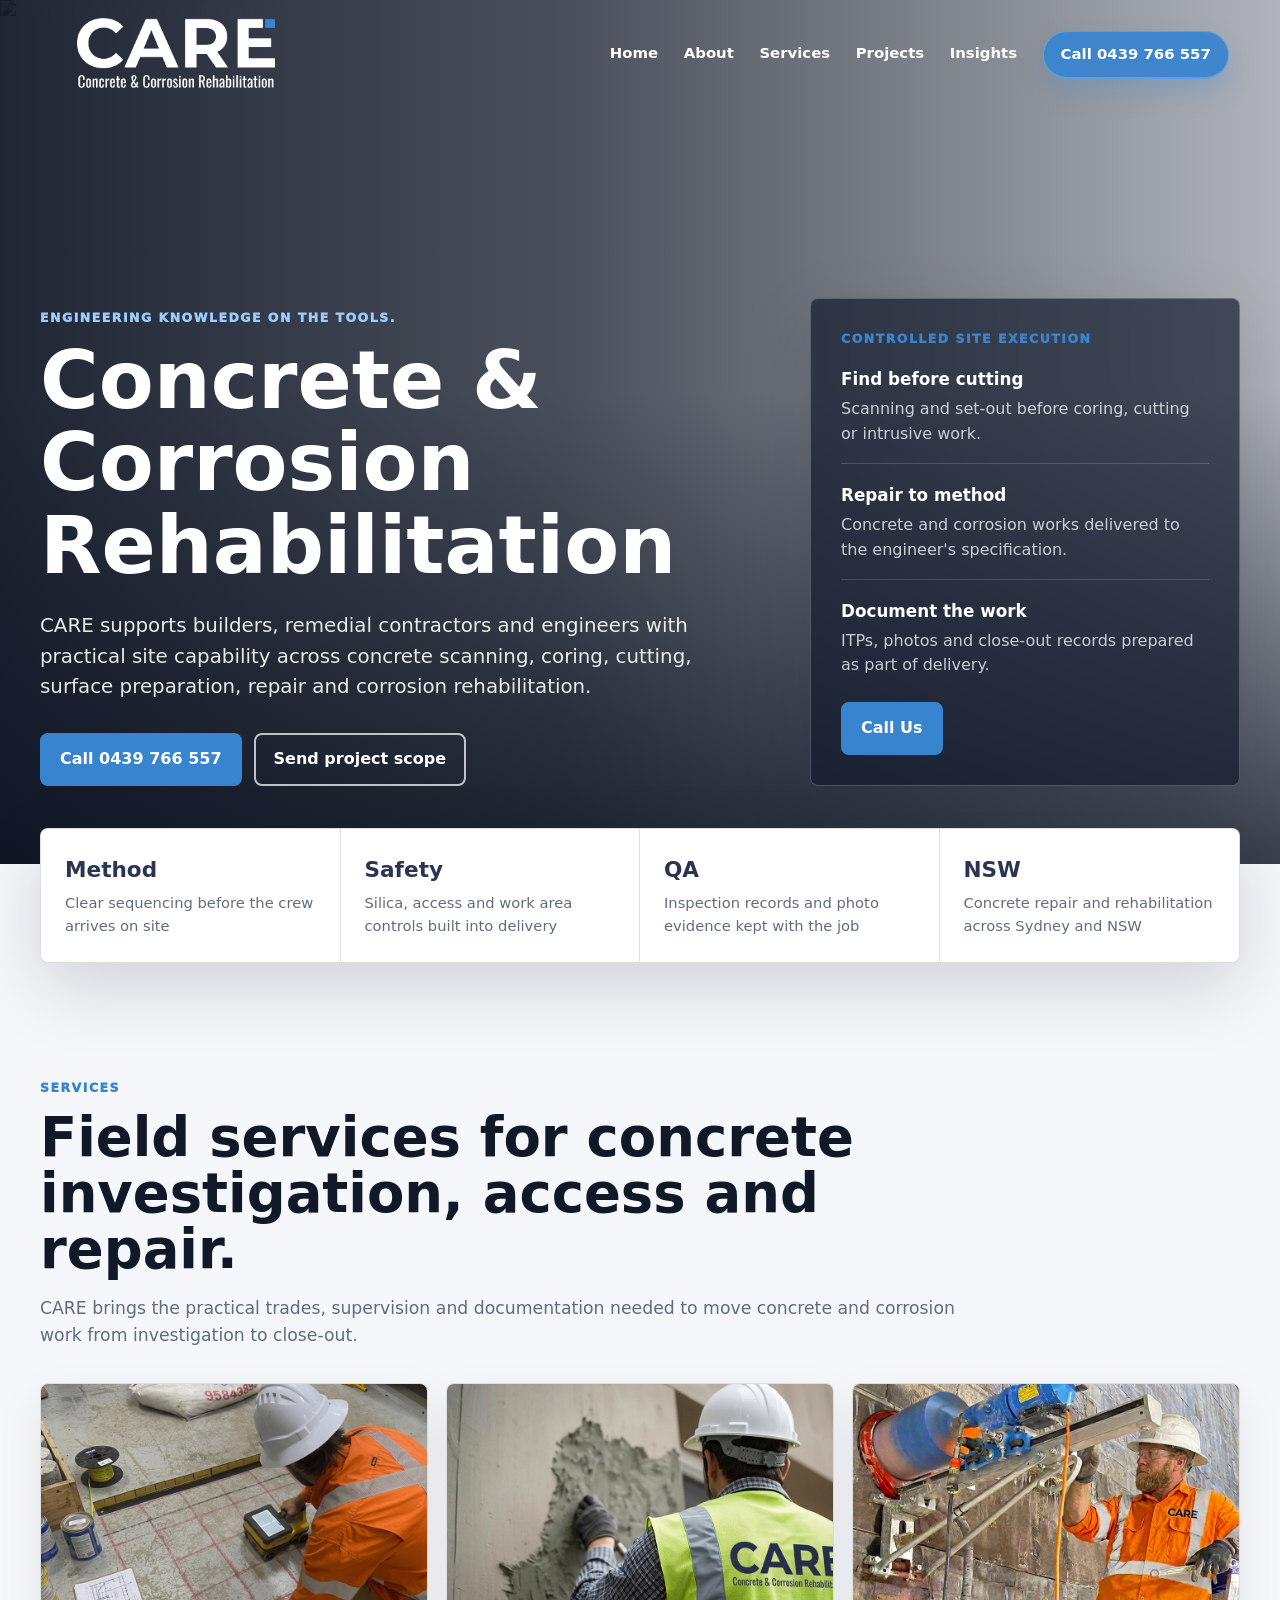
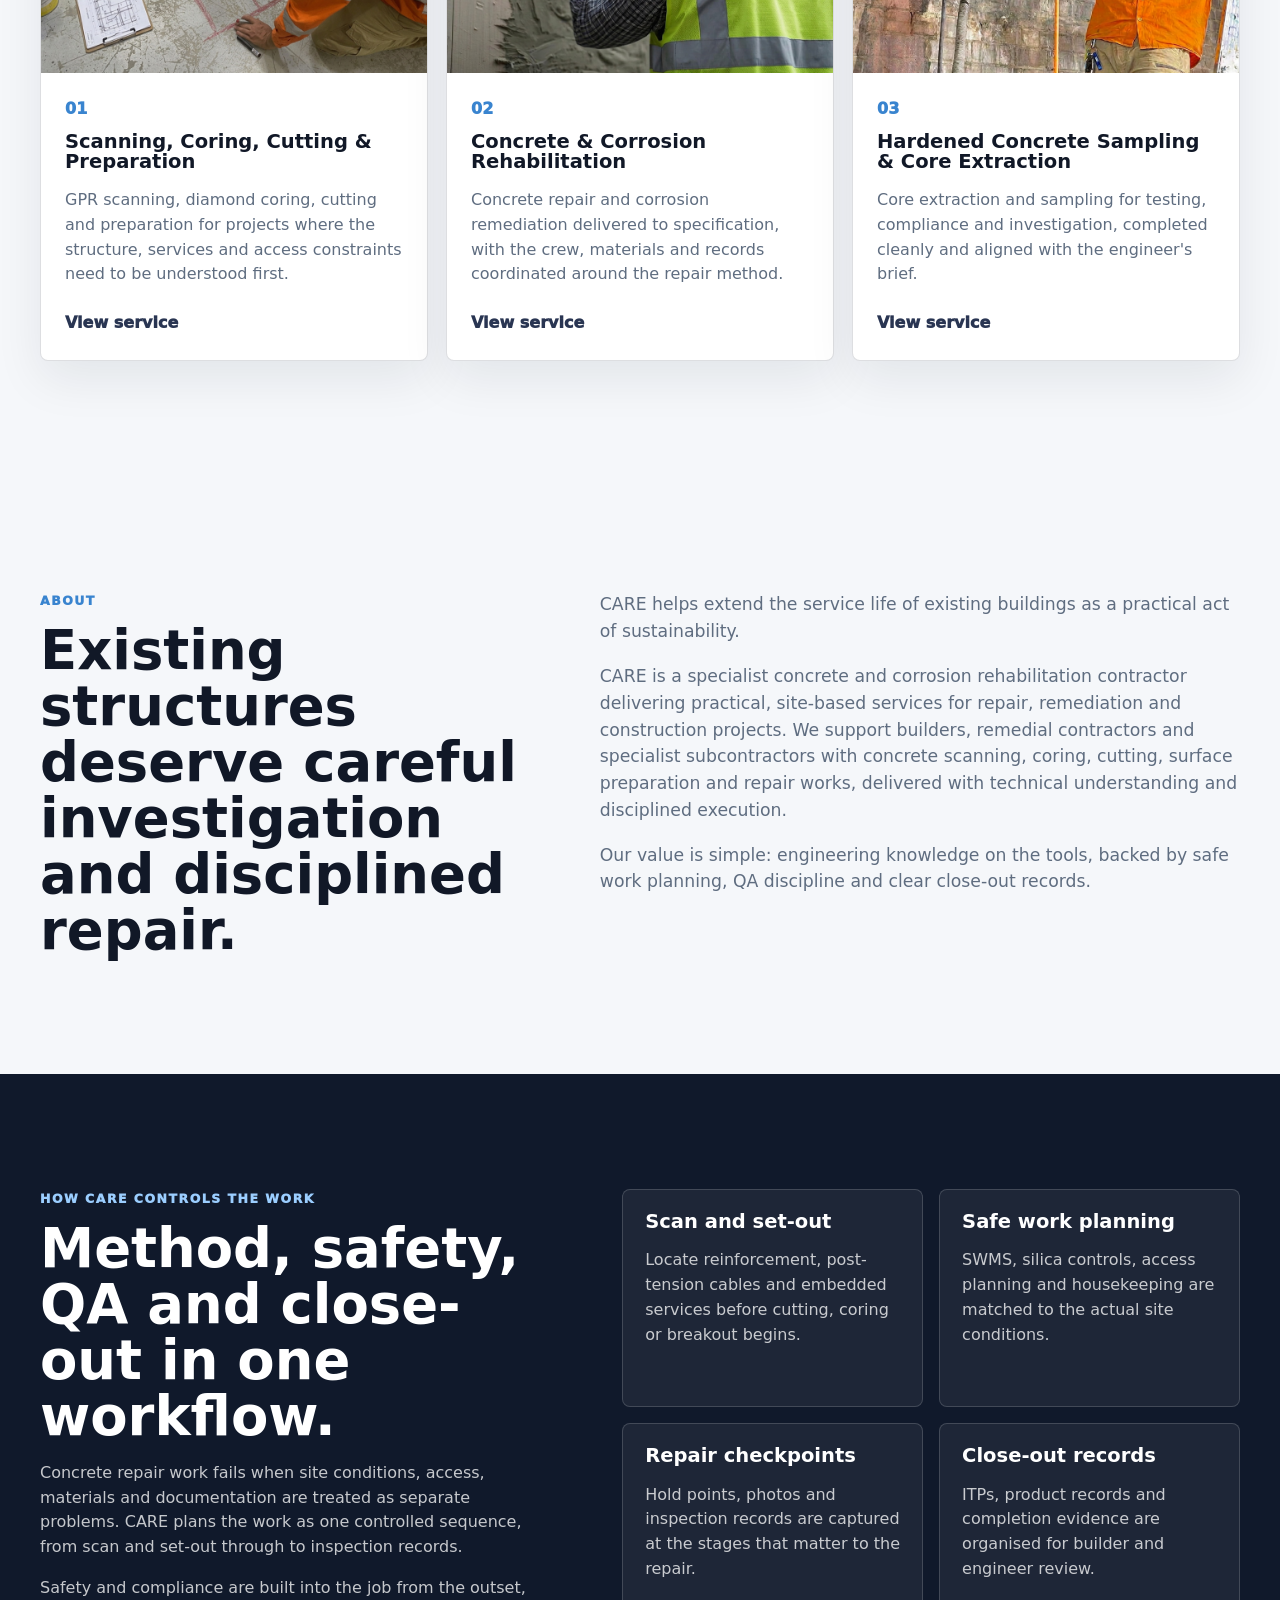
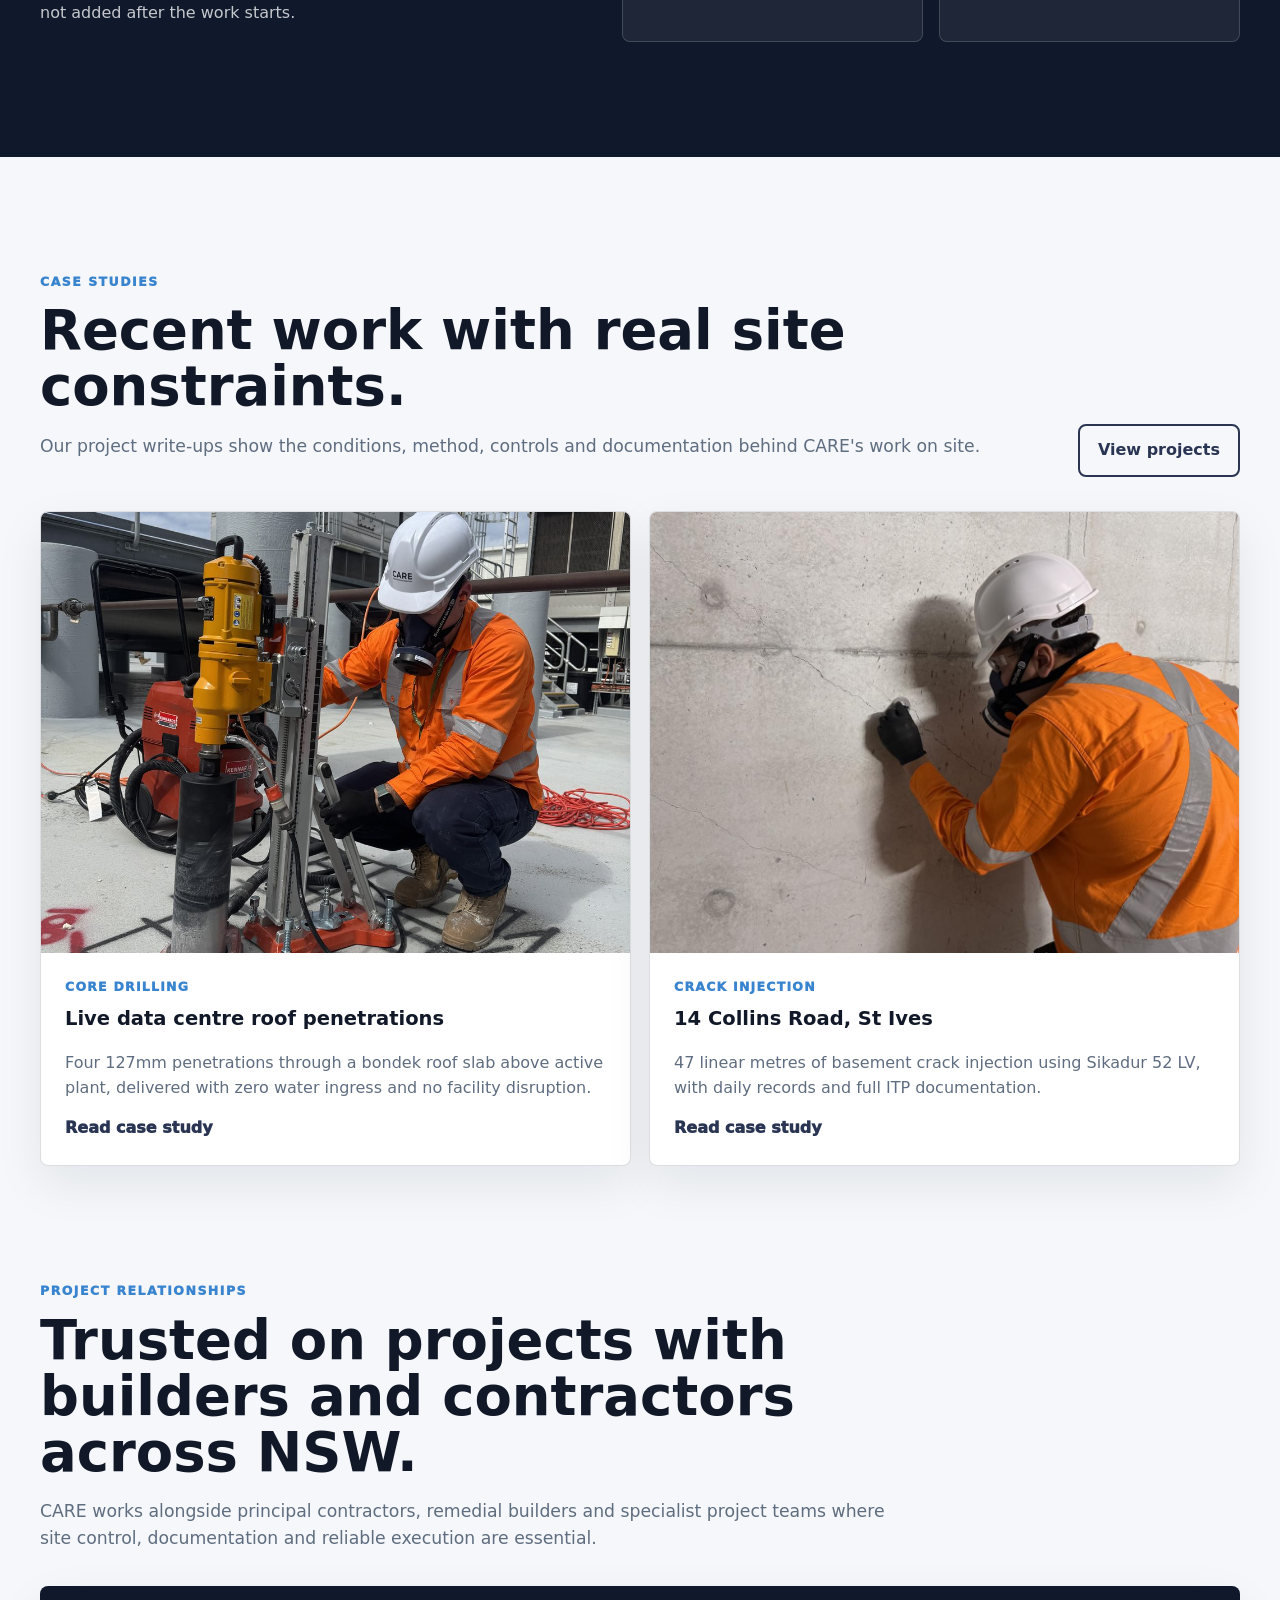
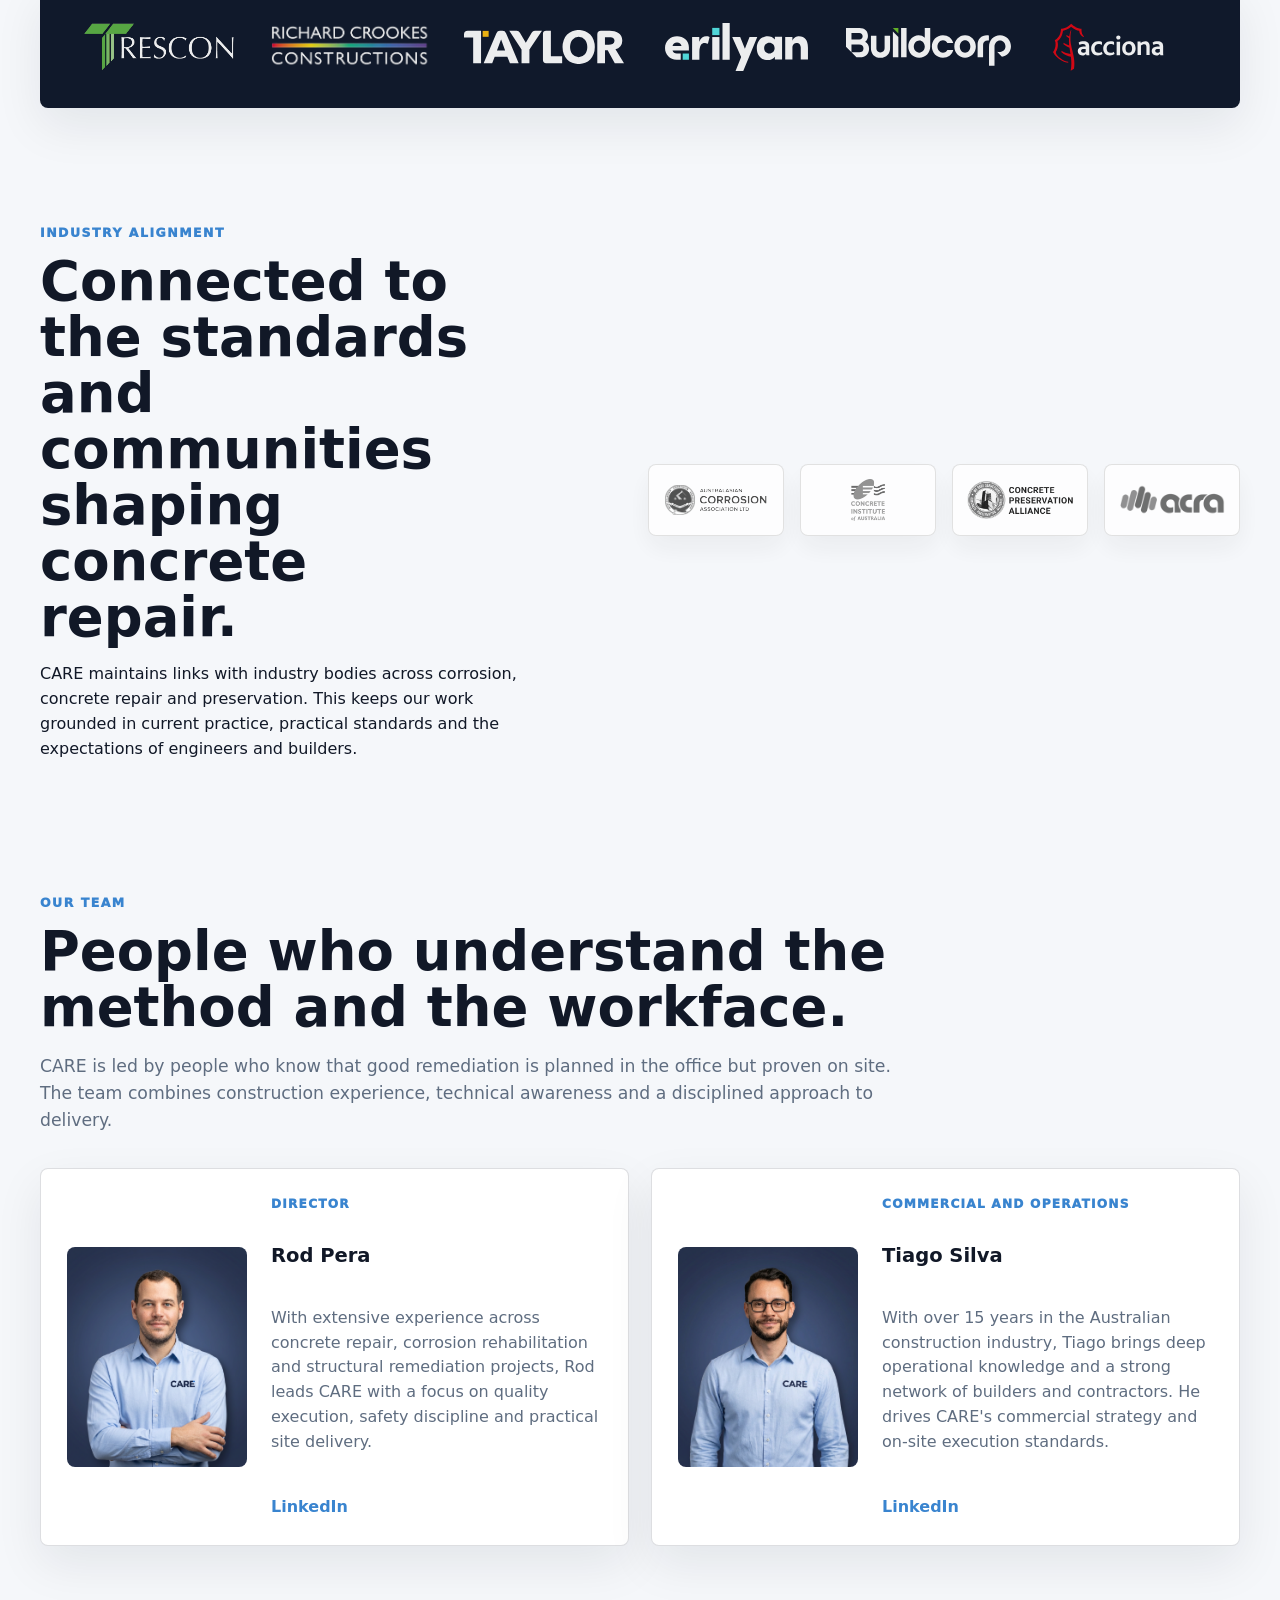
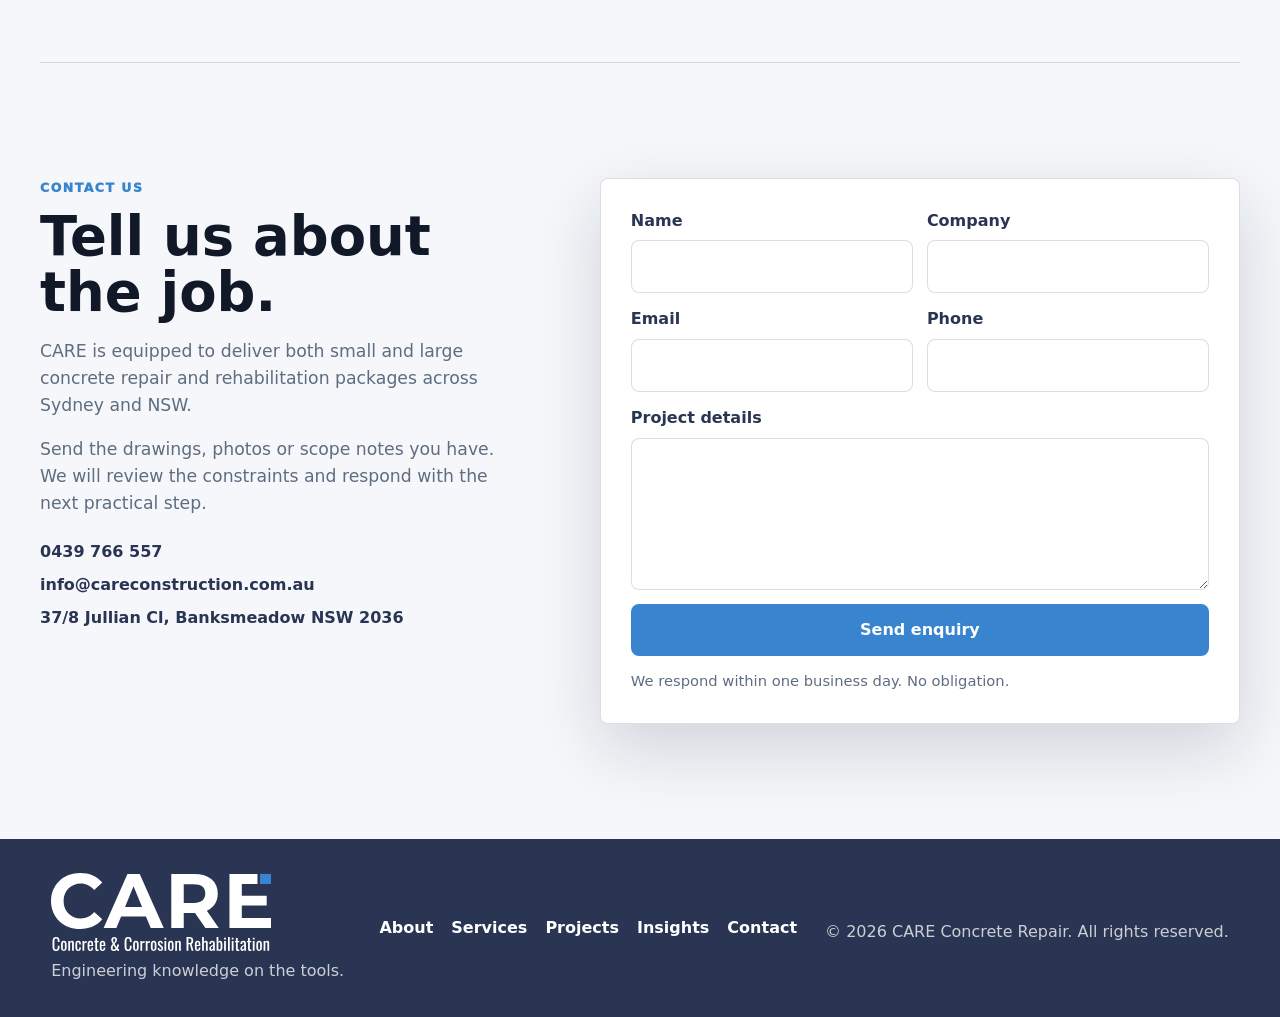
==== index.html @ ee8f623e "Build CARE static website" ====
<!doctype html>
<html lang="en-AU">
  <head>
    <meta charset="UTF-8" />
    <meta name="viewport" content="width=device-width, initial-scale=1.0" />
    <title>CARE Concrete &amp; Corrosion Rehabilitation | Sydney Concrete Repair</title>
    <meta
      name="description"
      content="Specialised concrete repair subcontractor in Sydney. Engineering knowledge on the tools for scanning, coring, cutting, repair, corrosion rehabilitation and ITP documentation."
    />
    <meta name="robots" content="index,follow,max-image-preview:large" />
    <link rel="canonical" href="https://careconstruction.com.au/index.html" />
    <meta property="og:title" content="CARE Concrete &amp; Corrosion Rehabilitation" />
    <meta property="og:description" content="Engineering knowledge on the tools for concrete scanning, coring, cutting, repair, corrosion rehabilitation and ITP documentation." />
    <meta property="og:type" content="website" />
    <meta property="og:url" content="https://careconstruction.com.au/index.html" />
    <meta property="og:image" content="https://careconstruction.com.au/assets/care-photos/core-drilling.png" />
    <meta name="twitter:card" content="summary_large_image" />
    <link rel="icon" href="assets/original-site/favicon.svg" type="image/svg+xml" />
    <link rel="preload" as="image" href="assets/logos/logo-hero.svg" />
    <link rel="preload" as="image" href="assets/care-photos/core-drilling.png" />
    <link rel="stylesheet" href="styles.css" />
    <script type="application/ld+json">
      {
        "@context": "https://schema.org",
        "@type": "LocalBusiness",
        "name": "CARE Concrete & Corrosion Rehabilitation",
        "url": "https://careconstruction.com.au/index.html",
        "image": "https://careconstruction.com.au/assets/logos/logo-full-blue.png",
        "telephone": "+61439766557",
        "email": "info@careconstruction.com.au",
        "address": {
          "@type": "PostalAddress",
          "streetAddress": "37/8 Jullian Cl",
          "addressLocality": "Banksmeadow",
          "addressRegion": "NSW",
          "postalCode": "2036",
          "addressCountry": "AU"
        },
        "areaServed": ["Sydney", "New South Wales"],
        "description": "Specialist concrete and corrosion rehabilitation contractor delivering practical site-based services for repair, remediation and construction projects."
      }
    </script>
  </head>
  <body>
    <header class="site-header" data-header>
      <a class="brand" href="index.html" aria-label="CARE home">
        <img class="logo-light" src="assets/logos/logo-wordmark-white.png" alt="CARE Concrete &amp; Corrosion Rehabilitation" />
        <img class="logo-dark" src="assets/logos/logo-full-blue.png" alt="CARE Concrete &amp; Corrosion Rehabilitation" />
      </a>
      <button class="nav-toggle" type="button" aria-label="Open menu" aria-expanded="false" data-nav-toggle>
        <span></span><span></span><span></span>
      </button>
      <nav class="site-nav" aria-label="Primary navigation" data-nav>
        <a href="index.html">Home</a>
        <a href="about.html">About</a>
        <div class="nav-item has-dropdown" data-dropdown>
          <a href="services.html" data-dropdown-link>Services</a>
          <div class="dropdown-menu" data-dropdown-menu>
            <a href="services.html">All Services</a>
            <a href="service-scanning-coring-cutting.html">Scanning, Coring, Cutting &amp; Preparation</a>
            <a href="service-concrete-corrosion-rehabilitation.html">Concrete &amp; Corrosion Rehabilitation</a>
            <a href="service-hardened-concrete-sampling.html">Hardened Concrete Sampling</a>
          </div>
        </div>
        <a href="projects.html">Projects</a>
        <a href="blog.html">Insights</a>
        <a class="nav-cta" href="tel:+61439766557">Call 0439 766 557</a>
      </nav>
    </header>

    <main>
      <section class="hero hero--corporate" id="home">
        <img class="hero-media" src="assets/care-photos/core-drilling.png" alt="CARE concrete core drilling on site" />
        <div class="hero-shade"></div>
        <div class="container hero-layout">
          <div class="hero-copy">
            <p class="eyebrow">Engineering knowledge on the tools.</p>
            <h1>Concrete &amp; Corrosion Rehabilitation</h1>
            <p>
              CARE supports builders, remedial contractors and engineers with practical site capability across concrete
              scanning, coring, cutting, surface preparation, repair and corrosion rehabilitation.
            </p>
            <div class="hero-actions">
              <a class="button primary" href="tel:+61439766557">Call 0439 766 557</a>
              <a class="button secondary" href="#contact">Send project scope</a>
            </div>
          </div>
          <aside class="capability-panel" aria-label="CARE capability snapshot">
            <p class="panel-label">Controlled site execution</p>
            <ul>
              <li><strong>Find before cutting</strong><span>Scanning and set-out before coring, cutting or intrusive work.</span></li>
              <li><strong>Repair to method</strong><span>Concrete and corrosion works delivered to the engineer's specification.</span></li>
              <li><strong>Document the work</strong><span>ITPs, photos and close-out records prepared as part of delivery.</span></li>
            </ul>
            <a class="button primary" href="tel:+61439766557">Call Us</a>
          </aside>
        </div>
      </section>

      <section class="stats-strip" aria-label="CARE delivery priorities">
        <div><strong>Method</strong><span>Clear sequencing before the crew arrives on site</span></div>
        <div><strong>Safety</strong><span>Silica, access and work area controls built into delivery</span></div>
        <div><strong>QA</strong><span>Inspection records and photo evidence kept with the job</span></div>
        <div><strong>NSW</strong><span>Concrete repair and rehabilitation across Sydney and NSW</span></div>
      </section>

      <section class="section service-preview">
        <div class="section-heading wide">
          <p class="eyebrow">Services</p>
          <h2>Field services for concrete investigation, access and repair.</h2>
          <p>
            CARE brings the practical trades, supervision and documentation needed to move concrete and corrosion work
            from investigation to close-out.
          </p>
        </div>
        <div class="service-matrix">
          <article>
            <img src="assets/original-site/services/scanning-coring-cutting-preparation.jpg" alt="Scanning, coring, cutting and preparation works" />
            <span>01</span>
            <h3>Scanning, Coring, Cutting &amp; Preparation</h3>
            <p>GPR scanning, diamond coring, cutting and preparation for projects where the structure, services and access constraints need to be understood first.</p>
            <a class="card-link" href="service-scanning-coring-cutting.html">View service</a>
          </article>
          <article>
            <img src="assets/original-site/services/concrete-corrosion-rehabilitation.jpg" alt="Concrete and corrosion rehabilitation" />
            <span>02</span>
            <h3>Concrete &amp; Corrosion Rehabilitation</h3>
            <p>Concrete repair and corrosion remediation delivered to specification, with the crew, materials and records coordinated around the repair method.</p>
            <a class="card-link" href="service-concrete-corrosion-rehabilitation.html">View service</a>
          </article>
          <article>
            <img src="assets/original-site/services/hardened-concrete-sampling.jpg" alt="Hardened concrete sampling and core extraction" />
            <span>03</span>
            <h3>Hardened Concrete Sampling &amp; Core Extraction</h3>
            <p>Core extraction and sampling for testing, compliance and investigation, completed cleanly and aligned with the engineer's brief.</p>
            <a class="card-link" href="service-hardened-concrete-sampling.html">View service</a>
          </article>
        </div>
      </section>

      <section class="section split-section" id="about">
        <div>
          <p class="eyebrow">About</p>
          <h2>Existing structures deserve careful investigation and disciplined repair.</h2>
        </div>
        <div class="copy-stack">
          <p>CARE helps extend the service life of existing buildings as a practical act of sustainability.</p>
          <p>
            CARE is a specialist concrete and corrosion rehabilitation contractor delivering practical, site-based services
            for repair, remediation and construction projects. We support builders, remedial contractors and specialist
            subcontractors with concrete scanning, coring, cutting, surface preparation and repair works, delivered with
            technical understanding and disciplined execution.
          </p>
          <p>Our value is simple: engineering knowledge on the tools, backed by safe work planning, QA discipline and clear close-out records.</p>
        </div>
      </section>

      <section class="systems-section" id="safety">
        <div class="container systems-grid">
          <div>
            <p class="eyebrow">How CARE controls the work</p>
            <h2>Method, safety, QA and close-out in one workflow.</h2>
            <p>
              Concrete repair work fails when site conditions, access, materials and documentation are treated as separate
              problems. CARE plans the work as one controlled sequence, from scan and set-out through to inspection records.
            </p>
            <p>Safety and compliance are built into the job from the outset, not added after the work starts.</p>
          </div>
          <div class="system-cards">
            <article><h3>Scan and set-out</h3><p>Locate reinforcement, post-tension cables and embedded services before cutting, coring or breakout begins.</p></article>
            <article><h3>Safe work planning</h3><p>SWMS, silica controls, access planning and housekeeping are matched to the actual site conditions.</p></article>
            <article><h3>Repair checkpoints</h3><p>Hold points, photos and inspection records are captured at the stages that matter to the repair.</p></article>
            <article><h3>Close-out records</h3><p>ITPs, product records and completion evidence are organised for builder and engineer review.</p></article>
          </div>
        </div>
      </section>

      <section class="section compact-cases">
        <div class="section-heading inline">
          <div>
            <p class="eyebrow">Case studies</p>
            <h2>Recent work with real site constraints.</h2>
            <p>
              Our project write-ups show the conditions, method, controls and documentation behind CARE's work on site.
            </p>
          </div>
          <a class="text-link" href="projects.html">View projects</a>
        </div>
        <div class="case-grid project-case-grid">
          <article>
            <img src="assets/case-studies/equinix/08-care-operator-wet-core-drilling-through-bondek-slab-fr.jpg" alt="CARE core drilling through a bondek slab on a live data centre roof" />
            <div>
              <span>Core drilling</span>
              <h3>Live data centre roof penetrations</h3>
              <p>Four 127mm penetrations through a bondek roof slab above active plant, delivered with zero water ingress and no facility disruption.</p>
              <a class="card-link" href="case-study-equinix-core-drilling.html">Read case study</a>
            </div>
          </article>
          <article>
            <img src="assets/case-studies/14-collins-st-ives/05-care-technician-installing-low-pressure-injection-pack.jpg" alt="CARE technician installing crack injection packers at 14 Collins Road St Ives" />
            <div>
              <span>Crack injection</span>
              <h3>14 Collins Road, St Ives</h3>
              <p>47 linear metres of basement crack injection using Sikadur 52 LV, with daily records and full ITP documentation.</p>
              <a class="card-link" href="case-study-14-collins-st-ives-crack-injection.html">Read case study</a>
            </div>
          </article>
        </div>
      </section>

      <section class="section client-proof-section">
        <div class="section-heading">
          <p class="eyebrow">Project relationships</p>
          <h2>Trusted on projects with builders and contractors across NSW.</h2>
          <p>
            CARE works alongside principal contractors, remedial builders and specialist project teams where site control,
            documentation and reliable execution are essential.
          </p>
        </div>
        <div class="logo-band client-logo-grid" aria-label="Client and contractor logos">
          <img src="assets/clients/trescon.svg" alt="Trescon" />
          <img src="assets/clients/richard-crookes.png" alt="Richard Crookes Constructions" />
          <img src="assets/clients/taylor.svg" alt="Taylor" />
          <img src="assets/clients/erilyan.svg" alt="Erilyan" />
          <img src="assets/clients/buildcorp.svg" alt="Buildcorp" />
          <img src="assets/clients/acciona.svg" alt="Acciona" />
        </div>
      </section>

      <section class="section association-section">
        <div>
          <p class="eyebrow">Industry alignment</p>
          <h2>Connected to the standards and communities shaping concrete repair.</h2>
          <p>
            CARE maintains links with industry bodies across corrosion, concrete repair and preservation. This keeps our
            work grounded in current practice, practical standards and the expectations of engineers and builders.
          </p>
        </div>
        <div class="association-row" aria-label="Industry association logos">
          <img src="assets/clients/aca.svg" alt="The Australasian Corrosion Association" />
          <img src="assets/clients/cia.png" alt="Concrete Institute of Australia" />
          <img src="assets/clients/cpa.png" alt="Concrete Preservation Alliance" />
          <img src="assets/clients/acra.png" alt="ACRA" />
        </div>
      </section>

      <section class="section people-section">
        <div class="section-heading">
          <p class="eyebrow">Our Team</p>
          <h2>People who understand the method and the workface.</h2>
          <p>
            CARE is led by people who know that good remediation is planned in the office but proven on site. The team
            combines construction experience, technical awareness and a disciplined approach to delivery.
          </p>
        </div>
        <div class="people-grid">
          <article>
            <img src="assets/original-site/team/rod-pera.png" alt="Rod Pera from CARE" />
            <span>Director</span>
            <h3>Rod Pera</h3>
            <p>With extensive experience across concrete repair, corrosion rehabilitation and structural remediation projects, Rod leads CARE with a focus on quality execution, safety discipline and practical site delivery.</p>
            <a href="https://www.linkedin.com/in/rodrigoperacontar/" target="_blank" rel="noopener noreferrer">LinkedIn</a>
          </article>
          <article>
            <img src="assets/original-site/team/tiago-silva.png" alt="Tiago Silva from CARE" />
            <span>Commercial and operations</span>
            <h3>Tiago Silva</h3>
            <p>With over 15 years in the Australian construction industry, Tiago brings deep operational knowledge and a strong network of builders and contractors. He drives CARE's commercial strategy and on-site execution standards.</p>
            <a href="https://www.linkedin.com/in/tiagosilvasuperrender/" target="_blank" rel="noopener noreferrer">LinkedIn</a>
          </article>
        </div>
      </section>

      <section class="section contact-section" id="contact">
        <div class="contact-copy">
          <p class="eyebrow">Contact us</p>
          <h2>Tell us about the job.</h2>
          <p>CARE is equipped to deliver both small and large concrete repair and rehabilitation packages across Sydney and NSW.</p>
          <p>
            Send the drawings, photos or scope notes you have. We will review the constraints and respond with the next
            practical step.
          </p>
          <div class="contact-details">
            <a href="tel:+61439766557">0439 766 557</a>
            <a href="mailto:info@careconstruction.com.au">info@careconstruction.com.au</a>
            <span>37/8 Jullian Cl, Banksmeadow NSW 2036</span>
          </div>
        </div>
        <form class="contact-form" data-contact-form>
          <label>Name<input name="name" type="text" autocomplete="name" required /></label>
          <label>Company<input name="company" type="text" autocomplete="organization" /></label>
          <label>Email<input name="email" type="email" autocomplete="email" required /></label>
          <label>Phone<input name="phone" type="tel" autocomplete="tel" /></label>
          <label class="full">Project details<textarea name="message" rows="5"></textarea></label>
          <button type="submit">Send enquiry</button>
          <p class="form-note" data-form-status aria-live="polite">We respond within one business day. No obligation.</p>
        </form>
      </section>
    </main>

    <footer class="site-footer">
      <div>
        <img src="assets/logos/logo-hero.svg" alt="CARE" />
        <p>Engineering knowledge on the tools.</p>
      </div>
      <nav aria-label="Footer navigation">
        <a href="about.html">About</a>
        <a href="services.html">Services</a>
        <a href="projects.html">Projects</a>
        <a href="blog.html">Insights</a>
        <a href="index.html#contact">Contact</a>
      </nav>
      <p>© 2026 CARE Concrete Repair. All rights reserved.</p>
    </footer>
    <script src="script.js"></script>
  </body>
</html>
---- styles.css ----
:root {
  --navy: #293552;
  --navy-deep: #10192b;
  --navy-soft: #1b2740;
  --blue: #3984cf;
  --blue-soft: #dcecff;
  --steel: #64748b;
  --ink: #111827;
  --muted: #5f6d80;
  --paper: #f5f7fa;
  --white: #ffffff;
  --line: rgba(16, 25, 43, 0.14);
  --shadow: 0 24px 70px rgba(16, 25, 43, 0.16);
}

* { box-sizing: border-box; }
html { scroll-behavior: smooth; }
body {
  margin: 0;
  background: var(--paper);
  color: var(--ink);
  font-family: Inter, ui-sans-serif, system-ui, -apple-system, BlinkMacSystemFont, "Segoe UI", sans-serif;
  line-height: 1.55;
}
img { display: block; max-width: 100%; }
a { color: inherit; text-decoration: none; }
button, input, select, textarea { font: inherit; }

.container,
.section {
  width: min(1200px, calc(100% - 40px));
  margin-inline: auto;
}

.site-header {
  position: fixed;
  inset: 0 0 auto;
  z-index: 30;
  display: flex;
  align-items: center;
  justify-content: space-between;
  gap: 24px;
  padding: 18px clamp(20px, 4vw, 56px);
  color: var(--white);
  transition: background 180ms ease, box-shadow 180ms ease, color 180ms ease;
}
.site-header.is-scrolled,
.site-header.is-open {
  background: rgba(255, 255, 255, 0.96);
  color: var(--navy);
  box-shadow: 0 14px 34px rgba(16, 25, 43, 0.13);
  backdrop-filter: blur(16px);
}
.brand {
  display: flex;
  width: min(250px, 52vw);
  min-height: 74px;
  align-items: center;
}
.brand img {
  width: 100%;
  max-height: 74px;
  object-fit: contain;
}
.brand .logo-dark {
  display: none;
}
.site-header.is-scrolled .logo-light,
.site-header.is-open .logo-light { display: none; }
.site-header.is-scrolled .logo-dark,
.site-header.is-open .logo-dark { display: block; }
.site-nav {
  display: flex;
  align-items: center;
  gap: clamp(14px, 2vw, 28px);
  font-size: 0.93rem;
  font-weight: 850;
}
.site-nav a {
  padding-block: 8px;
  border-bottom: 2px solid transparent;
}
.site-nav a:hover { border-color: currentColor; }
.nav-item {
  position: relative;
  display: inline-flex;
  align-items: center;
  gap: 6px;
  min-height: 44px;
}
.dropdown-menu {
  position: absolute;
  top: calc(100% + 10px);
  left: 0;
  z-index: 40;
  display: grid;
  min-width: 310px;
  padding: 10px;
  border: 1px solid var(--line);
  border-radius: 8px;
  background: var(--white);
  color: var(--navy);
  box-shadow: var(--shadow);
  opacity: 0;
  pointer-events: none;
  transform: translateY(8px);
  transition: opacity 160ms ease, transform 160ms ease;
}
.dropdown-menu a {
  padding: 10px 12px;
  border-bottom: 0;
  border-radius: 6px;
}
.dropdown-menu a:hover,
.dropdown-menu a:focus {
  background: var(--blue-soft);
  color: var(--navy);
}
.has-dropdown:hover .dropdown-menu,
.has-dropdown:focus-within .dropdown-menu,
.has-dropdown.is-open .dropdown-menu {
  opacity: 1;
  pointer-events: auto;
  transform: translateY(0);
}
.nav-cta {
  min-height: 44px;
  border: 1px solid rgba(57, 132, 207, 0.2);
  border-radius: 999px;
  background: var(--blue);
  color: var(--white);
  padding: 11px 17px !important;
  box-shadow: 0 12px 26px rgba(57, 132, 207, 0.28);
}
.site-header:not(.is-scrolled):not(.is-open) .nav-cta {
  border-color: rgba(255, 255, 255, 0.2);
  background: rgba(57, 132, 207, 0.95);
  color: var(--white);
}
.nav-toggle {
  display: none;
  width: 44px;
  height: 44px;
  border: 1px solid currentColor;
  border-radius: 8px;
  background: transparent;
  color: inherit;
}
.nav-toggle span {
  display: block;
  width: 20px;
  height: 2px;
  margin: 4px auto;
  background: currentColor;
}

.hero {
  position: relative;
  min-height: 96vh;
  overflow: hidden;
  display: grid;
  align-items: end;
  padding: 132px 0 78px;
  color: var(--white);
}
.hero-media,
.hero-shade,
.page-hero > img,
.page-hero-shade {
  position: absolute;
  inset: 0;
  width: 100%;
  height: 100%;
}
.hero-media,
.page-hero > img { object-fit: cover; }
.hero-shade {
  background:
    linear-gradient(90deg, rgba(9, 16, 31, 0.9), rgba(9, 16, 31, 0.72) 44%, rgba(9, 16, 31, 0.28)),
    linear-gradient(0deg, rgba(9, 16, 31, 0.72), rgba(9, 16, 31, 0.02) 55%);
}
.hero-layout {
  position: relative;
  display: grid;
  grid-template-columns: minmax(0, 1fr) minmax(330px, 430px);
  gap: clamp(30px, 5vw, 82px);
  align-items: end;
}
.hero-copy { max-width: 790px; }
.eyebrow,
.panel-label,
.project-grid span,
.article-grid span,
.insight-grid span {
  margin: 0 0 12px;
  color: var(--blue);
  font-size: 0.78rem;
  font-weight: 950;
  letter-spacing: 0.12em;
  text-transform: uppercase;
}
.hero .eyebrow,
.systems-section .eyebrow,
.page-hero .eyebrow,
.cta-band .eyebrow { color: #9bceff; }
h1, h2, h3, p { overflow-wrap: anywhere; }
h1, h2, h3 { margin: 0; color: inherit; line-height: 1.03; letter-spacing: 0; }
h1 { max-width: 13.5ch; font-size: clamp(3.2rem, 6.25vw, 6.3rem); }
h2 { font-size: clamp(2rem, 4.25vw, 4.25rem); }
h3 { font-size: 1.22rem; }
.hero-copy p:not(.eyebrow),
.page-hero-content p {
  max-width: 690px;
  margin: 24px 0 0;
  color: rgba(255, 255, 255, 0.9);
  font-size: clamp(1.05rem, 1.55vw, 1.24rem);
}
.hero-actions {
  display: flex;
  flex-wrap: wrap;
  gap: 12px;
  margin-top: 30px;
}
.button,
.text-link,
.contact-form button,
.mini-form button {
  display: inline-flex;
  min-height: 48px;
  align-items: center;
  justify-content: center;
  border: 2px solid transparent;
  border-radius: 8px;
  padding: 12px 18px;
  font-weight: 900;
  cursor: pointer;
  transition: transform 160ms ease, background 160ms ease, border-color 160ms ease;
}
.button:hover,
.text-link:hover,
.contact-form button:hover,
.mini-form button:hover { transform: translateY(-2px); }
.primary,
.contact-form button,
.mini-form button {
  background: var(--blue);
  color: var(--white);
}
.secondary {
  border-color: rgba(255, 255, 255, 0.72);
  color: var(--white);
}
.quote-panel,
.capability-panel {
  border: 1px solid rgba(255, 255, 255, 0.22);
  border-radius: 8px;
  background: rgba(16, 25, 43, 0.68);
  padding: clamp(20px, 3vw, 30px);
  box-shadow: var(--shadow);
  backdrop-filter: blur(10px);
}
.quote-panel h2,
.capability-panel h2 { font-size: clamp(1.55rem, 2.7vw, 2.45rem); }
.capability-panel ul {
  display: grid;
  gap: 18px;
  padding: 0;
  margin: 18px 0 24px;
  list-style: none;
}
.capability-panel li {
  display: grid;
  gap: 5px;
  border-bottom: 1px solid rgba(255, 255, 255, 0.16);
  padding-bottom: 16px;
}
.capability-panel li:last-child { border-bottom: 0; padding-bottom: 0; }
.capability-panel strong { font-size: 1.05rem; }
.capability-panel span { color: rgba(255, 255, 255, 0.76); }
.mini-form {
  display: grid;
  gap: 12px;
  margin-top: 22px;
}
input, select, textarea {
  width: 100%;
  border: 1px solid var(--line);
  border-radius: 8px;
  background: var(--white);
  padding: 13px 14px;
  color: var(--ink);
}
textarea { resize: vertical; }

.stats-strip {
  position: relative;
  z-index: 2;
  display: grid;
  grid-template-columns: repeat(4, 1fr);
  width: min(1200px, calc(100% - 40px));
  margin: -36px auto 0;
  overflow: hidden;
  border: 1px solid var(--line);
  border-radius: 8px;
  background: var(--white);
  box-shadow: var(--shadow);
}
.stats-strip div {
  padding: 24px;
  border-right: 1px solid var(--line);
}
.stats-strip div:last-child { border-right: 0; }
.stats-strip strong {
  display: block;
  color: var(--navy);
  font-size: 1.35rem;
}
.stats-strip span {
  display: block;
  margin-top: 6px;
  color: var(--muted);
  font-size: 0.92rem;
}

.logo-band {
  display: grid;
  grid-template-columns: repeat(6, 1fr);
  gap: 28px;
  align-items: center;
  width: min(1120px, calc(100% - 40px));
  margin: 0 auto;
  opacity: 0.75;
}
.logo-band img {
  max-height: 48px;
  margin: auto;
  filter: grayscale(1);
}

.section { padding: clamp(72px, 9vw, 124px) 0; }
.split-section,
.contact-section,
.association-section {
  display: grid;
  grid-template-columns: 0.86fr 1.14fr;
  gap: clamp(30px, 6vw, 84px);
}
.copy-stack p,
.section-heading p:not(.eyebrow),
.contact-copy p:not(.eyebrow) {
  color: var(--muted);
  font-size: 1.08rem;
}
.copy-stack p { margin: 0 0 18px; }
.section-heading {
  max-width: 860px;
  margin-bottom: 34px;
}
.section-heading.wide { max-width: 960px; }
.section-heading.inline {
  max-width: none;
  display: flex;
  align-items: end;
  justify-content: space-between;
  gap: 28px;
}
.text-link {
  border-color: var(--navy);
  color: var(--navy);
  white-space: nowrap;
}

.service-matrix,
.proof-grid,
.proof-notes,
.case-grid,
.insight-grid,
.project-grid,
.article-grid {
  display: grid;
  grid-template-columns: repeat(3, 1fr);
  gap: 18px;
}
.service-matrix article,
.proof-grid article,
.proof-notes article,
.case-grid article,
.insight-grid article,
.people-grid article,
.project-grid article,
.article-grid article {
  overflow: hidden;
  border: 1px solid var(--line);
  border-radius: 8px;
  background: var(--white);
  box-shadow: 0 18px 48px rgba(16, 25, 43, 0.08);
}
.service-matrix img,
.proof-grid img,
.case-grid img,
.project-grid img {
  width: 100%;
  aspect-ratio: 4 / 3;
  object-fit: cover;
}
.project-grid article > div,
.case-grid article > div,
.insight-grid article,
.article-grid article,
.proof-notes article {
  padding: 24px;
}
.service-matrix article > :not(img),
.proof-grid article > :not(img) {
  margin-left: 24px;
  margin-right: 24px;
}
.service-matrix article > span { margin-top: 24px; }
.service-matrix article > p,
.proof-grid article > p { margin-bottom: 24px; }
.card-link {
  display: inline-flex;
  width: fit-content;
  margin-bottom: 24px;
  color: var(--navy);
  font-weight: 950;
  text-decoration: none;
}
.card-link:hover { color: var(--blue); }
.service-matrix span {
  display: block;
  color: var(--blue);
  font-weight: 950;
  margin-bottom: 10px;
}
.service-matrix p,
.proof-grid p,
.proof-notes p,
.case-grid p,
.insight-grid p,
.people-grid p,
.project-grid p,
.article-grid p {
  color: var(--muted);
}
.proof-notes span,
.case-grid span {
  display: block;
  color: var(--blue);
  font-size: 0.78rem;
  font-weight: 950;
  letter-spacing: 0.1em;
  text-transform: uppercase;
}
.proof-notes strong {
  color: var(--navy);
}
.case-grid article {
  display: grid;
  grid-template-rows: auto 1fr;
}
.case-grid p {
  margin: 10px 0 0;
}
.client-proof-section {
  padding-top: clamp(44px, 7vw, 88px);
}
.client-logo-grid {
  width: 100%;
  border: 1px solid var(--line);
  border-radius: 8px;
  background: var(--navy-deep);
  padding: clamp(22px, 4vw, 36px);
  box-shadow: 0 18px 48px rgba(16, 25, 43, 0.08);
  opacity: 1;
}
.client-logo-grid img {
  opacity: 0.92;
  filter: none;
  transition: opacity 160ms ease, filter 160ms ease;
}
.client-logo-grid img:hover {
  opacity: 1;
}
.project-case-grid {
  grid-template-columns: repeat(2, 1fr);
}
.project-case-grid article > div {
  display: grid;
  gap: 12px;
}
.project-case-grid .card-link {
  margin: 4px 0 0;
}
.case-study-hero {
  position: relative;
  min-height: 76vh;
  overflow: hidden;
  display: grid;
  align-items: end;
  padding: 150px 0 84px;
  color: var(--white);
}
.case-study-hero > img {
  position: absolute;
  inset: 0;
  width: 100%;
  height: 100%;
  object-fit: cover;
}
.case-study-hero h1 {
  max-width: 15ch;
}
.case-stats {
  position: relative;
  z-index: 2;
}
.case-content {
  max-width: 980px;
  padding-top: clamp(38px, 5vw, 72px);
  padding-bottom: clamp(38px, 5vw, 72px);
}
.case-content > p {
  color: var(--muted);
  font-size: 1.04rem;
}
.case-content blockquote {
  margin: 34px 0;
  border-left: 4px solid var(--blue);
  border-radius: 0 8px 8px 0;
  background: var(--white);
  padding: 28px 32px;
  color: var(--navy);
  font-size: clamp(1.3rem, 2vw, 1.7rem);
  font-weight: 850;
  box-shadow: 0 18px 48px rgba(16, 25, 43, 0.08);
}
.case-content blockquote span {
  display: block;
  margin-top: 12px;
  color: var(--muted);
  font-size: 0.82rem;
  font-weight: 900;
  letter-spacing: 0.08em;
  text-transform: uppercase;
}
.case-meta-grid,
.outcome-grid {
  display: grid;
  grid-template-columns: repeat(3, 1fr);
  gap: 14px;
  margin: 28px 0;
}
.case-meta-grid article,
.outcome-grid article {
  border: 1px solid var(--line);
  border-radius: 8px;
  background: var(--white);
  padding: 22px;
  box-shadow: 0 18px 48px rgba(16, 25, 43, 0.08);
}
.case-meta-grid span {
  display: block;
  margin-bottom: 8px;
  color: var(--blue);
  font-size: 0.74rem;
  font-weight: 950;
  letter-spacing: 0.1em;
  text-transform: uppercase;
}
.case-meta-grid strong {
  color: var(--navy);
  font-size: 1.04rem;
}
.case-steps {
  display: grid;
  gap: 16px;
  margin-top: 28px;
}
.case-steps article {
  display: grid;
  grid-template-columns: 54px 1fr;
  gap: 18px;
  align-items: start;
  border: 1px solid var(--line);
  border-radius: 8px;
  background: var(--white);
  padding: 22px;
  box-shadow: 0 18px 48px rgba(16, 25, 43, 0.08);
}
.case-steps article > span {
  display: grid;
  width: 44px;
  height: 44px;
  place-items: center;
  border-radius: 999px;
  background: var(--blue-soft);
  color: var(--navy);
  font-weight: 950;
}
.case-steps h3 {
  margin-bottom: 8px;
  color: var(--navy);
}
.case-steps p,
.outcome-grid p {
  margin: 0;
  color: var(--muted);
}
.case-gallery-section {
  width: min(1320px, calc(100% - 40px));
  padding-top: clamp(38px, 5vw, 72px);
  padding-bottom: clamp(38px, 5vw, 72px);
}
.case-gallery {
  display: grid;
  grid-template-columns: repeat(3, 1fr);
  gap: 16px;
}
.case-gallery figure {
  overflow: hidden;
  margin: 0;
  border: 1px solid var(--line);
  border-radius: 8px;
  background: var(--white);
  box-shadow: 0 18px 48px rgba(16, 25, 43, 0.08);
}
.case-gallery img {
  width: 100%;
  aspect-ratio: 4 / 3;
  object-fit: cover;
}
.case-gallery figcaption {
  padding: 14px 16px 16px;
  color: var(--muted);
  font-size: 0.86rem;
}
.case-scope-list {
  display: grid;
  grid-template-columns: repeat(2, 1fr);
  gap: 12px;
  margin: 22px 0 0;
  padding: 0;
  list-style: none;
}
.case-scope-list li {
  border: 1px solid var(--line);
  border-radius: 8px;
  background: var(--white);
  padding: 16px 18px;
  color: var(--muted);
  box-shadow: 0 12px 28px rgba(16, 25, 43, 0.06);
}

.systems-section,
.cta-band {
  background: var(--navy-deep);
  color: var(--white);
  padding: clamp(72px, 9vw, 124px) 0;
}
.compact-cases + .client-proof-section,
.client-proof-section + .association-section,
.association-section + .people-section {
  padding-top: 0;
}
.systems-grid {
  display: grid;
  grid-template-columns: 0.9fr 1.1fr;
  gap: clamp(30px, 6vw, 84px);
}
.systems-grid p,
.systems-section .section-heading p:not(.eyebrow) { color: rgba(255, 255, 255, 0.76); }
.system-cards {
  display: grid;
  grid-template-columns: repeat(2, 1fr);
  gap: 16px;
}
.system-cards article {
  border: 1px solid rgba(255, 255, 255, 0.16);
  border-radius: 8px;
  padding: 22px;
  background: rgba(255, 255, 255, 0.06);
}
.process-list {
  display: grid;
  grid-template-columns: repeat(6, 1fr);
  gap: 14px;
  padding: 0;
  margin: 34px 0 0;
  list-style: none;
}
.process-list li {
  border: 1px solid rgba(255, 255, 255, 0.16);
  border-radius: 8px;
  background: rgba(255, 255, 255, 0.06);
  padding: 18px;
}
.process-list span {
  display: block;
  color: #9bceff;
  font-weight: 950;
  margin-bottom: 12px;
}
.process-list strong {
  display: block;
  font-size: 1.08rem;
}
.process-list p {
  color: rgba(255, 255, 255, 0.74);
  margin-bottom: 0;
}

.association-row {
  display: flex;
  flex-wrap: wrap;
  gap: 16px;
  justify-content: flex-end;
  align-items: center;
  align-content: center;
}
.association-row img {
  width: 136px;
  height: 72px;
  object-fit: contain;
  border: 1px solid var(--line);
  border-radius: 8px;
  background: var(--white);
  padding: 14px;
  filter: grayscale(1);
  opacity: 0.86;
  box-shadow: 0 12px 28px rgba(16, 25, 43, 0.06);
}
.people-grid {
  display: grid;
  grid-template-columns: repeat(2, 1fr);
  gap: 22px;
}
.people-grid article {
  position: relative;
  display: grid;
  grid-template-columns: 180px 1fr;
  gap: 24px;
  align-items: center;
  padding: 26px;
}
.people-grid img {
  grid-row: 1 / 5;
  width: 180px;
  height: 220px;
  border-radius: 8px;
  object-fit: cover;
  margin: 0;
}
.people-grid span {
  grid-column: 2;
  display: block;
  color: var(--blue);
  font-size: 0.76rem;
  font-weight: 950;
  letter-spacing: 0.1em;
  text-transform: uppercase;
  margin-bottom: 8px;
}
.people-grid h3,
.people-grid p,
.people-grid a {
  grid-column: 2;
}
.people-grid a,
.article-grid a {
  color: var(--blue);
  font-weight: 900;
}

.contact-section {
  align-items: start;
  border-top: 1px solid var(--line);
}
.contact-details {
  display: grid;
  gap: 8px;
  margin-top: 24px;
  color: var(--navy);
  font-weight: 900;
}
.contact-form {
  display: grid;
  grid-template-columns: repeat(2, 1fr);
  gap: 14px;
  border: 1px solid var(--line);
  border-radius: 8px;
  background: var(--white);
  padding: clamp(20px, 3vw, 30px);
  box-shadow: var(--shadow);
}
.contact-form label {
  display: grid;
  gap: 7px;
  color: var(--navy);
  font-weight: 900;
}
.contact-form .full,
.contact-form button,
.form-note { grid-column: 1 / -1; }
.form-note {
  margin: 0;
  color: var(--muted);
  font-size: 0.92rem;
}

.page-hero {
  position: relative;
  min-height: 68vh;
  display: grid;
  align-items: end;
  overflow: hidden;
  padding: 150px 0 78px;
  color: var(--white);
}
.page-hero-shade {
  background:
    linear-gradient(90deg, rgba(9, 16, 31, 0.88), rgba(9, 16, 31, 0.62) 48%, rgba(9, 16, 31, 0.18)),
    linear-gradient(0deg, rgba(9, 16, 31, 0.68), rgba(9, 16, 31, 0.08) 52%);
}
.page-hero-content {
  position: relative;
  max-width: 980px;
}
.project-grid { grid-template-columns: repeat(4, 1fr); }
.project-grid h3 { font-size: 1.12rem; }
.project-grid span,
.article-grid span,
.insight-grid span {
  display: block;
}
.filters {
  display: flex;
  flex-wrap: wrap;
  gap: 10px;
  justify-content: flex-end;
}
.filters button {
  border: 1px solid var(--line);
  border-radius: 8px;
  background: var(--white);
  padding: 10px 14px;
  color: var(--navy);
  font-weight: 900;
  cursor: pointer;
}
.filters button.is-active {
  background: var(--blue);
  border-color: var(--blue);
  color: var(--white);
}
.is-hidden { display: none !important; }
.cta-band .container {
  display: flex;
  align-items: center;
  justify-content: space-between;
  gap: 28px;
}
.cta-band h2 { max-width: 800px; }

.article-grid { grid-template-columns: repeat(2, 1fr); }
.article-grid article { min-height: 310px; }
.article-grid h2 { font-size: clamp(1.55rem, 2.4vw, 2.35rem); }
.compact-contact { padding-top: 0; }
.service-detail-grid {
  display: grid;
  gap: 22px;
}
.service-detail-grid article {
  display: grid;
  grid-template-columns: minmax(280px, 0.8fr) minmax(0, 1.2fr);
  gap: clamp(22px, 4vw, 52px);
  align-items: center;
  border: 1px solid var(--line);
  border-radius: 8px;
  background: var(--white);
  overflow: hidden;
  box-shadow: 0 18px 48px rgba(16, 25, 43, 0.08);
}
.service-detail-grid img {
  width: 100%;
  height: 100%;
  min-height: 360px;
  object-fit: cover;
}
.service-detail-grid div {
  padding: clamp(24px, 4vw, 44px);
}
.service-detail-grid span {
  display: block;
  color: var(--blue);
  font-size: 0.78rem;
  font-weight: 950;
  letter-spacing: 0.1em;
  text-transform: uppercase;
  margin-bottom: 12px;
}
.service-detail-grid ul {
  padding-left: 20px;
  color: var(--muted);
}
.table-wrap {
  max-width: 100%;
  overflow-x: auto;
  margin: 20px 0;
  border: 1px solid var(--line);
  border-radius: 8px;
}
table {
  width: 100%;
  border-collapse: collapse;
  min-width: 760px;
  background: var(--white);
}
th,
td {
  border-bottom: 1px solid var(--line);
  padding: 13px 14px;
  text-align: left;
  vertical-align: top;
}
th {
  background: var(--navy);
  color: var(--white);
  font-size: 0.86rem;
}
td {
  color: var(--muted);
  font-size: 0.92rem;
}
tr:last-child td { border-bottom: 0; }

.site-footer {
  display: grid;
  grid-template-columns: 1fr auto auto;
  gap: 28px;
  align-items: center;
  padding: 34px clamp(20px, 4vw, 56px);
  background: var(--navy);
  color: var(--white);
}
.site-footer img { width: 220px; }
.site-footer p {
  margin: 8px 0 0;
  color: rgba(255, 255, 255, 0.76);
}
.site-footer nav {
  display: flex;
  flex-wrap: wrap;
  gap: 18px;
  font-weight: 900;
}

@media (max-width: 1060px) {
  .hero-layout,
  .split-section,
  .systems-grid,
  .contact-section {
    grid-template-columns: 1fr;
  }
  .project-grid { grid-template-columns: repeat(2, 1fr); }
  .hero-copy { max-width: 920px; }
}

@media (max-width: 900px) {
  .nav-toggle { display: block; }
  .site-nav {
    position: absolute;
    top: calc(100% - 8px);
    left: 20px;
    right: 20px;
    display: none;
    flex-direction: column;
    align-items: stretch;
    gap: 2px;
    border: 1px solid var(--line);
    border-radius: 8px;
    background: var(--white);
    color: var(--navy);
    padding: 12px;
    box-shadow: var(--shadow);
  }
  .site-nav.is-open { display: flex; }
  .nav-item {
    display: grid;
    grid-template-columns: 1fr;
    align-items: center;
    min-height: 0;
  }
  .nav-item > a {
    grid-column: 1;
  }
  .dropdown-menu {
    position: static;
    grid-column: 1 / -1;
    display: none;
    min-width: 0;
    margin-top: 6px;
    box-shadow: none;
    opacity: 1;
    pointer-events: auto;
    transform: none;
  }
  .has-dropdown:hover .dropdown-menu,
  .has-dropdown:focus-within .dropdown-menu {
    display: none;
  }
  .has-dropdown.is-open .dropdown-menu {
    display: grid;
  }
  .stats-strip,
  .logo-band,
  .service-matrix,
  .proof-grid,
  .proof-notes,
  .case-grid,
  .insight-grid,
  .article-grid,
  .process-list,
  .association-section {
    grid-template-columns: repeat(2, 1fr);
  }
  .section-heading.inline {
    display: block;
  }
  .text-link,
  .filters {
    margin-top: 20px;
  }
  .filters { justify-content: flex-start; }
  .site-footer { grid-template-columns: 1fr; }
}

@media (max-width: 620px) {
  .container,
  .section,
  .stats-strip,
  .logo-band { width: min(100% - 28px, 1200px); }
  .hero { min-height: auto; padding: 118px 0 62px; }
  h1 { font-size: clamp(2.6rem, 14vw, 4.4rem); }
  .stats-strip,
  .logo-band,
  .service-matrix,
  .proof-grid,
  .proof-notes,
  .case-grid,
  .project-case-grid,
  .case-meta-grid,
  .outcome-grid,
  .case-gallery,
  .case-scope-list,
  .insight-grid,
  .project-grid,
  .article-grid,
  .people-grid,
  .system-cards,
  .contact-form,
  .process-list,
  .service-detail-grid article {
    grid-template-columns: 1fr;
  }
  .brand {
    width: min(220px, 58vw);
    min-height: 62px;
  }
  .case-study-hero {
    min-height: auto;
    padding: 132px 0 68px;
  }
  .case-steps article {
    grid-template-columns: 1fr;
  }
  .people-grid article {
    grid-template-columns: 1fr;
  }
  .people-grid img {
    grid-row: auto;
    width: 100%;
    height: auto;
    aspect-ratio: 4 / 3;
  }
  .people-grid span,
  .people-grid h3,
  .people-grid p,
  .people-grid a {
    grid-column: auto;
  }
  .service-detail-grid img { min-height: 260px; }
  .stats-strip div {
    border-right: 0;
    border-bottom: 1px solid var(--line);
  }
  .stats-strip div:last-child { border-bottom: 0; }
  .association-row { justify-content: flex-start; }
  .contact-form .full,
  .contact-form button,
  .form-note { grid-column: auto; }
  .cta-band .container {
    display: block;
  }
  .cta-band .button { margin-top: 20px; }
}
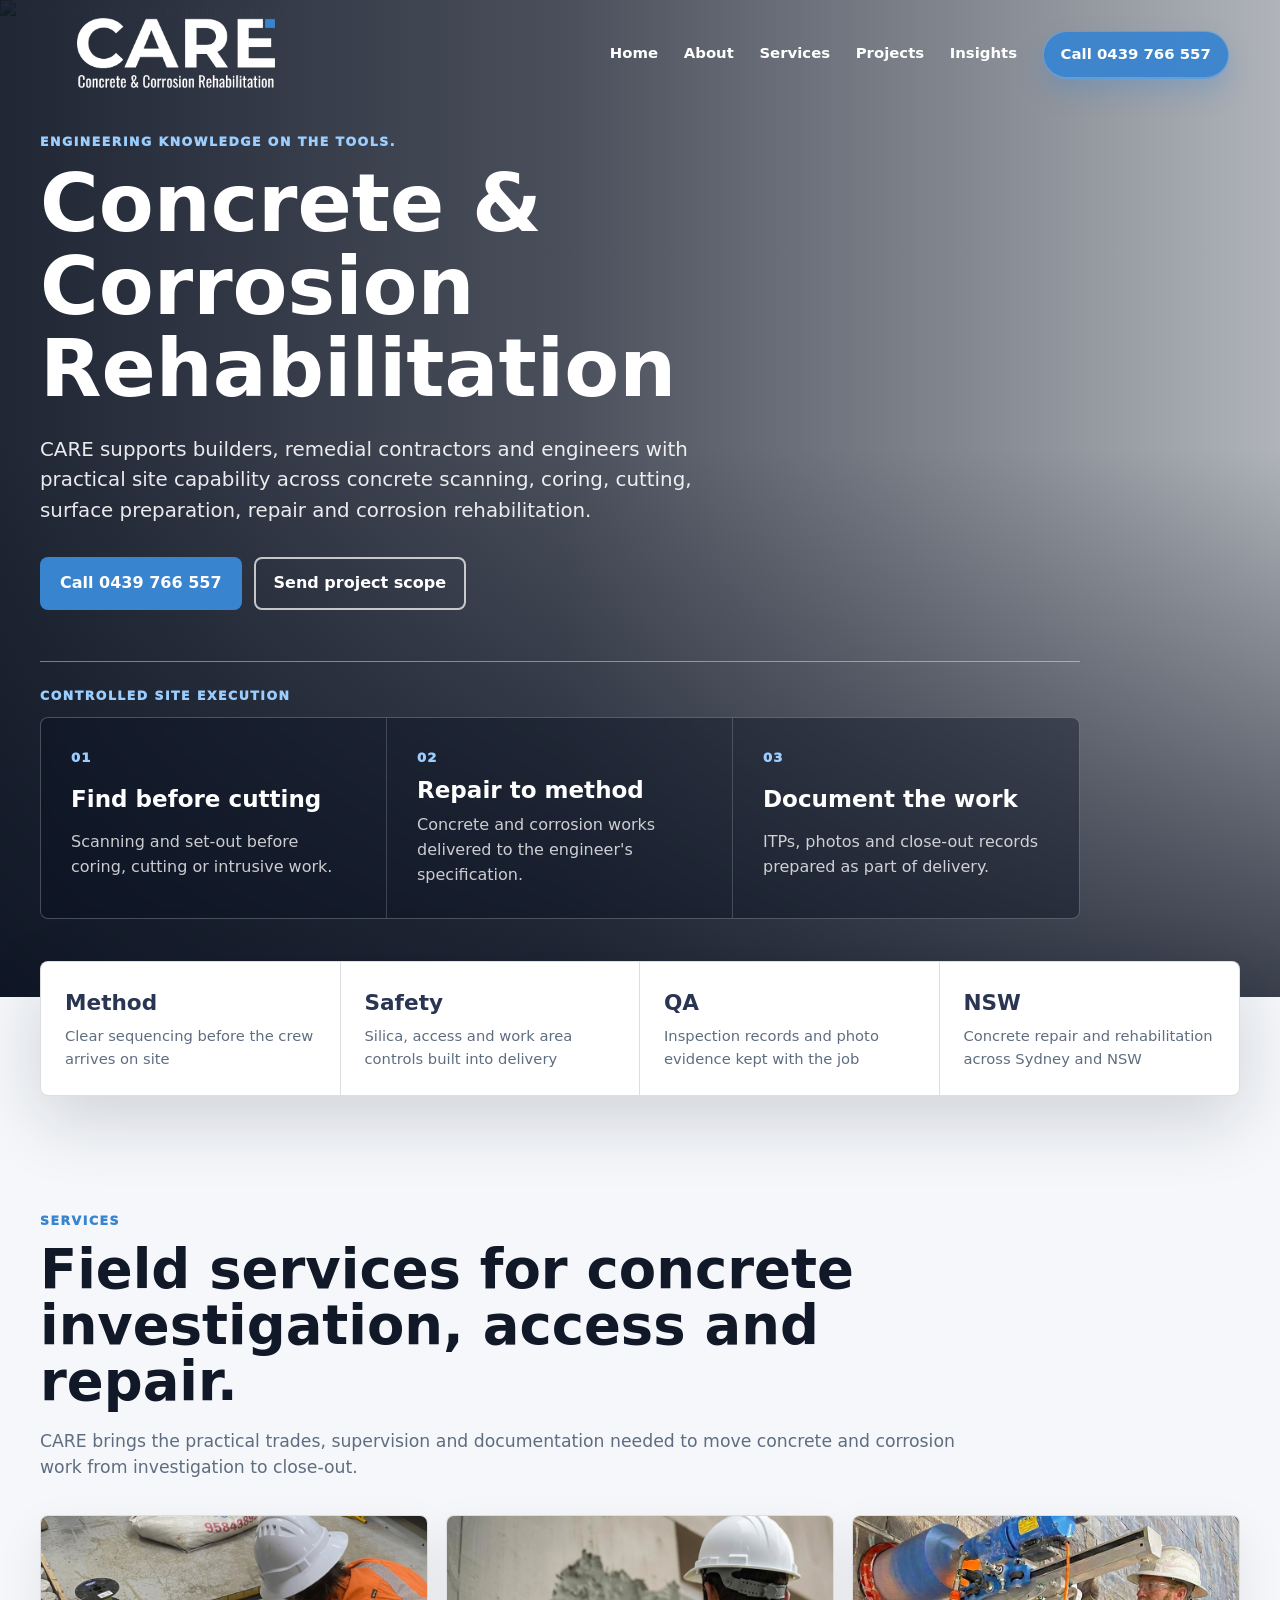
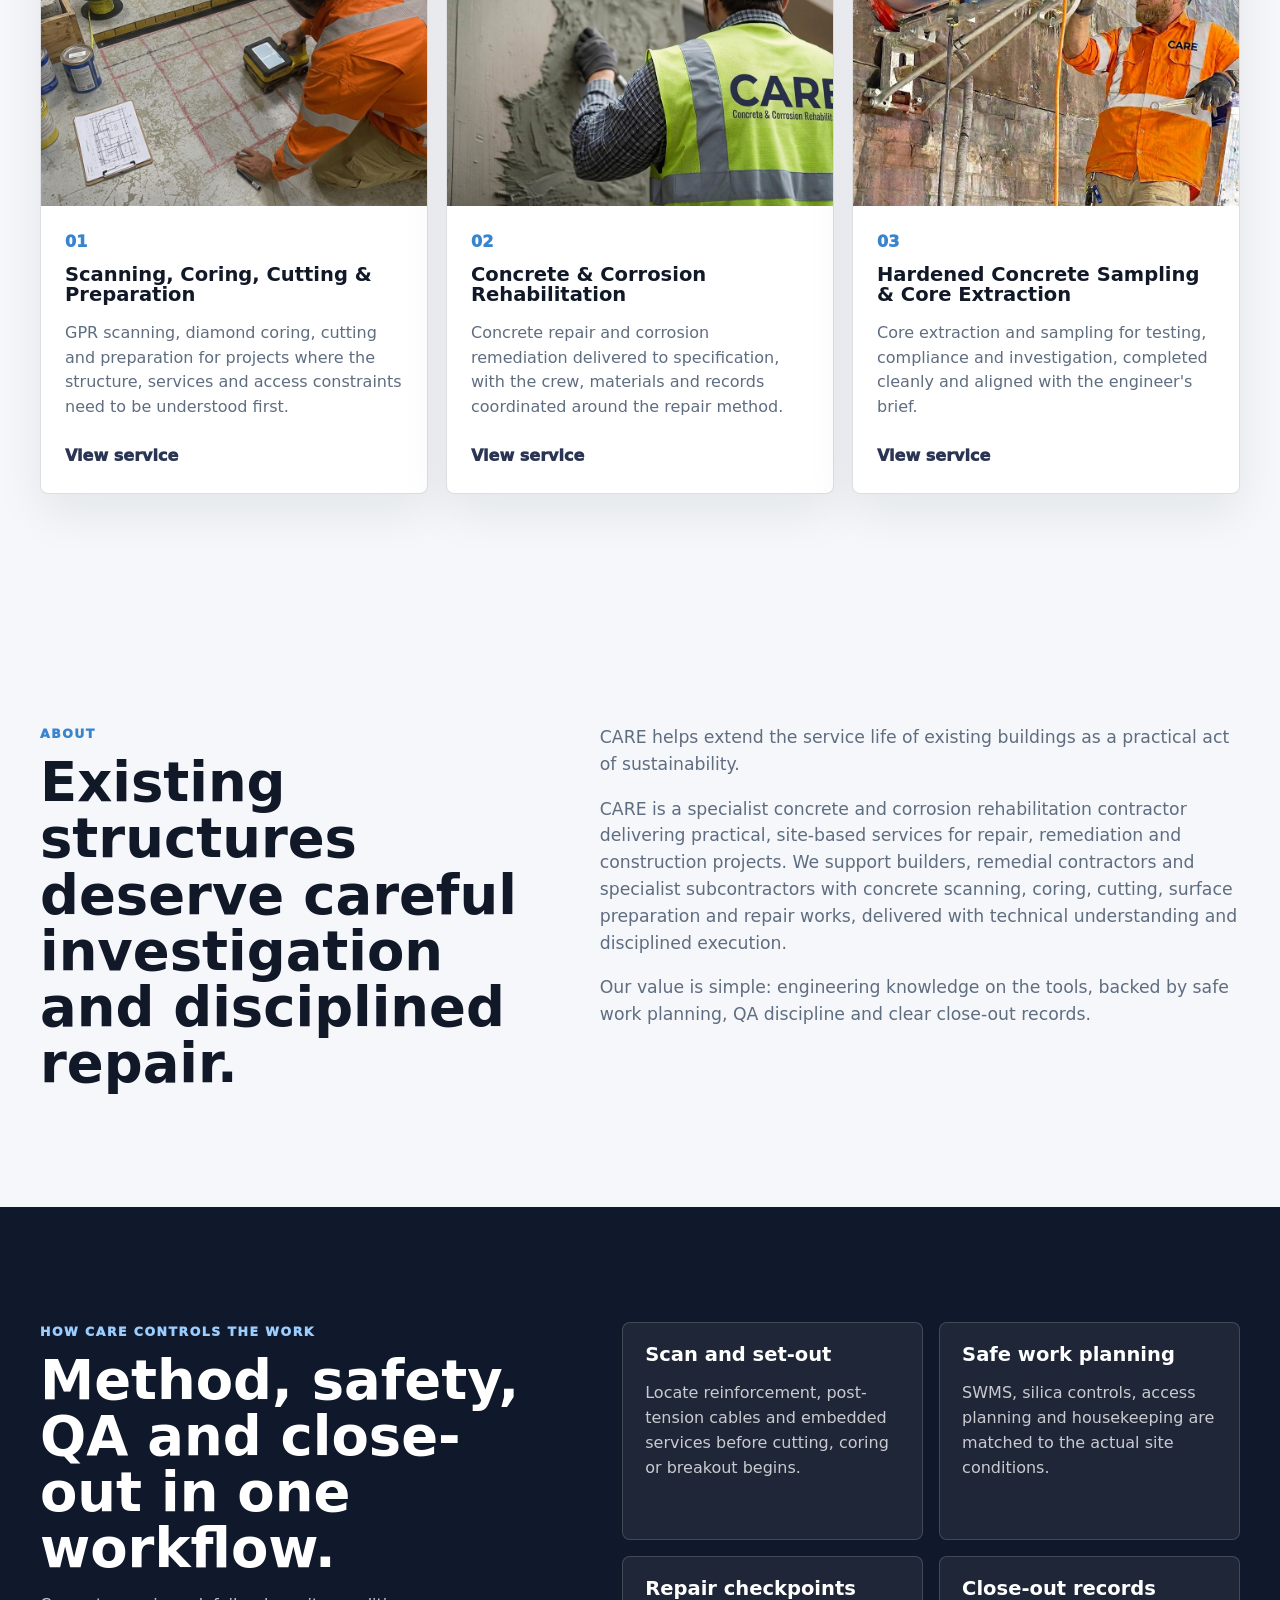
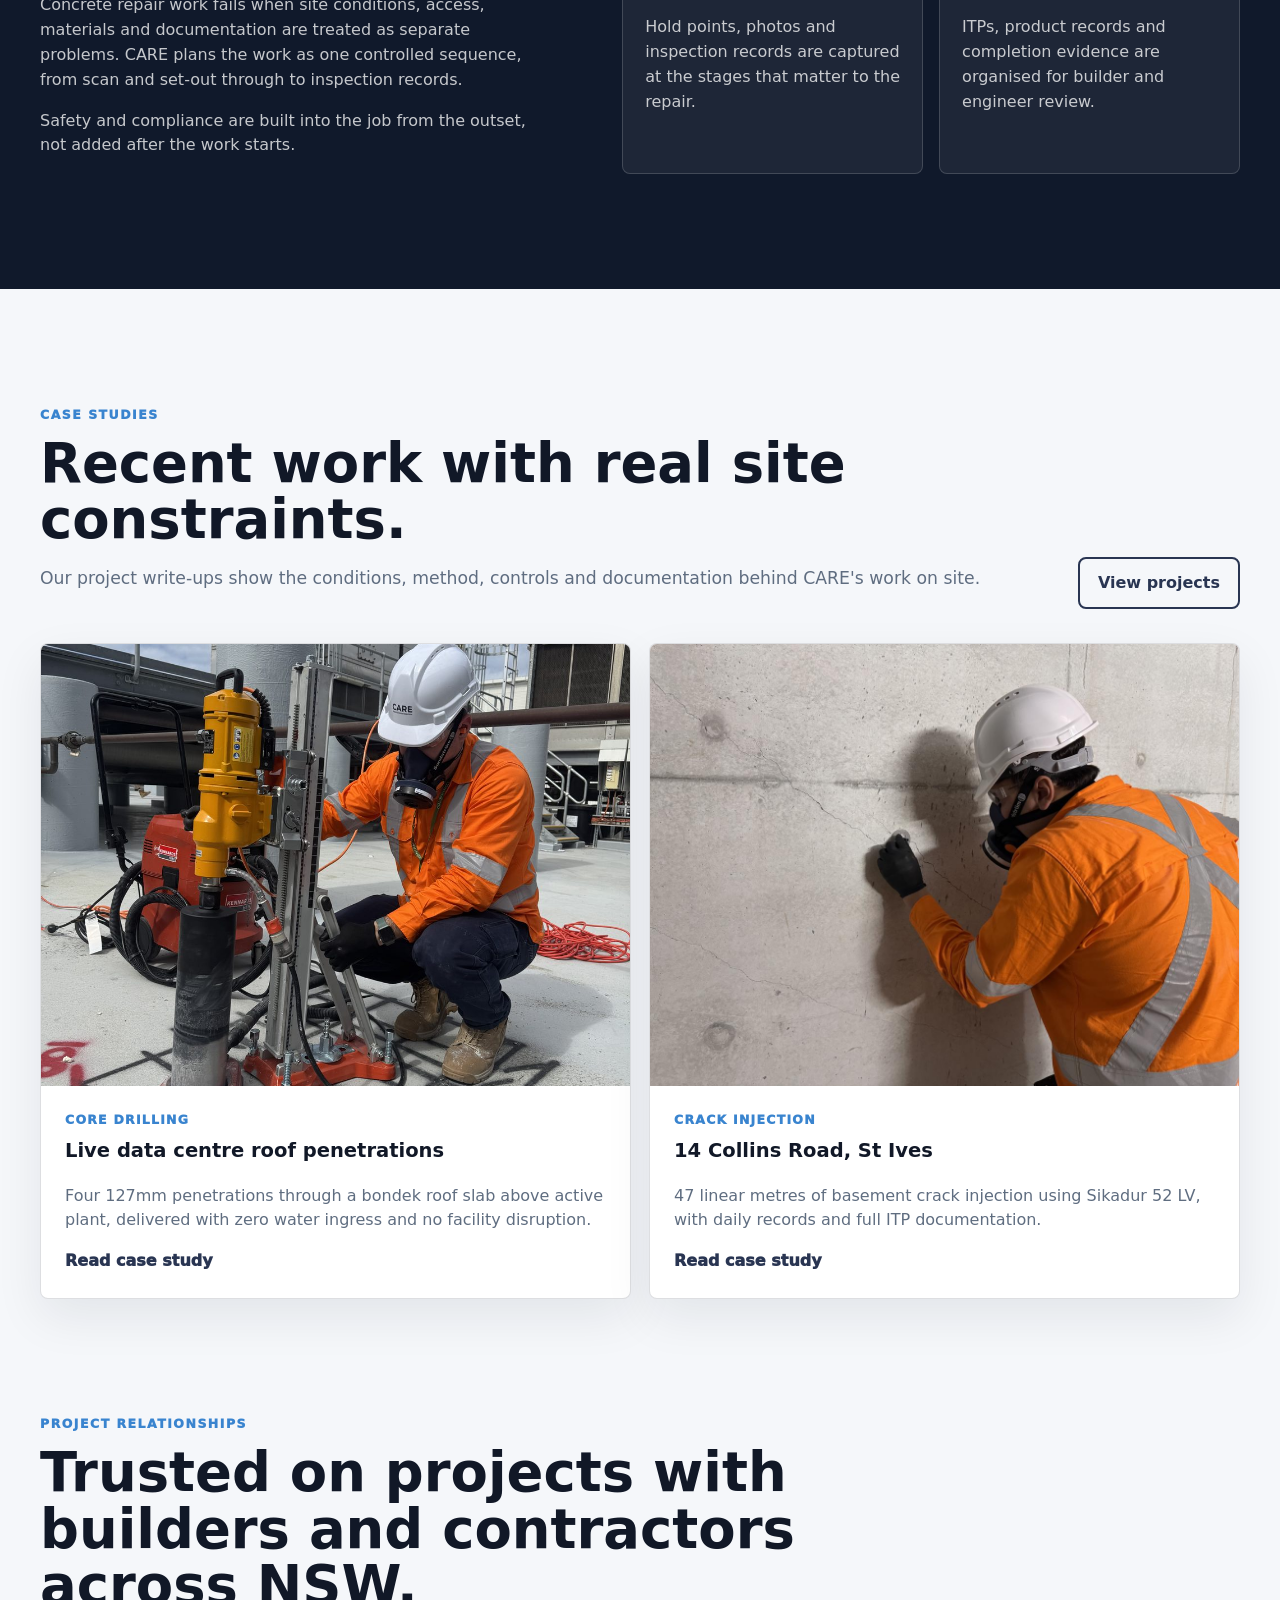
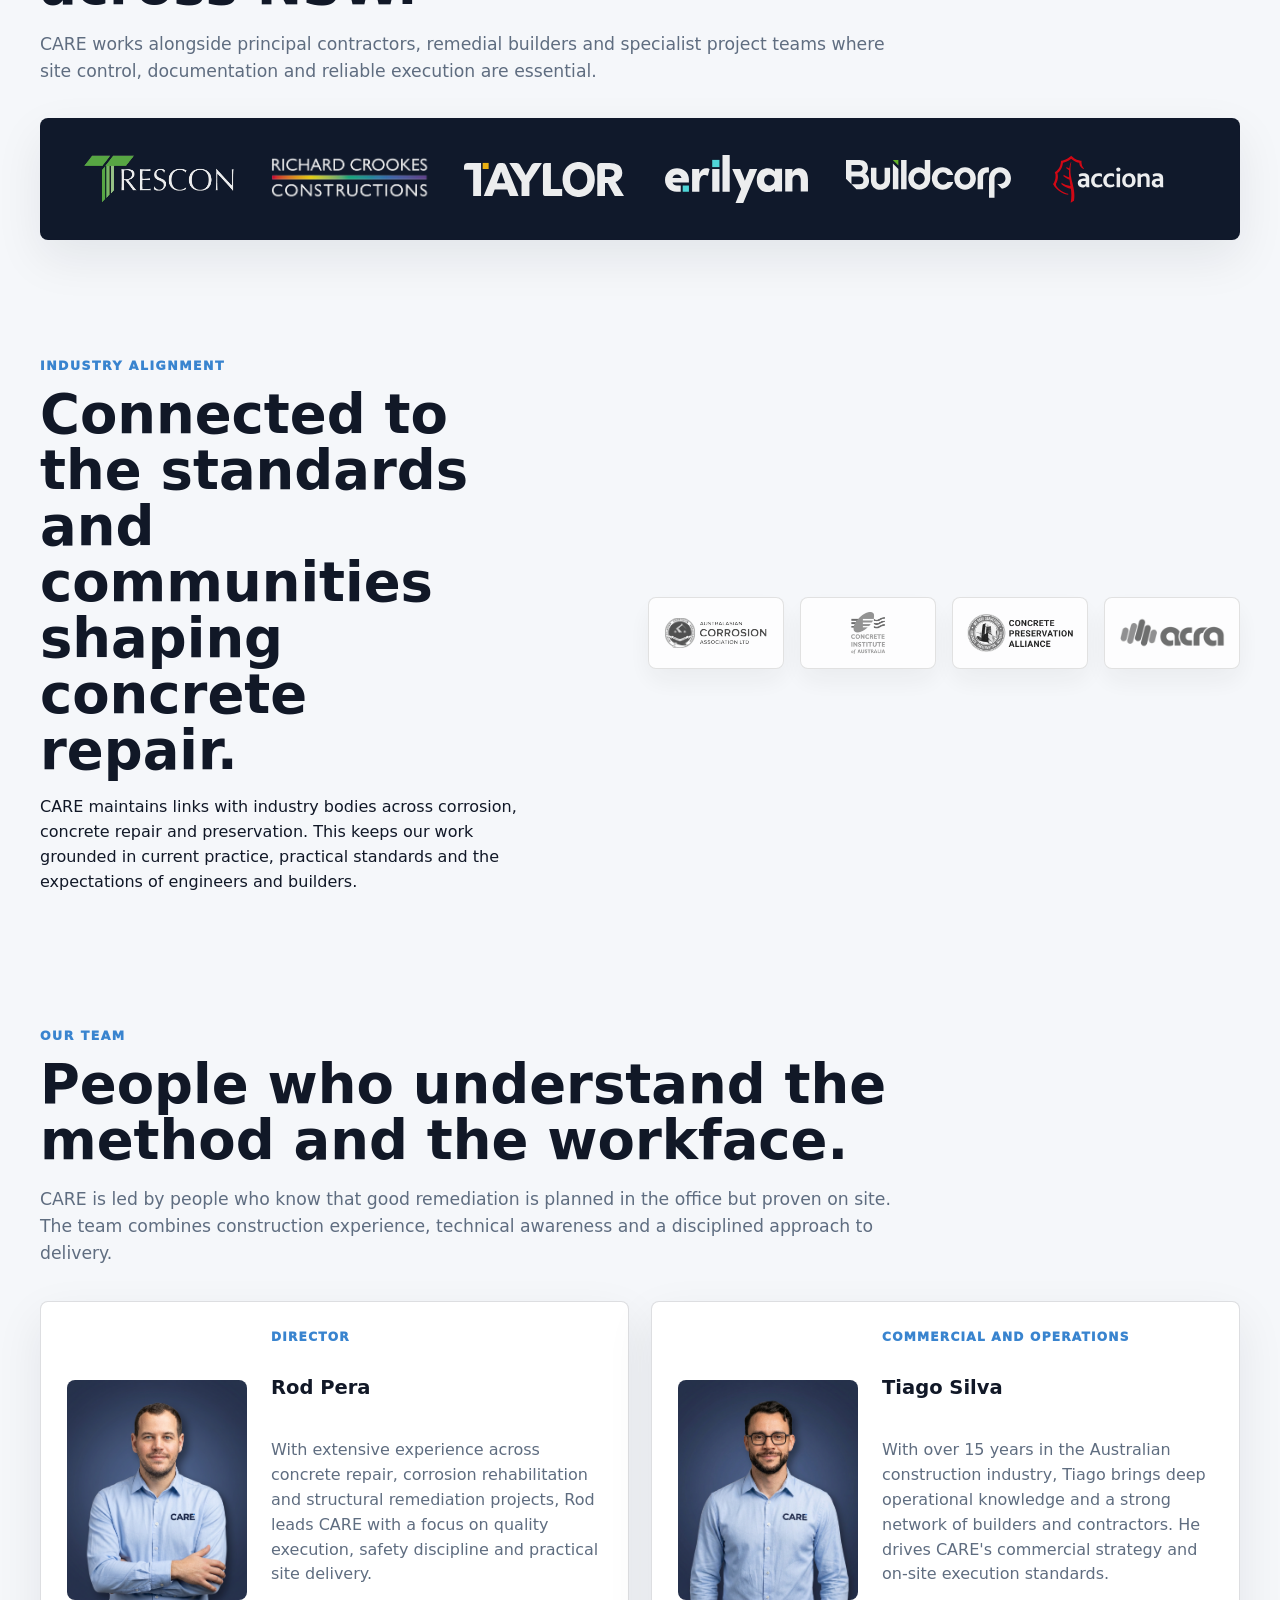
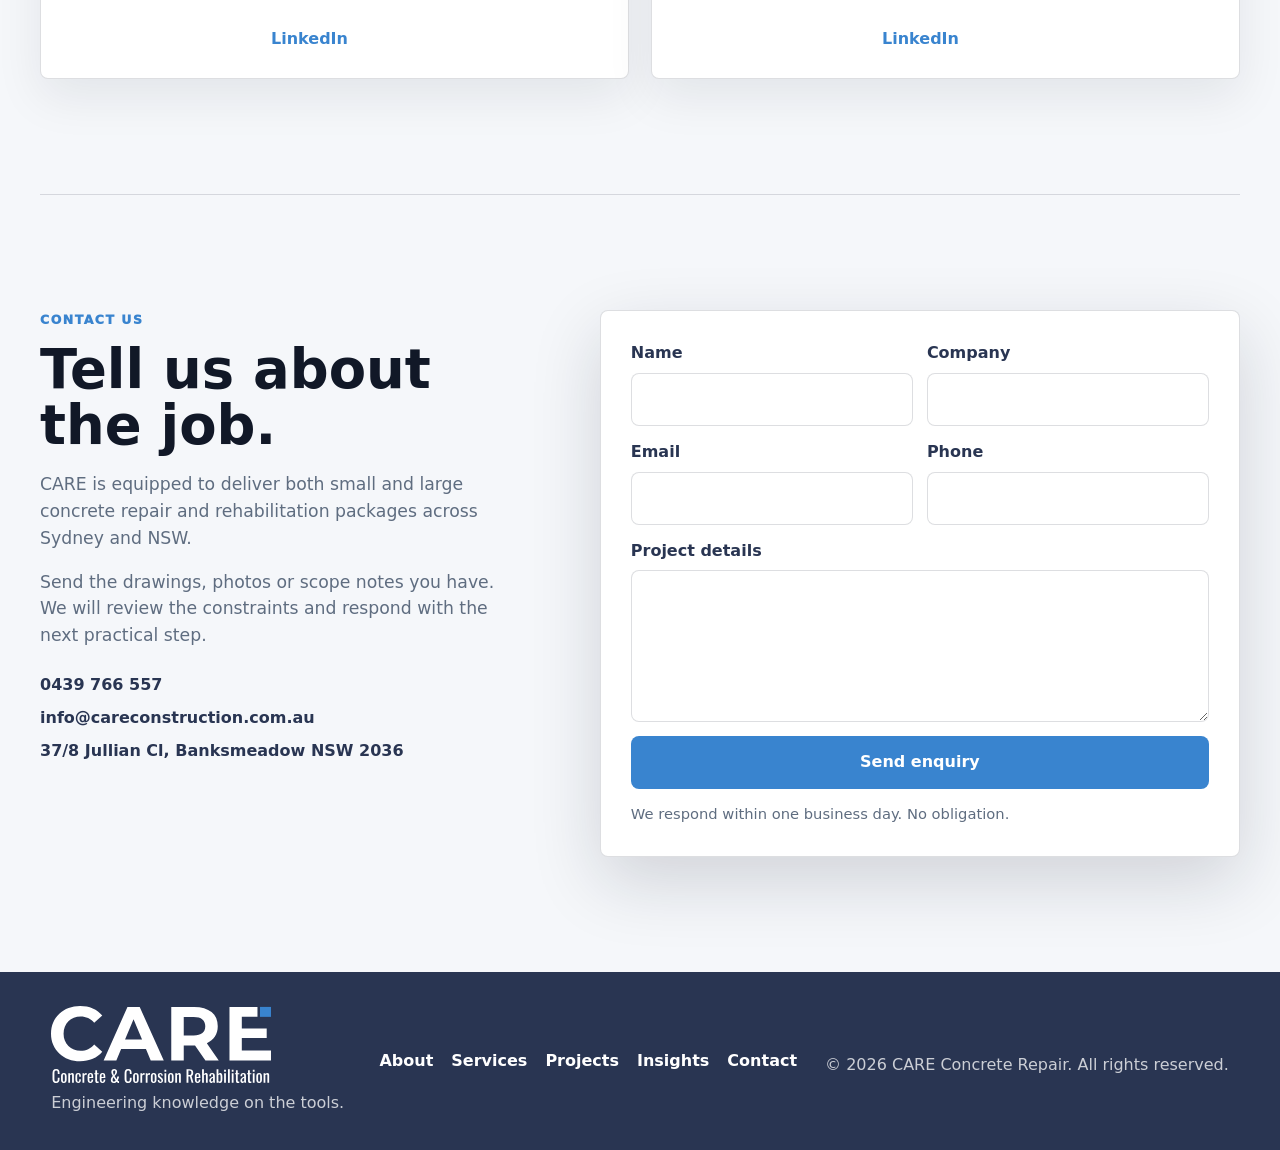
==== commit 7a6dba19: "Refine homepage hero proof section" ====
--- a/index.html
+++ b/index.html
@@ -86,14 +86,25 @@
               <a class="button secondary" href="#contact">Send project scope</a>
             </div>
           </div>
-          <aside class="capability-panel" aria-label="CARE capability snapshot">
+          <aside class="hero-proof" aria-label="CARE capability snapshot">
             <p class="panel-label">Controlled site execution</p>
-            <ul>
-              <li><strong>Find before cutting</strong><span>Scanning and set-out before coring, cutting or intrusive work.</span></li>
-              <li><strong>Repair to method</strong><span>Concrete and corrosion works delivered to the engineer's specification.</span></li>
-              <li><strong>Document the work</strong><span>ITPs, photos and close-out records prepared as part of delivery.</span></li>
-            </ul>
-            <a class="button primary" href="tel:+61439766557">Call Us</a>
+            <div class="hero-proof-list">
+              <article>
+                <span>01</span>
+                <strong>Find before cutting</strong>
+                <p>Scanning and set-out before coring, cutting or intrusive work.</p>
+              </article>
+              <article>
+                <span>02</span>
+                <strong>Repair to method</strong>
+                <p>Concrete and corrosion works delivered to the engineer's specification.</p>
+              </article>
+              <article>
+                <span>03</span>
+                <strong>Document the work</strong>
+                <p>ITPs, photos and close-out records prepared as part of delivery.</p>
+              </article>
+            </div>
           </aside>
         </div>
       </section>
--- a/styles.css
+++ b/styles.css
@@ -182,8 +182,8 @@
 .hero-layout {
   position: relative;
   display: grid;
-  grid-template-columns: minmax(0, 1fr) minmax(330px, 430px);
-  gap: clamp(30px, 5vw, 82px);
+  grid-template-columns: minmax(0, 1fr);
+  gap: clamp(30px, 4vw, 54px);
   align-items: end;
 }
 .hero-copy { max-width: 790px; }
@@ -250,8 +250,7 @@
   border-color: rgba(255, 255, 255, 0.72);
   color: var(--white);
 }
-.quote-panel,
-.capability-panel {
+.quote-panel {
   border: 1px solid rgba(255, 255, 255, 0.22);
   border-radius: 8px;
   background: rgba(16, 25, 43, 0.68);
@@ -259,24 +258,50 @@
   box-shadow: var(--shadow);
   backdrop-filter: blur(10px);
 }
-.quote-panel h2,
-.capability-panel h2 { font-size: clamp(1.55rem, 2.7vw, 2.45rem); }
-.capability-panel ul {
-  display: grid;
-  gap: 18px;
-  padding: 0;
-  margin: 18px 0 24px;
-  list-style: none;
-}
-.capability-panel li {
-  display: grid;
-  gap: 5px;
-  border-bottom: 1px solid rgba(255, 255, 255, 0.16);
-  padding-bottom: 16px;
-}
-.capability-panel li:last-child { border-bottom: 0; padding-bottom: 0; }
-.capability-panel strong { font-size: 1.05rem; }
-.capability-panel span { color: rgba(255, 255, 255, 0.76); }
+.quote-panel h2 { font-size: clamp(1.55rem, 2.7vw, 2.45rem); }
+.hero-proof {
+  width: min(100%, 1040px);
+  border-top: 1px solid rgba(255, 255, 255, 0.42);
+  padding-top: 24px;
+}
+.hero-proof .panel-label {
+  color: #9bceff;
+}
+.hero-proof-list {
+  display: grid;
+  grid-template-columns: repeat(3, 1fr);
+  gap: 0;
+  border: 1px solid rgba(255, 255, 255, 0.24);
+  border-radius: 8px;
+  overflow: hidden;
+  background: rgba(9, 16, 31, 0.42);
+  backdrop-filter: blur(4px);
+}
+.hero-proof-list article {
+  display: grid;
+  gap: 10px;
+  min-height: 190px;
+  border-right: 1px solid rgba(255, 255, 255, 0.18);
+  padding: clamp(20px, 3vw, 30px);
+}
+.hero-proof-list article:last-child {
+  border-right: 0;
+}
+.hero-proof-list span {
+  color: #9bceff;
+  font-size: 0.82rem;
+  font-weight: 950;
+  letter-spacing: 0.08em;
+}
+.hero-proof-list strong {
+  color: var(--white);
+  font-size: clamp(1.2rem, 1.8vw, 1.55rem);
+  line-height: 1.08;
+}
+.hero-proof-list p {
+  margin: 0;
+  color: rgba(255, 255, 255, 0.78);
+}
 .mini-form {
   display: grid;
   gap: 12px;
@@ -1014,6 +1039,7 @@
   }
   .stats-strip,
   .logo-band,
+  .hero-proof-list,
   .service-matrix,
   .proof-grid,
   .proof-notes,
@@ -1044,6 +1070,7 @@
   h1 { font-size: clamp(2.6rem, 14vw, 4.4rem); }
   .stats-strip,
   .logo-band,
+  .hero-proof-list,
   .service-matrix,
   .proof-grid,
   .proof-notes,
@@ -1095,6 +1122,12 @@
     border-bottom: 1px solid var(--line);
   }
   .stats-strip div:last-child { border-bottom: 0; }
+  .hero-proof-list article {
+    min-height: 0;
+    border-right: 0;
+    border-bottom: 1px solid rgba(255, 255, 255, 0.18);
+  }
+  .hero-proof-list article:last-child { border-bottom: 0; }
   .association-row { justify-content: flex-start; }
   .contact-form .full,
   .contact-form button,
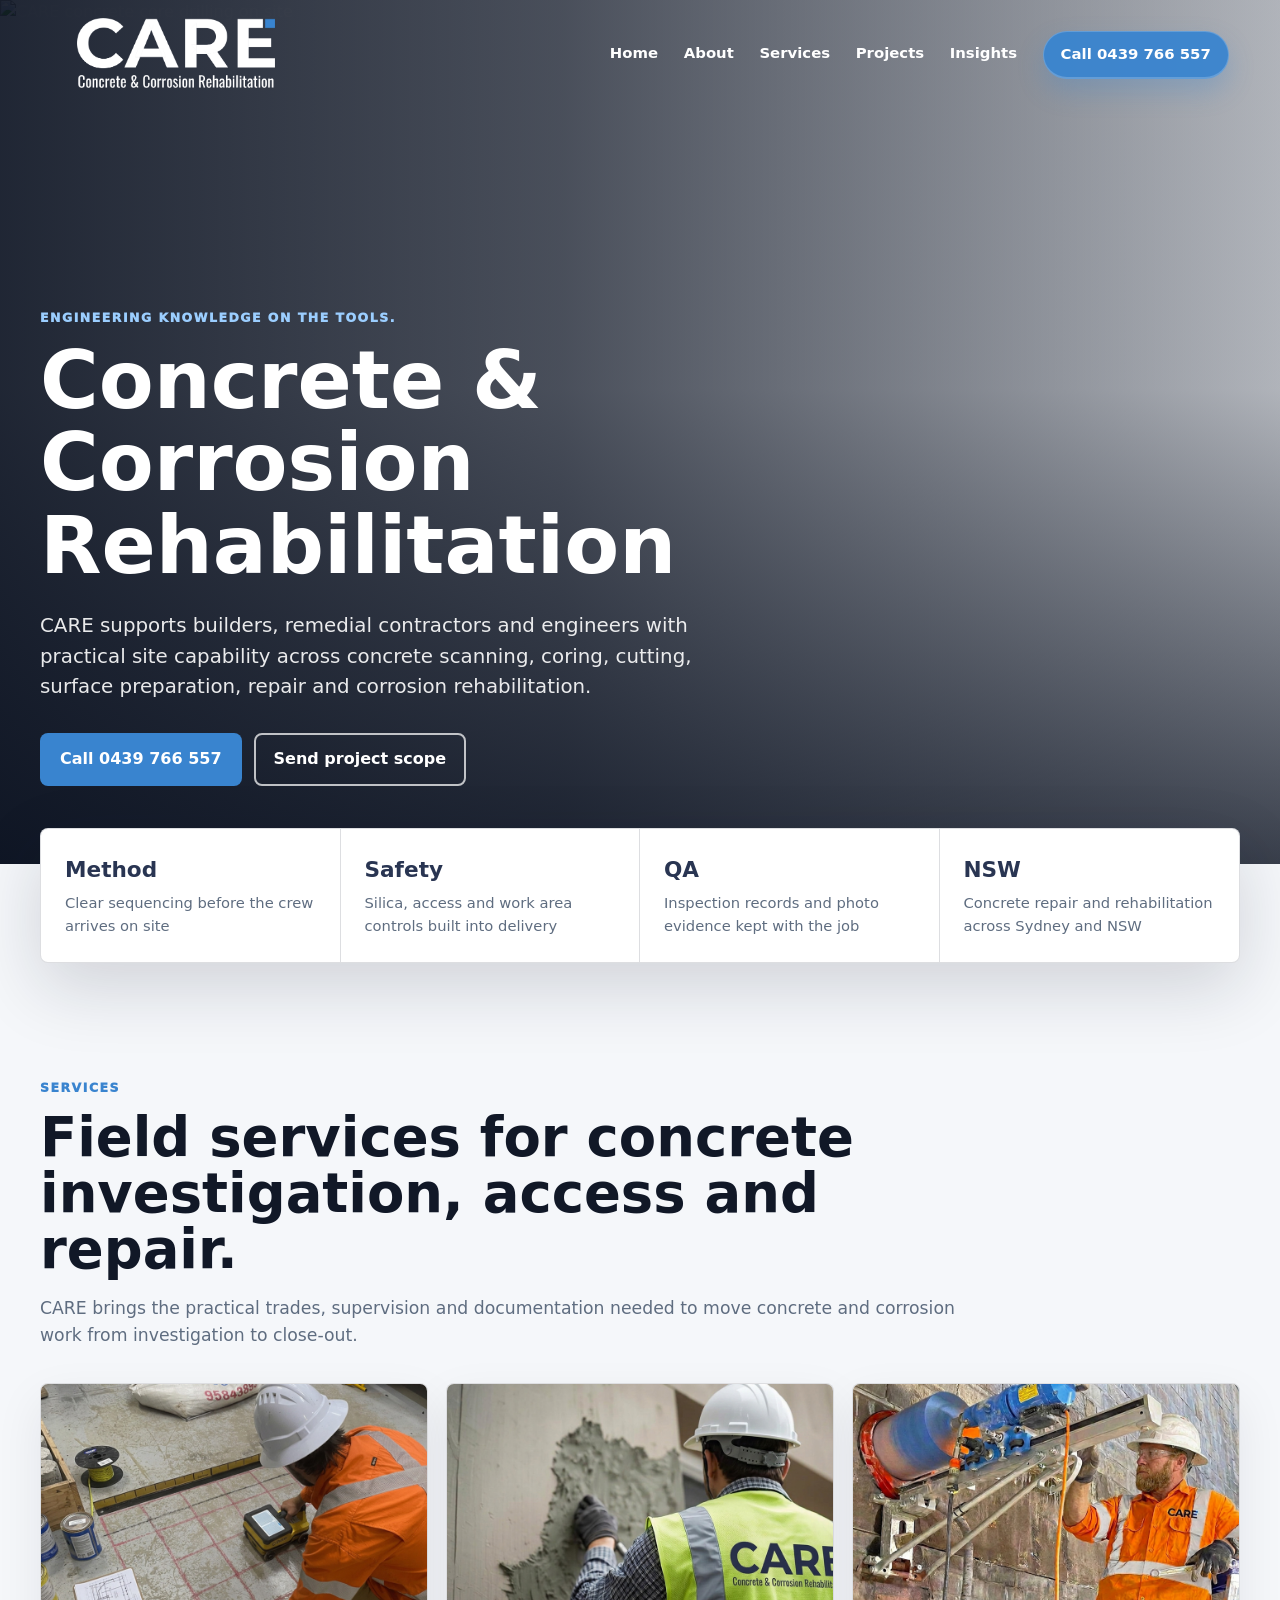
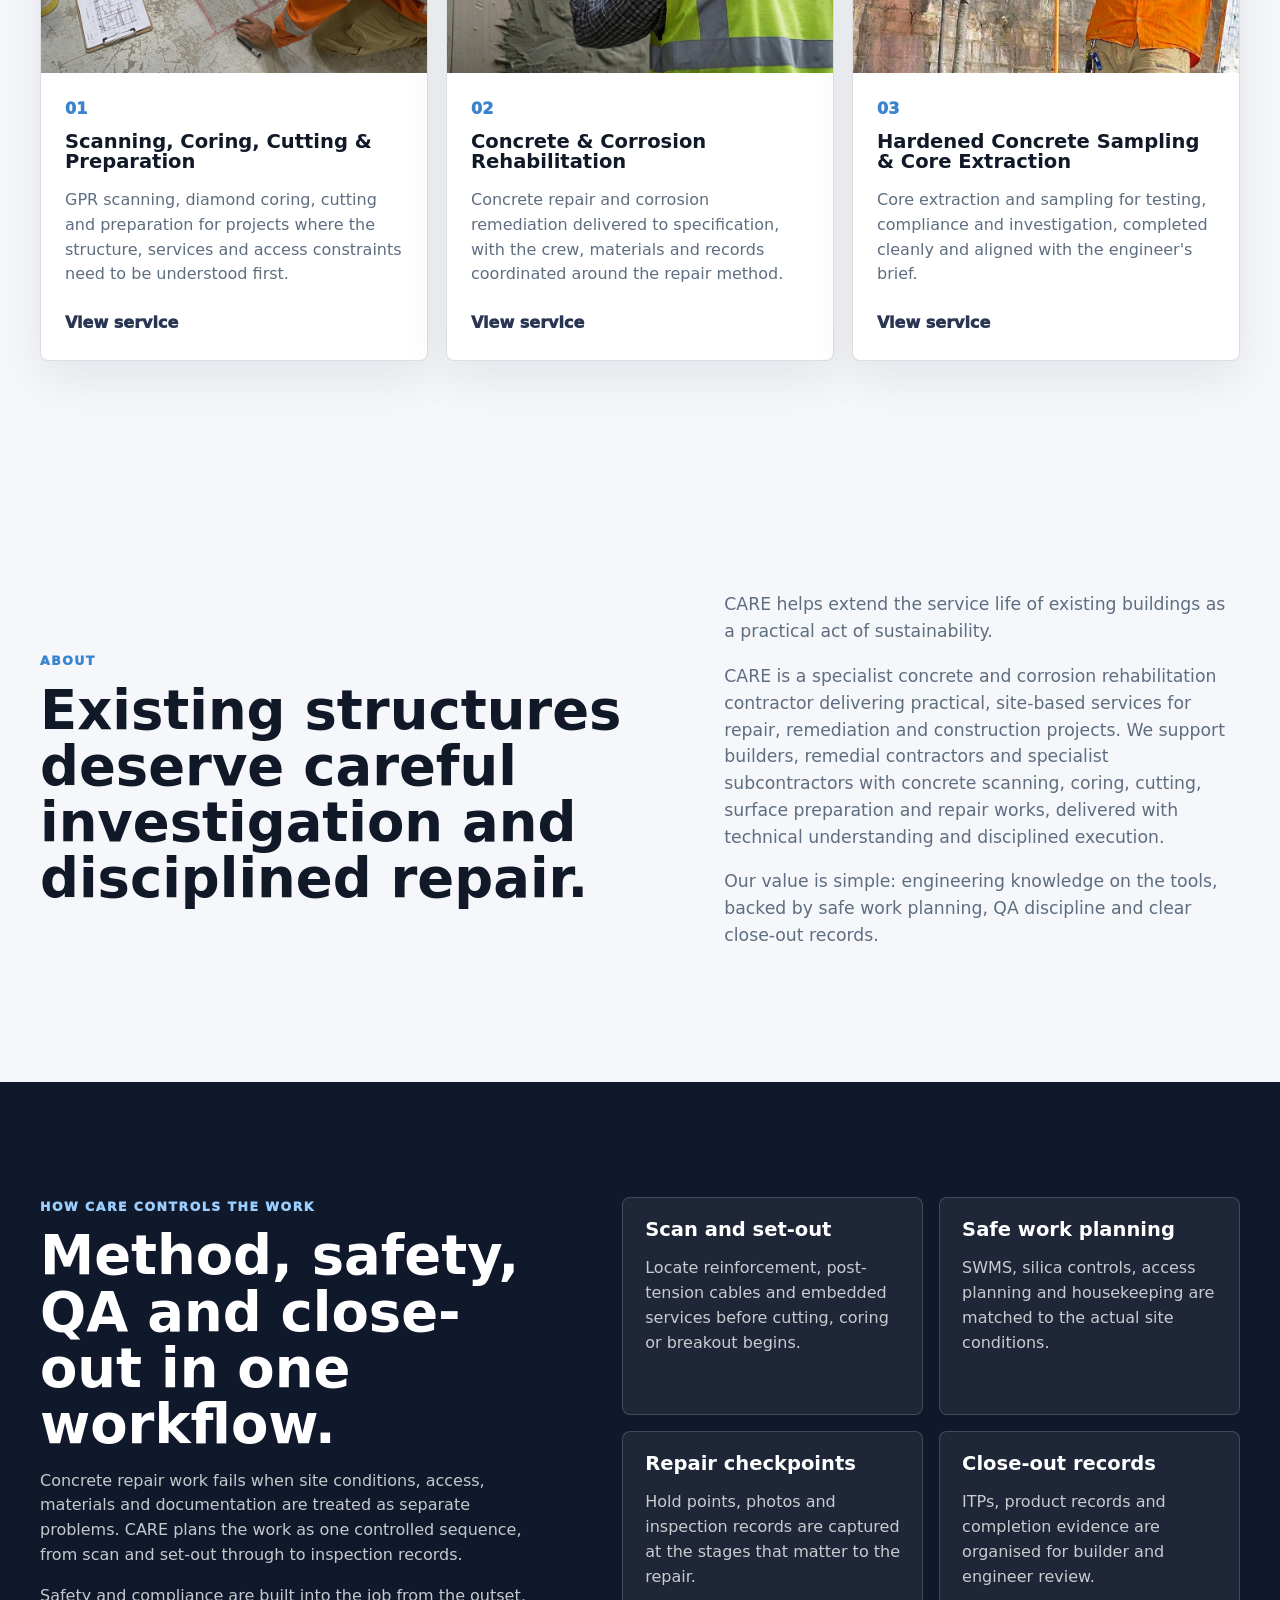
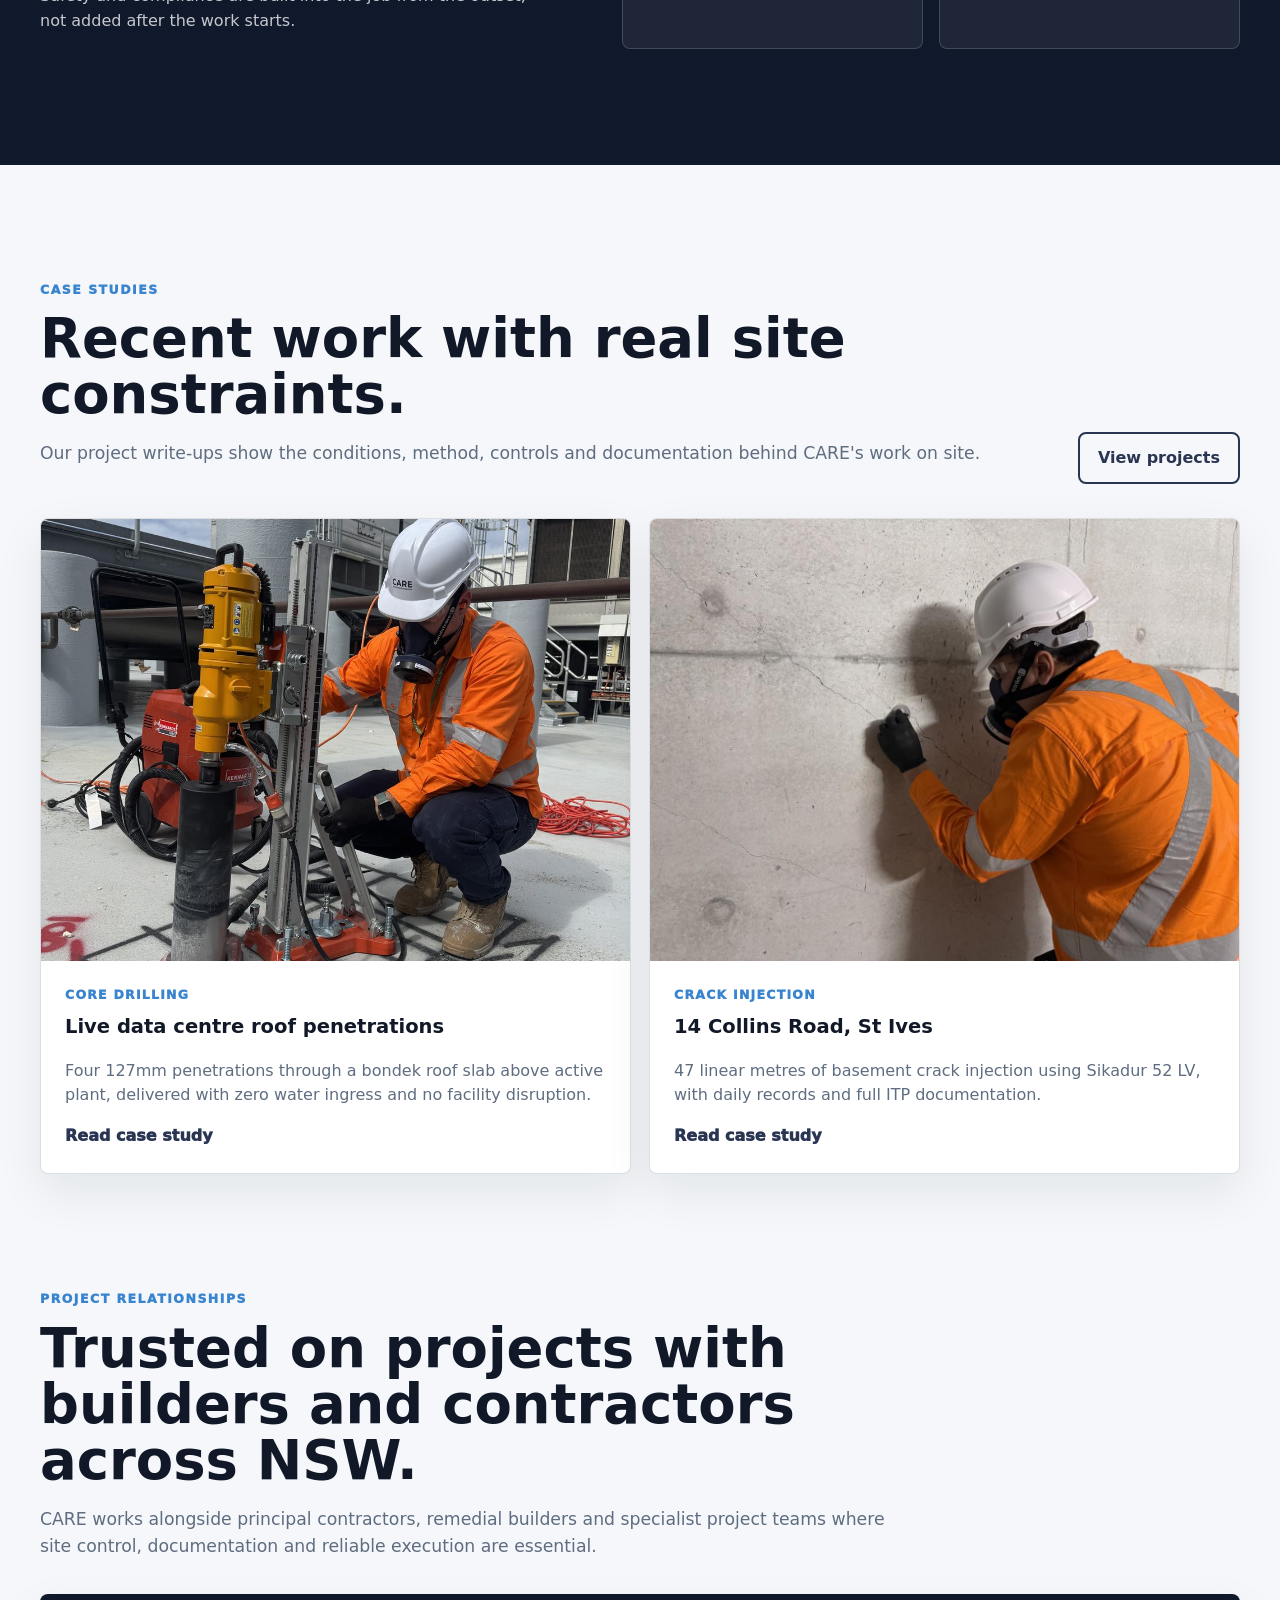
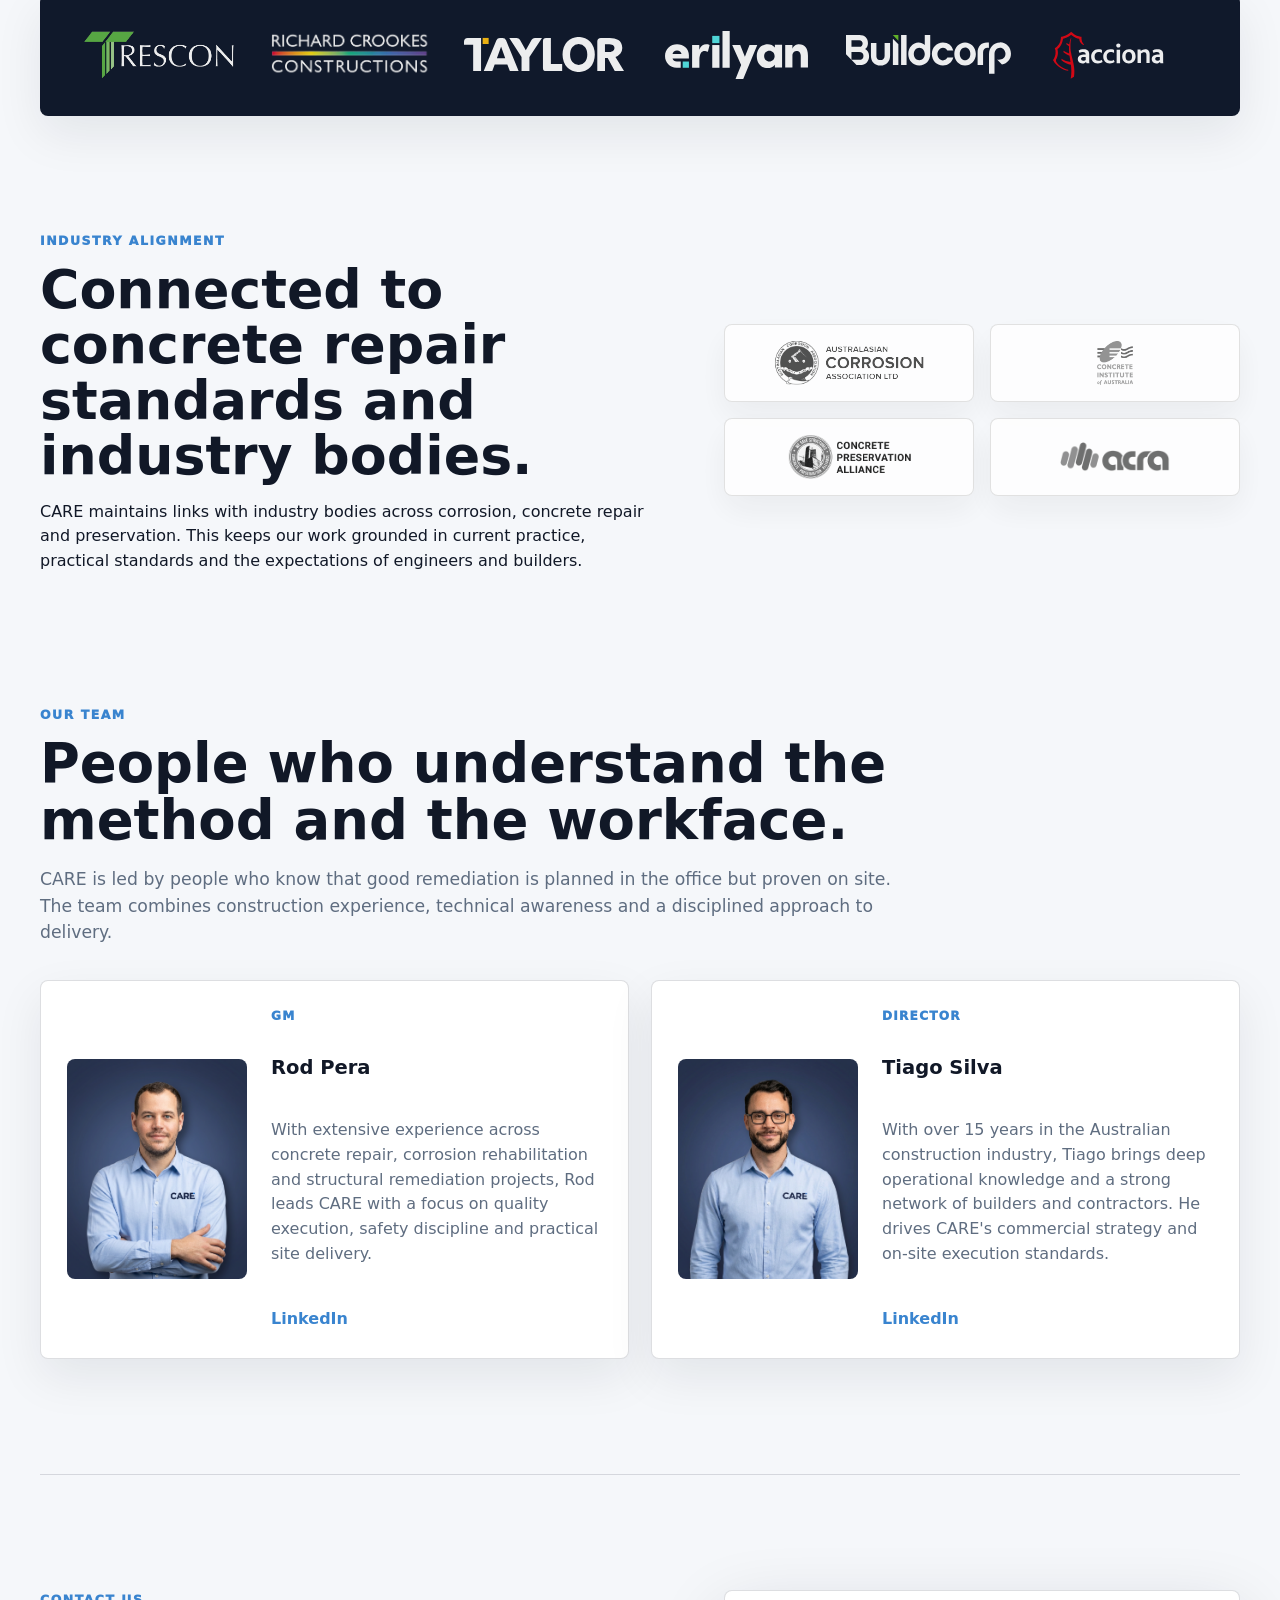
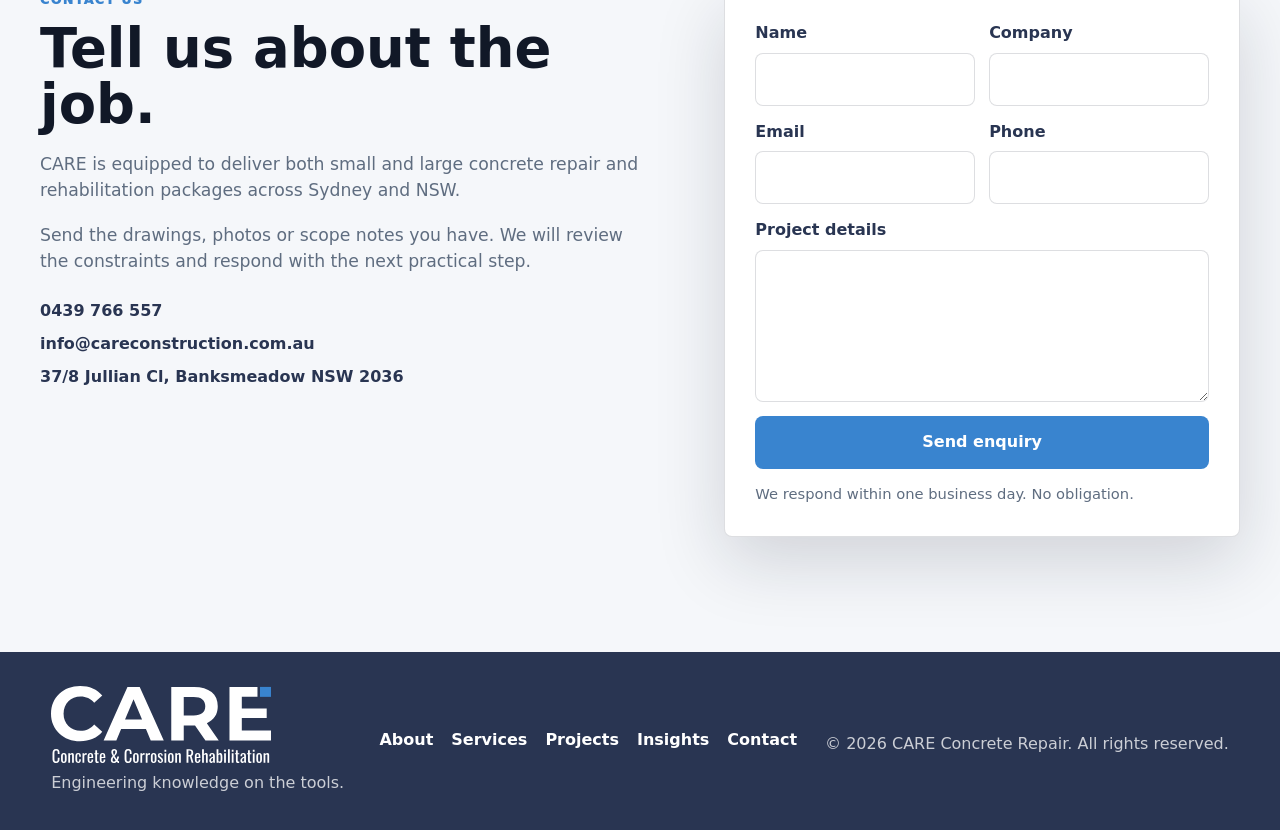
==== commit e1b6d662: "Clean homepage hero and team roles" ====
--- a/index.html
+++ b/index.html
@@ -86,26 +86,6 @@
               <a class="button secondary" href="#contact">Send project scope</a>
             </div>
           </div>
-          <aside class="hero-proof" aria-label="CARE capability snapshot">
-            <p class="panel-label">Controlled site execution</p>
-            <div class="hero-proof-list">
-              <article>
-                <span>01</span>
-                <strong>Find before cutting</strong>
-                <p>Scanning and set-out before coring, cutting or intrusive work.</p>
-              </article>
-              <article>
-                <span>02</span>
-                <strong>Repair to method</strong>
-                <p>Concrete and corrosion works delivered to the engineer's specification.</p>
-              </article>
-              <article>
-                <span>03</span>
-                <strong>Document the work</strong>
-                <p>ITPs, photos and close-out records prepared as part of delivery.</p>
-              </article>
-            </div>
-          </aside>
         </div>
       </section>
 
@@ -242,7 +222,7 @@
       <section class="section association-section">
         <div>
           <p class="eyebrow">Industry alignment</p>
-          <h2>Connected to the standards and communities shaping concrete repair.</h2>
+          <h2>Connected to concrete repair standards and industry bodies.</h2>
           <p>
             CARE maintains links with industry bodies across corrosion, concrete repair and preservation. This keeps our
             work grounded in current practice, practical standards and the expectations of engineers and builders.
@@ -268,14 +248,14 @@
         <div class="people-grid">
           <article>
             <img src="assets/original-site/team/rod-pera.png" alt="Rod Pera from CARE" />
-            <span>Director</span>
+            <span>GM</span>
             <h3>Rod Pera</h3>
             <p>With extensive experience across concrete repair, corrosion rehabilitation and structural remediation projects, Rod leads CARE with a focus on quality execution, safety discipline and practical site delivery.</p>
             <a href="https://www.linkedin.com/in/rodrigoperacontar/" target="_blank" rel="noopener noreferrer">LinkedIn</a>
           </article>
           <article>
             <img src="assets/original-site/team/tiago-silva.png" alt="Tiago Silva from CARE" />
-            <span>Commercial and operations</span>
+            <span>Director</span>
             <h3>Tiago Silva</h3>
             <p>With over 15 years in the Australian construction industry, Tiago brings deep operational knowledge and a strong network of builders and contractors. He drives CARE's commercial strategy and on-site execution standards.</p>
             <a href="https://www.linkedin.com/in/tiagosilvasuperrender/" target="_blank" rel="noopener noreferrer">LinkedIn</a>
--- a/styles.css
+++ b/styles.css
@@ -259,49 +259,6 @@
   backdrop-filter: blur(10px);
 }
 .quote-panel h2 { font-size: clamp(1.55rem, 2.7vw, 2.45rem); }
-.hero-proof {
-  width: min(100%, 1040px);
-  border-top: 1px solid rgba(255, 255, 255, 0.42);
-  padding-top: 24px;
-}
-.hero-proof .panel-label {
-  color: #9bceff;
-}
-.hero-proof-list {
-  display: grid;
-  grid-template-columns: repeat(3, 1fr);
-  gap: 0;
-  border: 1px solid rgba(255, 255, 255, 0.24);
-  border-radius: 8px;
-  overflow: hidden;
-  background: rgba(9, 16, 31, 0.42);
-  backdrop-filter: blur(4px);
-}
-.hero-proof-list article {
-  display: grid;
-  gap: 10px;
-  min-height: 190px;
-  border-right: 1px solid rgba(255, 255, 255, 0.18);
-  padding: clamp(20px, 3vw, 30px);
-}
-.hero-proof-list article:last-child {
-  border-right: 0;
-}
-.hero-proof-list span {
-  color: #9bceff;
-  font-size: 0.82rem;
-  font-weight: 950;
-  letter-spacing: 0.08em;
-}
-.hero-proof-list strong {
-  color: var(--white);
-  font-size: clamp(1.2rem, 1.8vw, 1.55rem);
-  line-height: 1.08;
-}
-.hero-proof-list p {
-  margin: 0;
-  color: rgba(255, 255, 255, 0.78);
-}
 .mini-form {
   display: grid;
   gap: 12px;
@@ -367,9 +324,11 @@
 .contact-section,
 .association-section {
   display: grid;
-  grid-template-columns: 0.86fr 1.14fr;
-  gap: clamp(30px, 6vw, 84px);
-}
+  grid-template-columns: minmax(0, 0.92fr) minmax(340px, 0.78fr);
+  gap: clamp(36px, 6vw, 76px);
+  align-items: center;
+}
+.association-section h2 { font-size: clamp(2.15rem, 4.2vw, 4.9rem); }
 .copy-stack p,
 .section-heading p:not(.eyebrow),
 .contact-copy p:not(.eyebrow) {
@@ -736,24 +695,23 @@
 }
 
 .association-row {
-  display: flex;
-  flex-wrap: wrap;
+  display: grid;
+  grid-template-columns: repeat(2, minmax(132px, 1fr));
   gap: 16px;
-  justify-content: flex-end;
-  align-items: center;
-  align-content: center;
+  justify-content: stretch;
+  align-items: center;
 }
 .association-row img {
-  width: 136px;
-  height: 72px;
+  width: 100%;
+  height: 78px;
   object-fit: contain;
   border: 1px solid var(--line);
   border-radius: 8px;
   background: var(--white);
-  padding: 14px;
+  padding: 16px;
   filter: grayscale(1);
   opacity: 0.86;
-  box-shadow: 0 12px 28px rgba(16, 25, 43, 0.06);
+  box-shadow: 0 14px 34px rgba(16, 25, 43, 0.06);
 }
 .people-grid {
   display: grid;
@@ -1039,7 +997,6 @@
   }
   .stats-strip,
   .logo-band,
-  .hero-proof-list,
   .service-matrix,
   .proof-grid,
   .proof-notes,
@@ -1070,7 +1027,6 @@
   h1 { font-size: clamp(2.6rem, 14vw, 4.4rem); }
   .stats-strip,
   .logo-band,
-  .hero-proof-list,
   .service-matrix,
   .proof-grid,
   .proof-notes,
@@ -1122,12 +1078,6 @@
     border-bottom: 1px solid var(--line);
   }
   .stats-strip div:last-child { border-bottom: 0; }
-  .hero-proof-list article {
-    min-height: 0;
-    border-right: 0;
-    border-bottom: 1px solid rgba(255, 255, 255, 0.18);
-  }
-  .hero-proof-list article:last-child { border-bottom: 0; }
   .association-row { justify-content: flex-start; }
   .contact-form .full,
   .contact-form button,
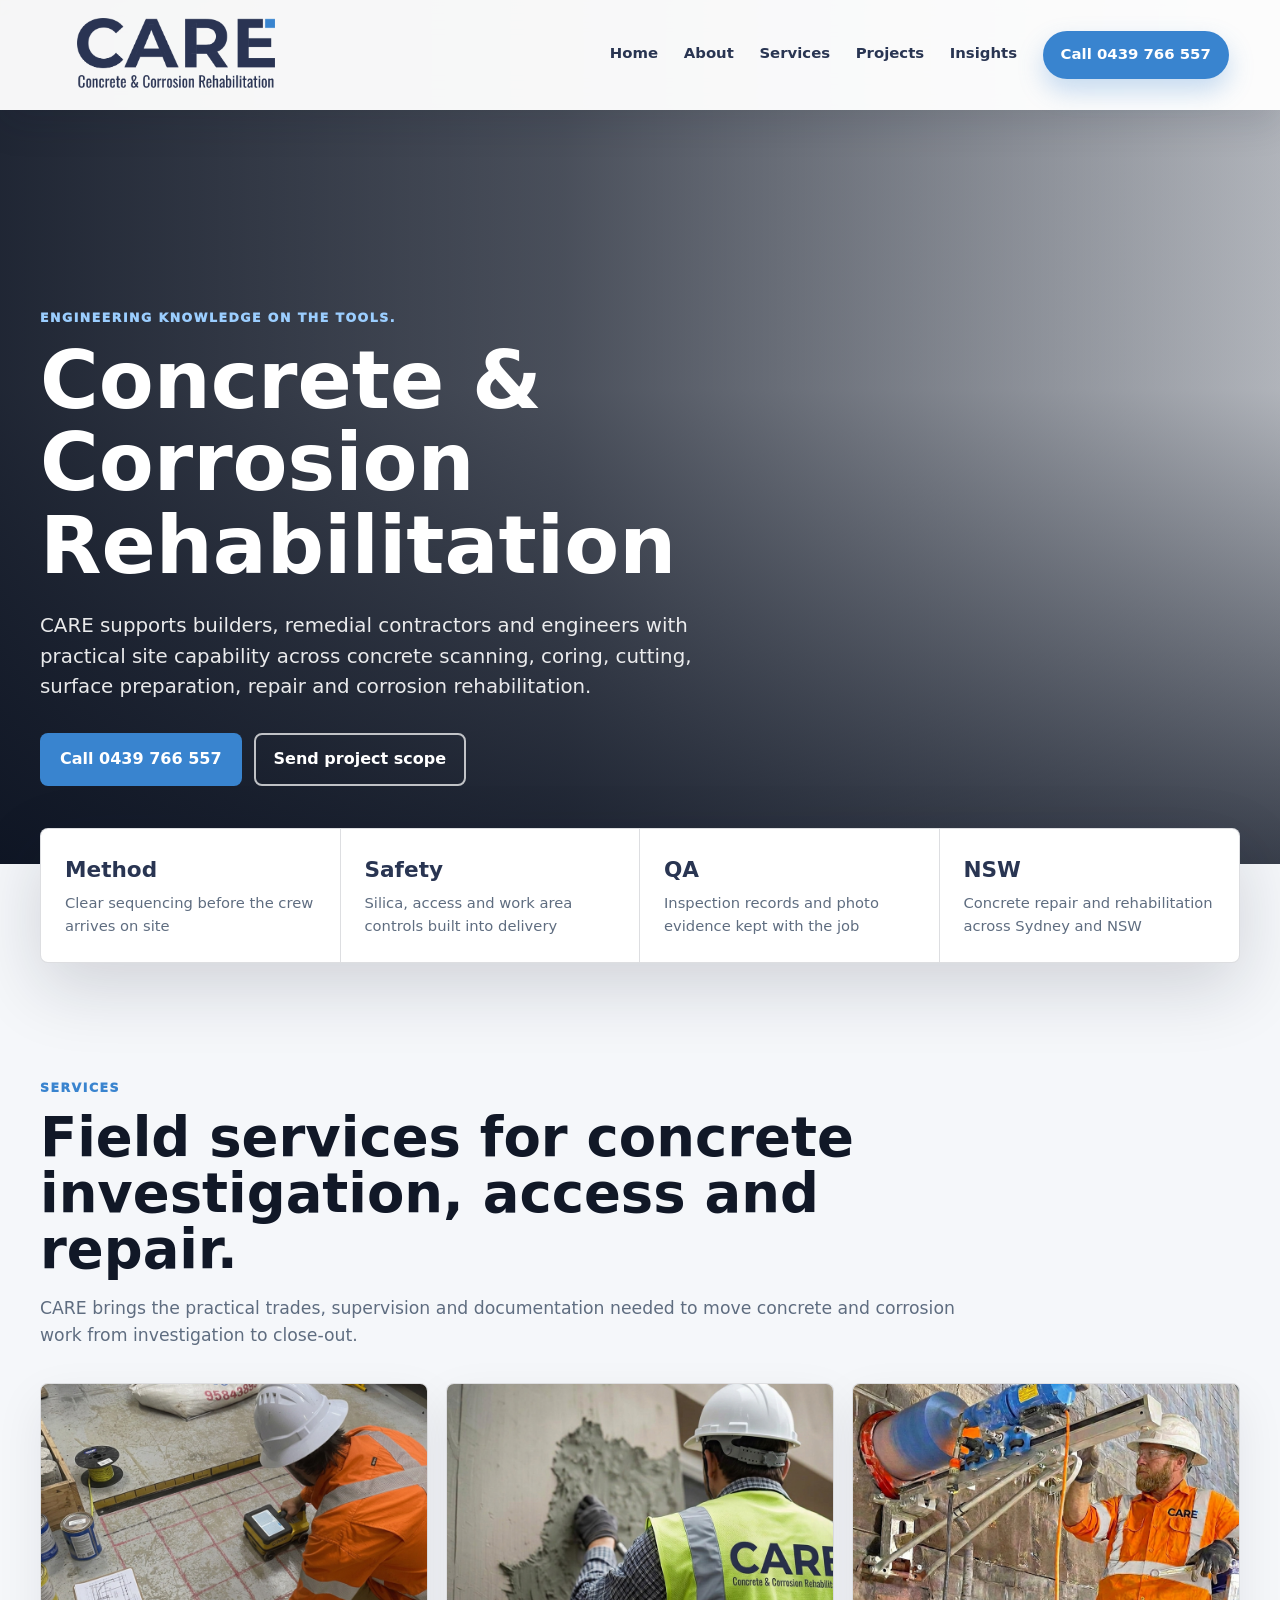
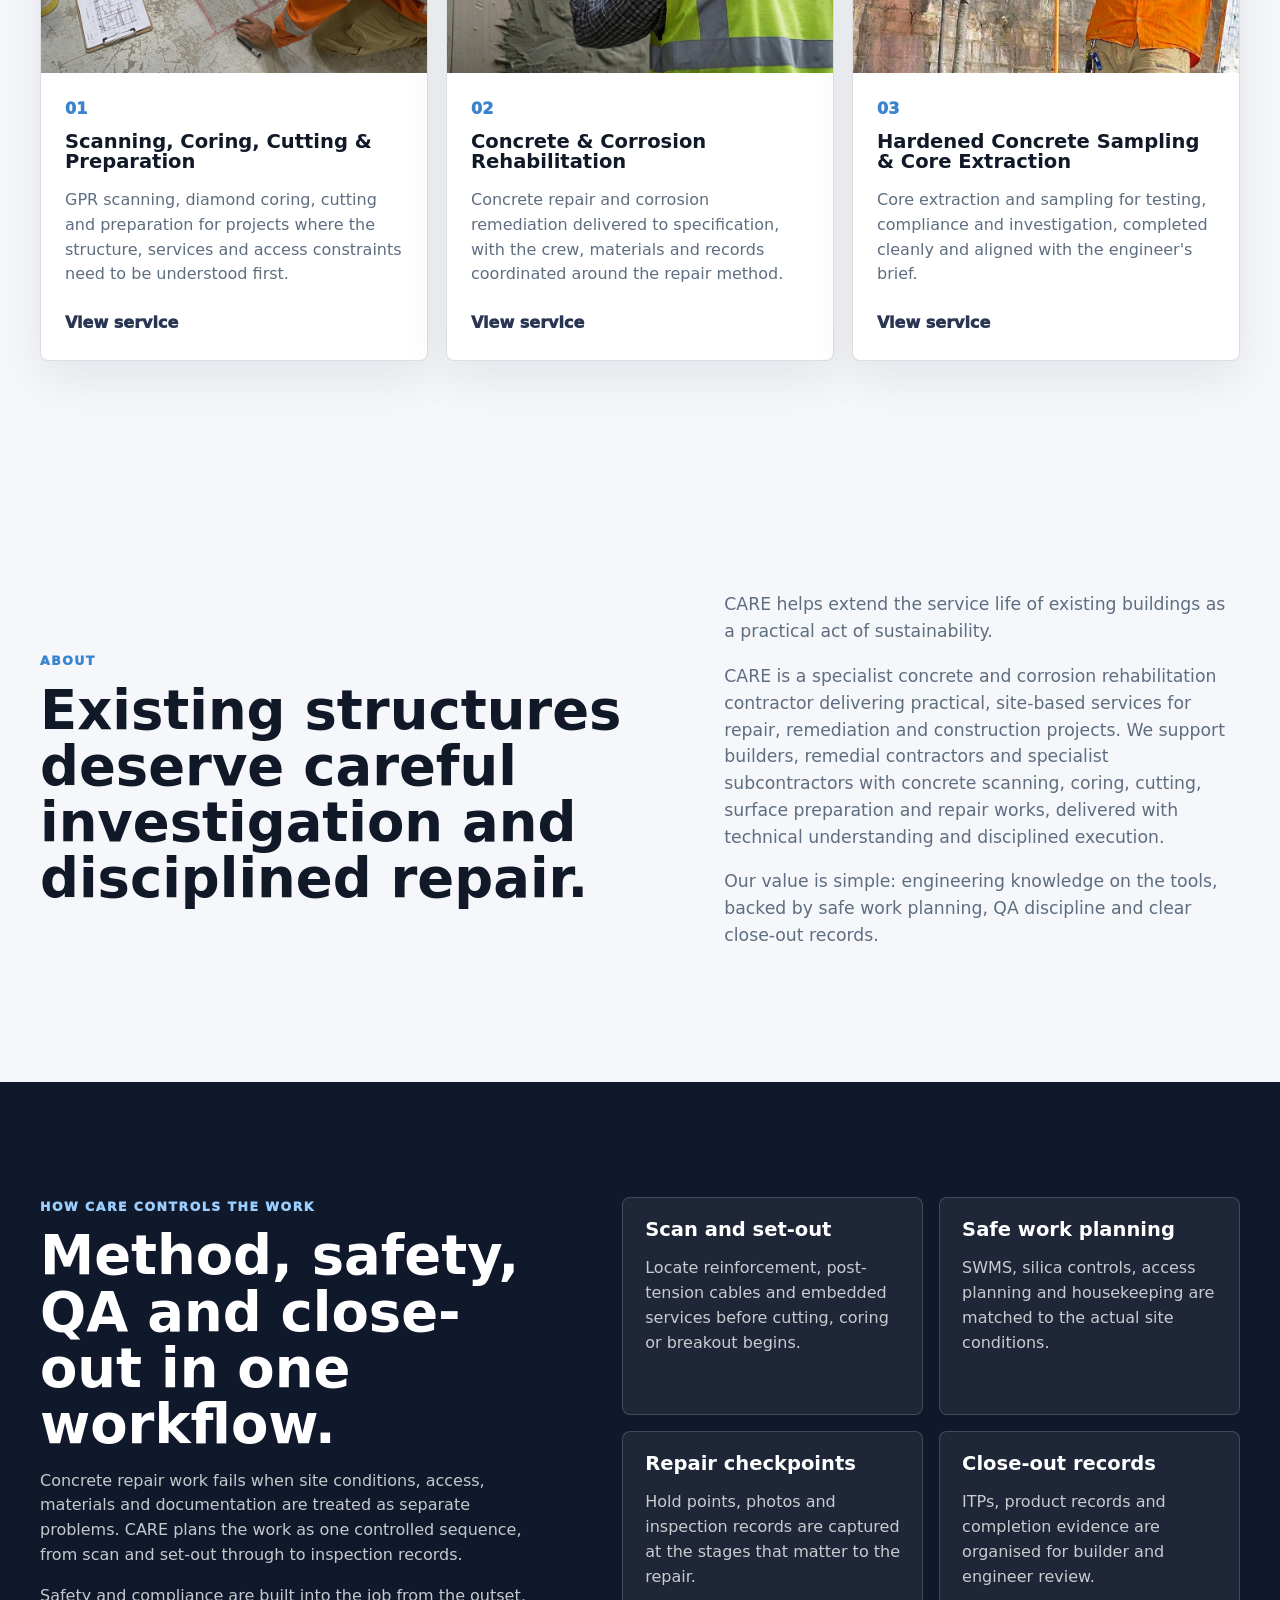
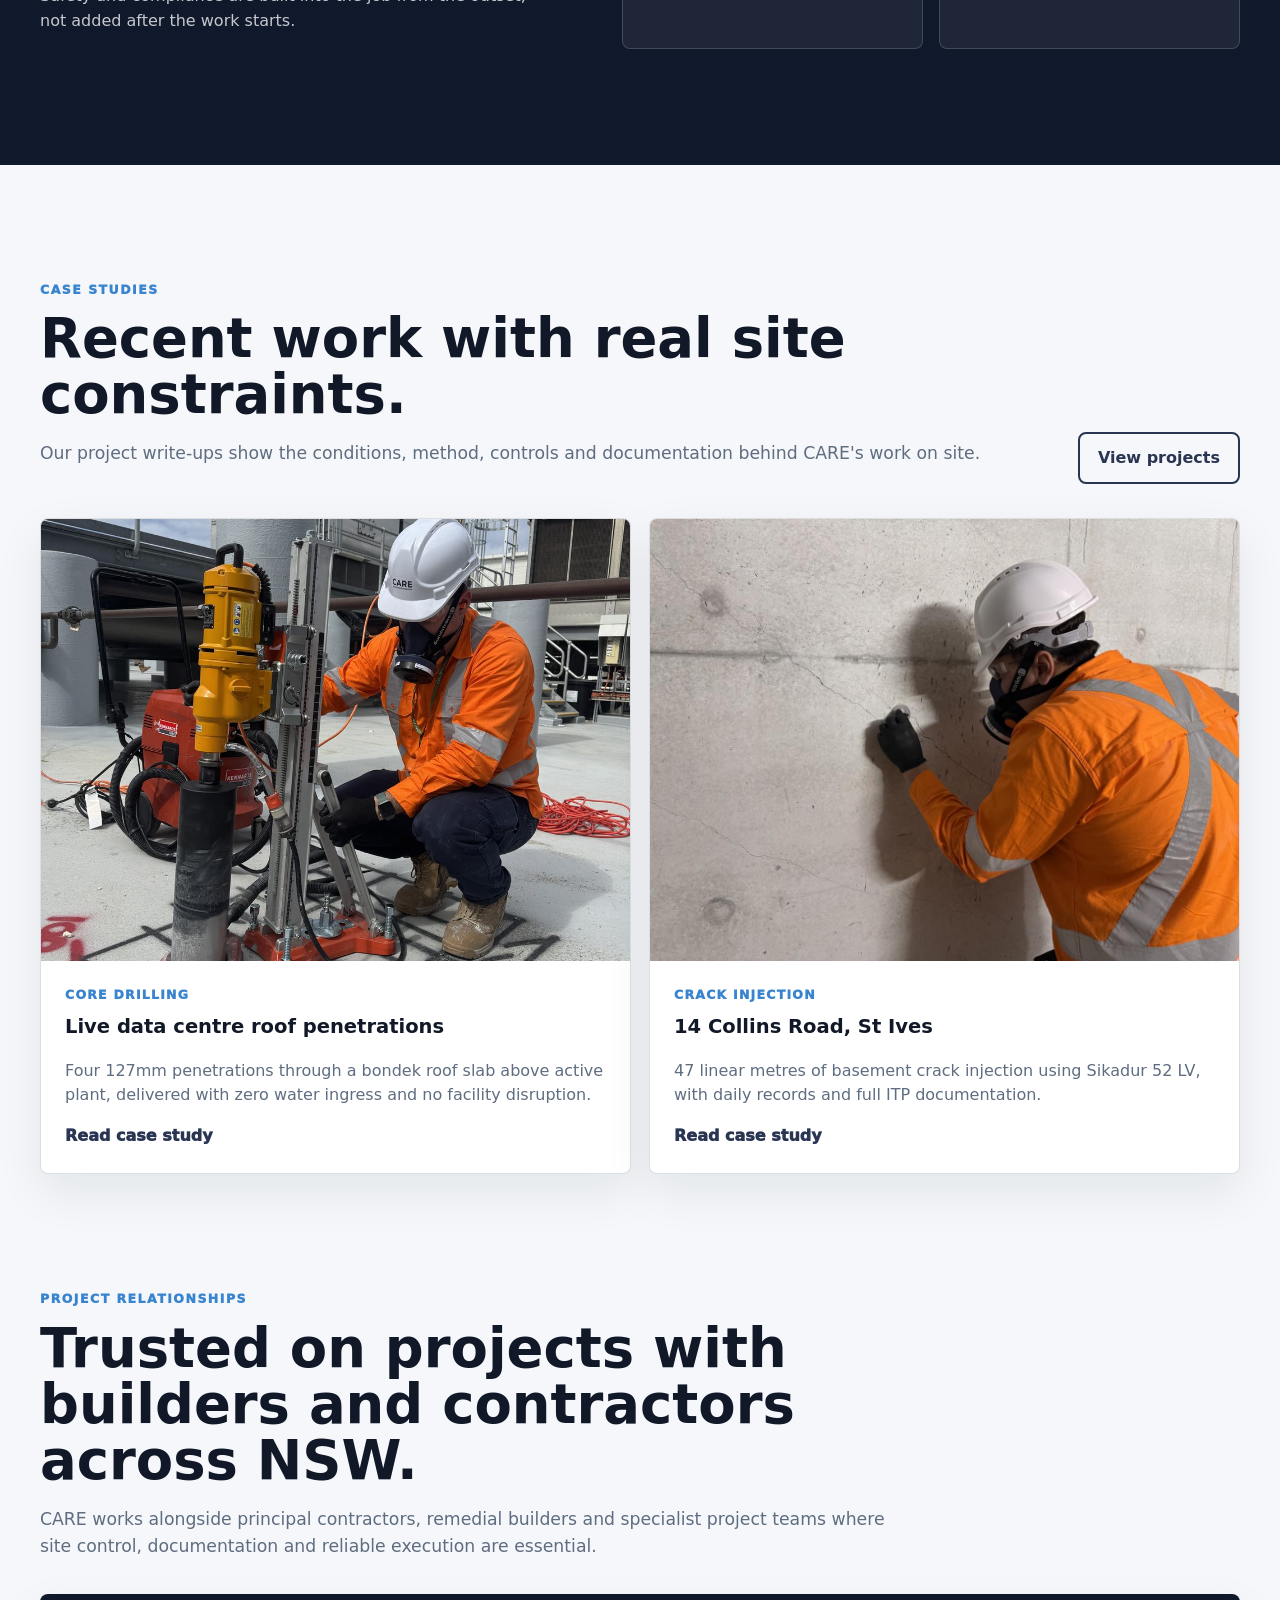
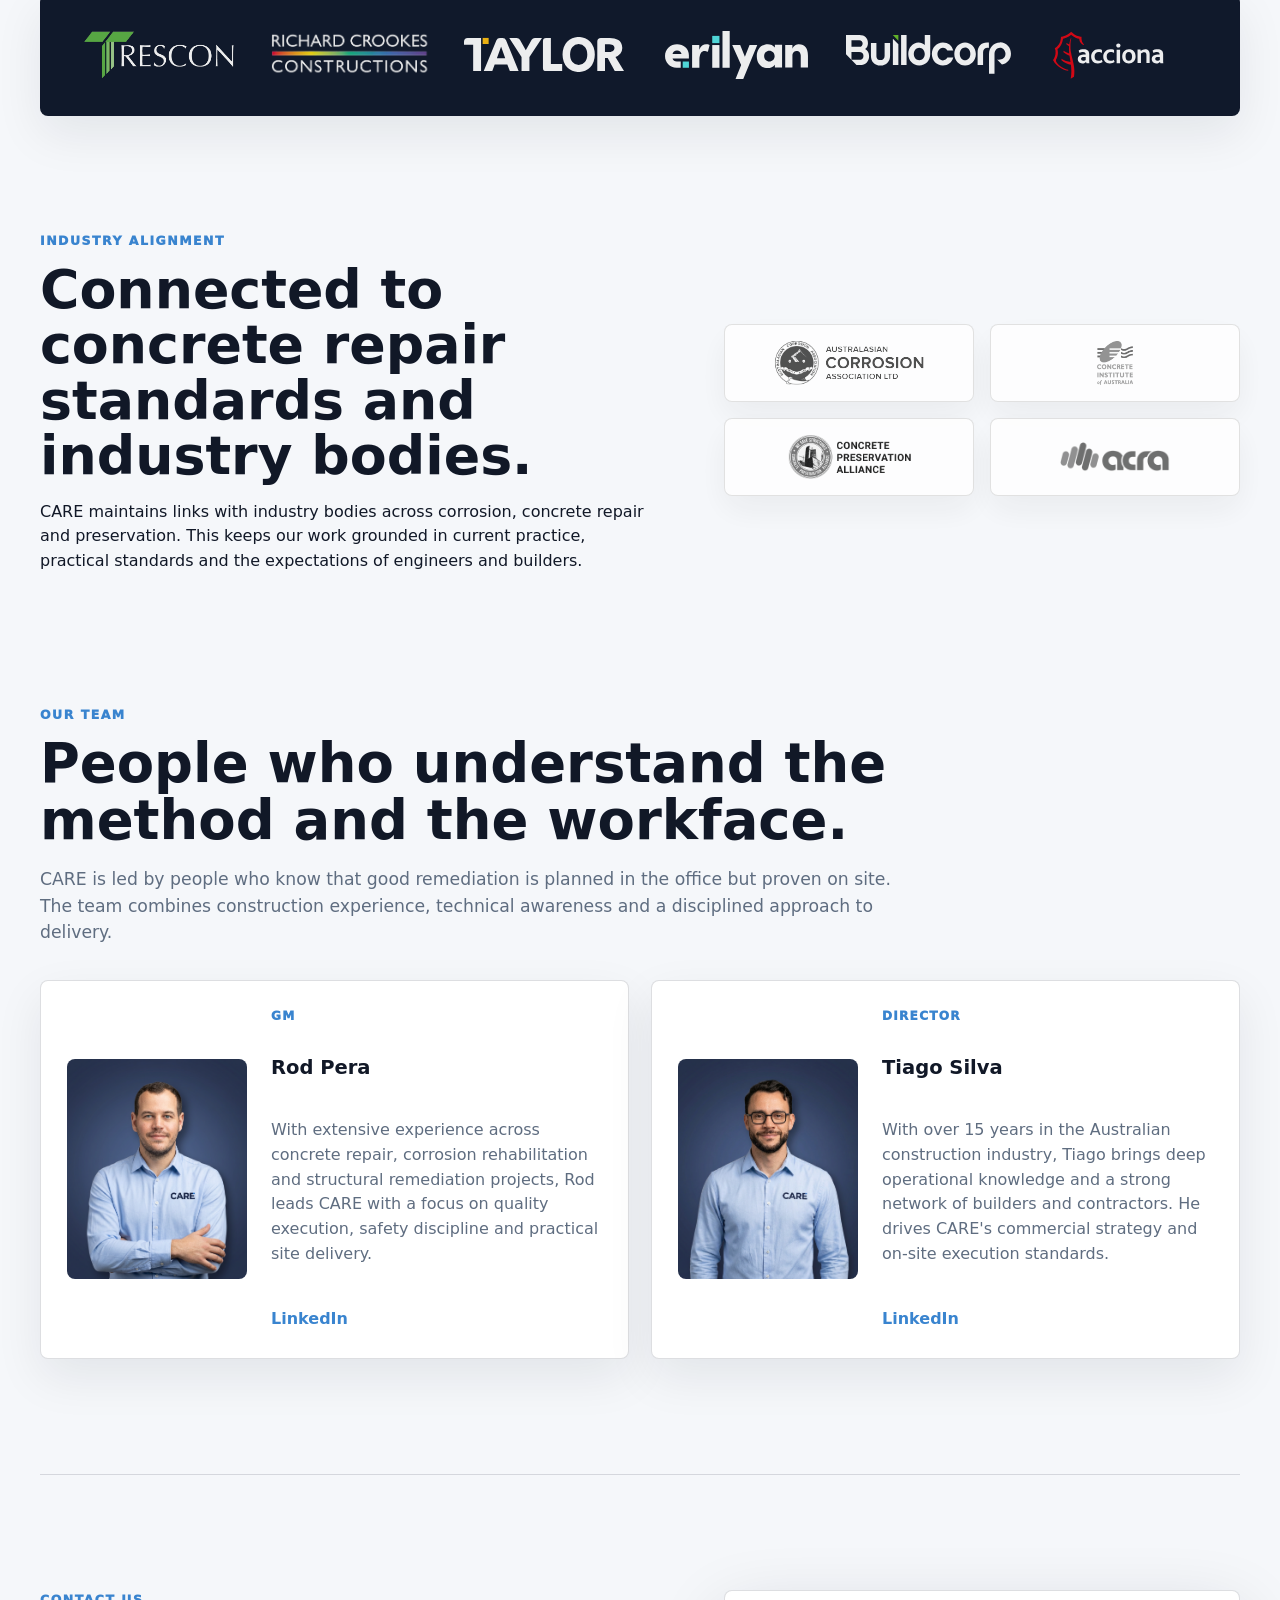
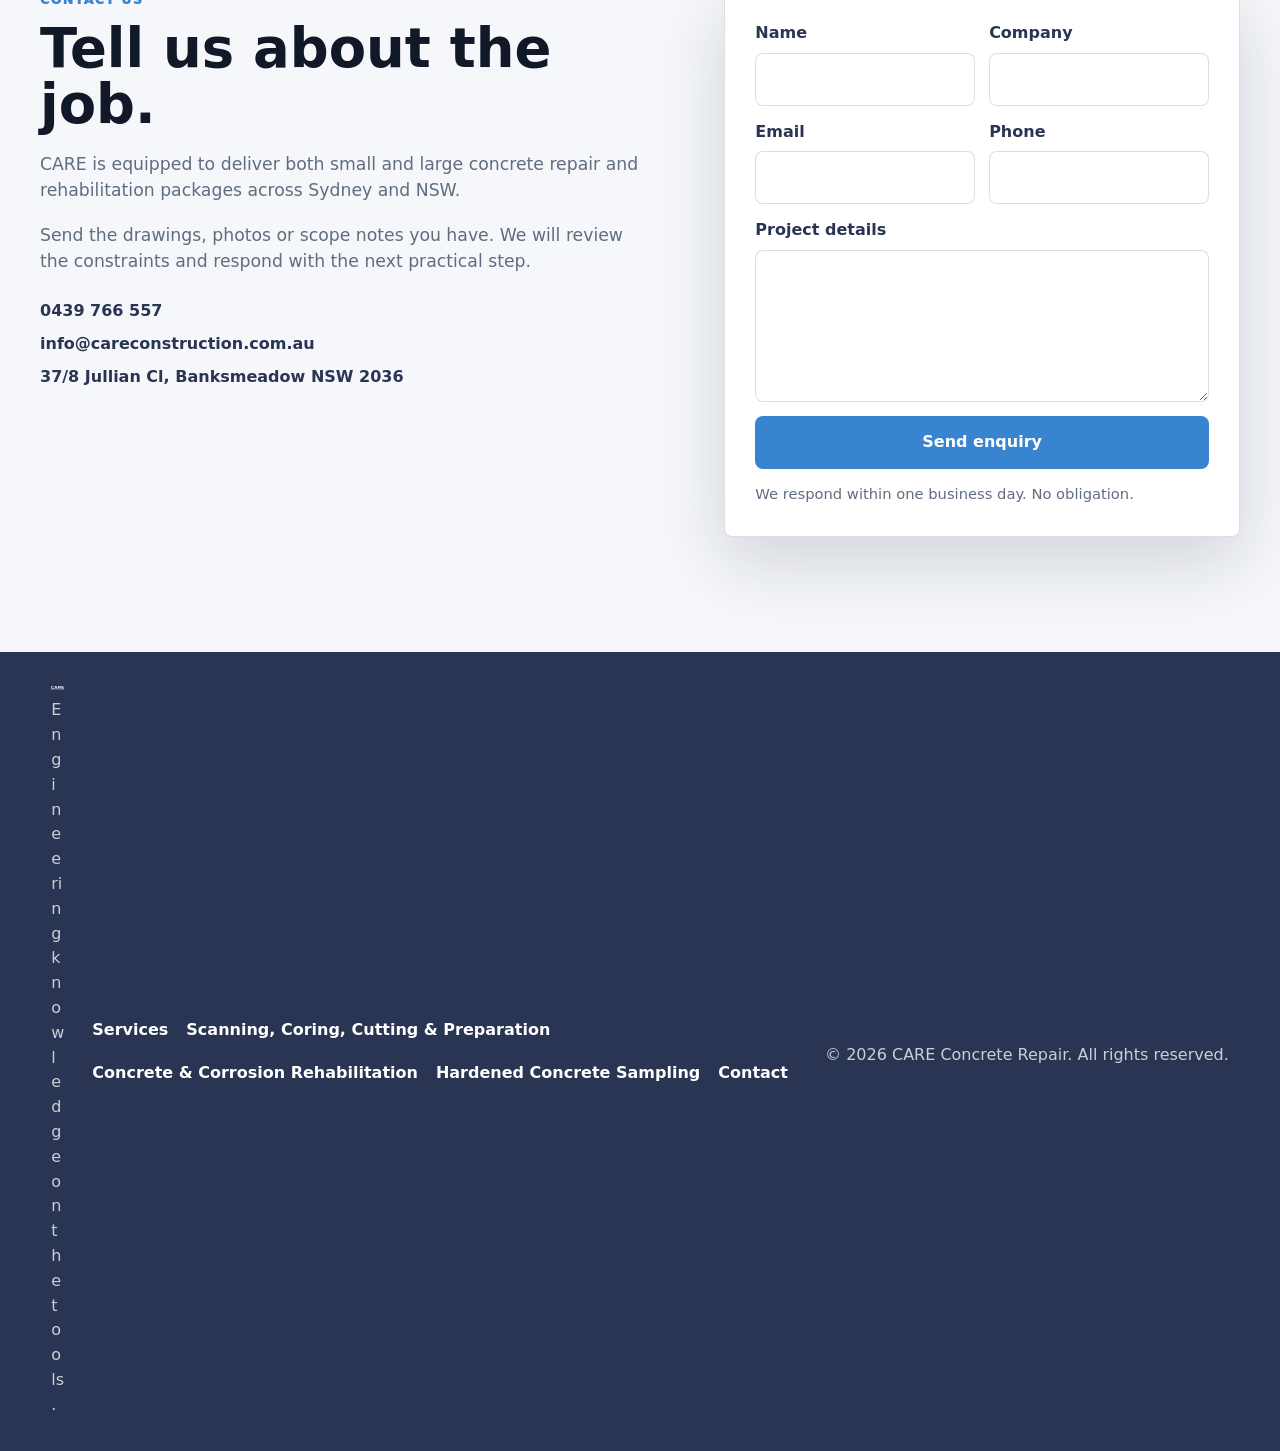
==== commit 919473c6: "Standardize site header and footer" ====
--- a/index.html
+++ b/index.html
@@ -43,7 +43,7 @@
     </script>
   </head>
   <body>
-    <header class="site-header" data-header>
+    <header class="site-header is-scrolled" data-header data-solid-header>
       <a class="brand" href="index.html" aria-label="CARE home">
         <img class="logo-light" src="assets/logos/logo-wordmark-white.png" alt="CARE Concrete &amp; Corrosion Rehabilitation" />
         <img class="logo-dark" src="assets/logos/logo-full-blue.png" alt="CARE Concrete &amp; Corrosion Rehabilitation" />
@@ -296,10 +296,10 @@
         <p>Engineering knowledge on the tools.</p>
       </div>
       <nav aria-label="Footer navigation">
-        <a href="about.html">About</a>
         <a href="services.html">Services</a>
-        <a href="projects.html">Projects</a>
-        <a href="blog.html">Insights</a>
+        <a href="service-scanning-coring-cutting.html">Scanning, Coring, Cutting &amp; Preparation</a>
+        <a href="service-concrete-corrosion-rehabilitation.html">Concrete &amp; Corrosion Rehabilitation</a>
+        <a href="service-hardened-concrete-sampling.html">Hardened Concrete Sampling</a>
         <a href="index.html#contact">Contact</a>
       </nav>
       <p>© 2026 CARE Concrete Repair. All rights reserved.</p>
--- a/styles.css
+++ b/styles.css
@@ -90,12 +90,12 @@
 }
 .dropdown-menu {
   position: absolute;
-  top: calc(100% + 10px);
+  top: 100%;
   left: 0;
   z-index: 40;
   display: grid;
   min-width: 310px;
-  padding: 10px;
+  padding: 14px 10px 10px;
   border: 1px solid var(--line);
   border-radius: 8px;
   background: var(--white);
@@ -103,7 +103,7 @@
   box-shadow: var(--shadow);
   opacity: 0;
   pointer-events: none;
-  transform: translateY(8px);
+  transform: translateY(4px);
   transition: opacity 160ms ease, transform 160ms ease;
 }
 .dropdown-menu a {
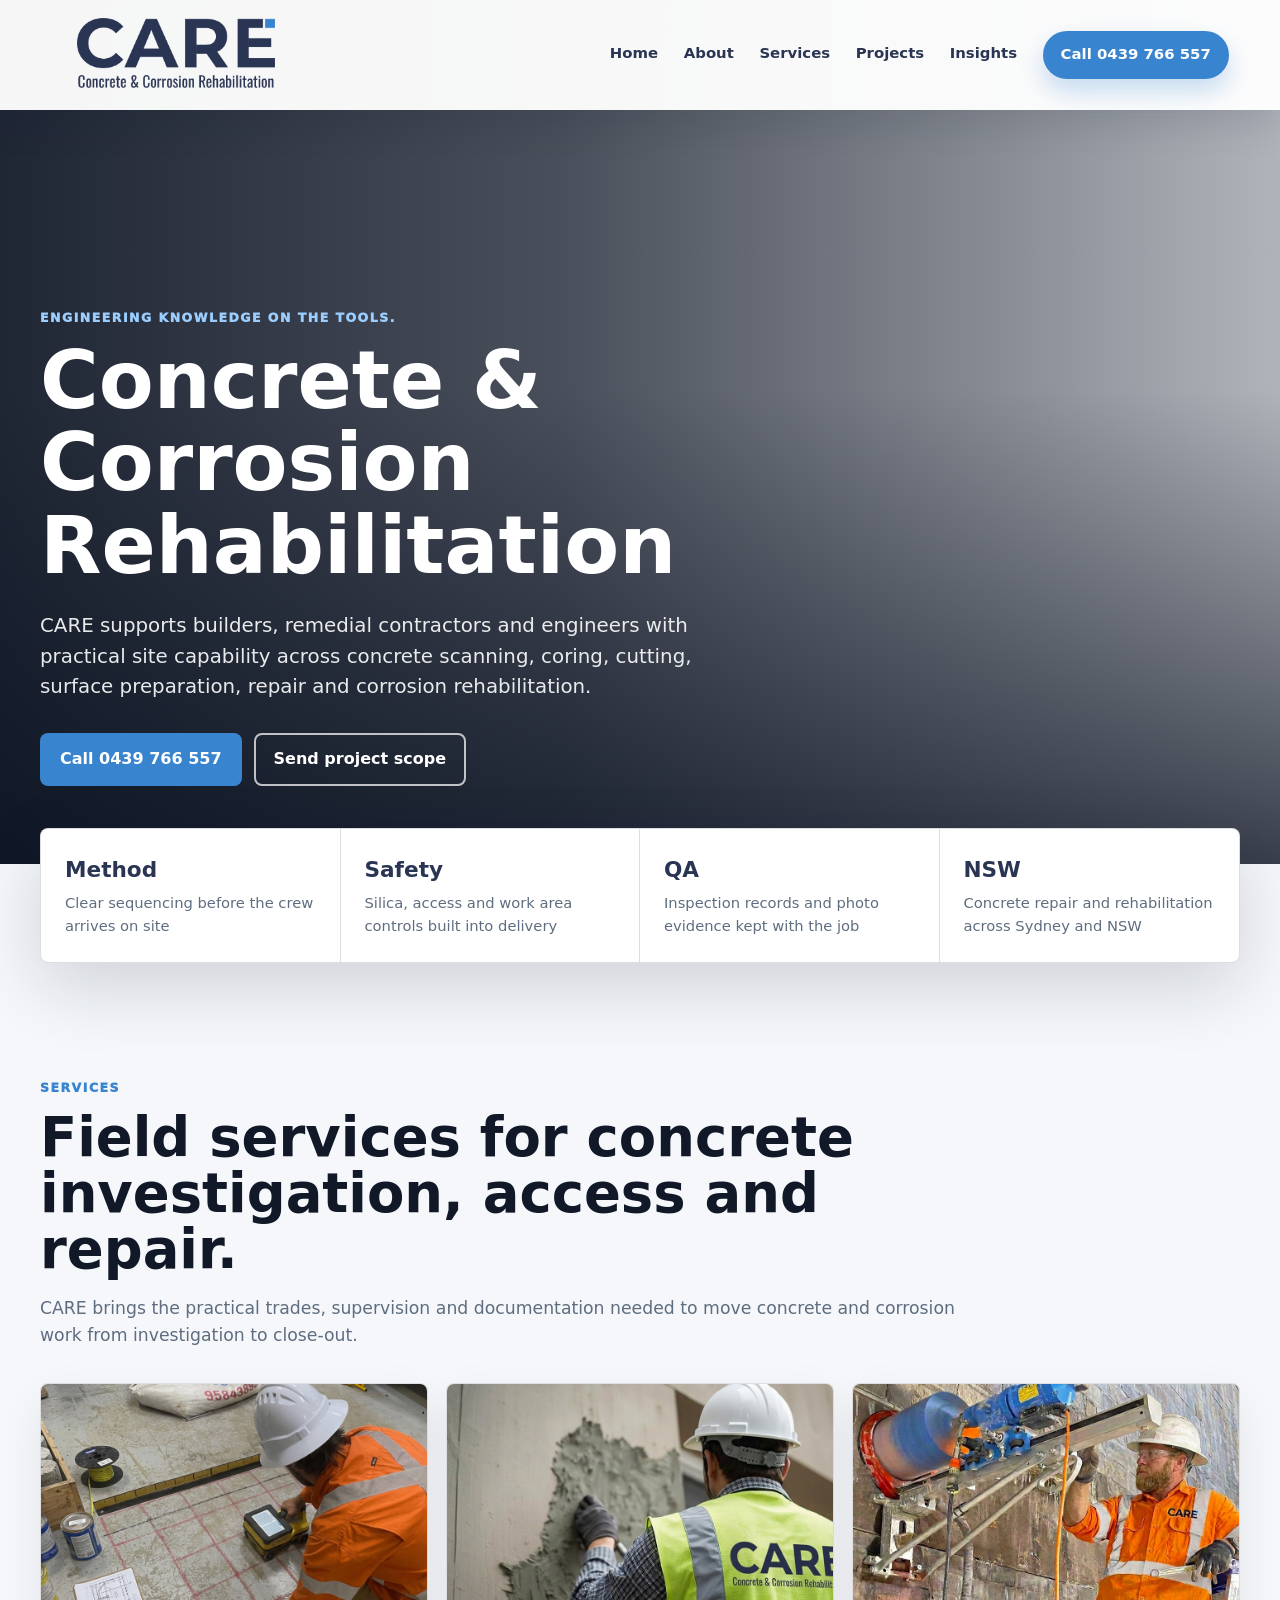
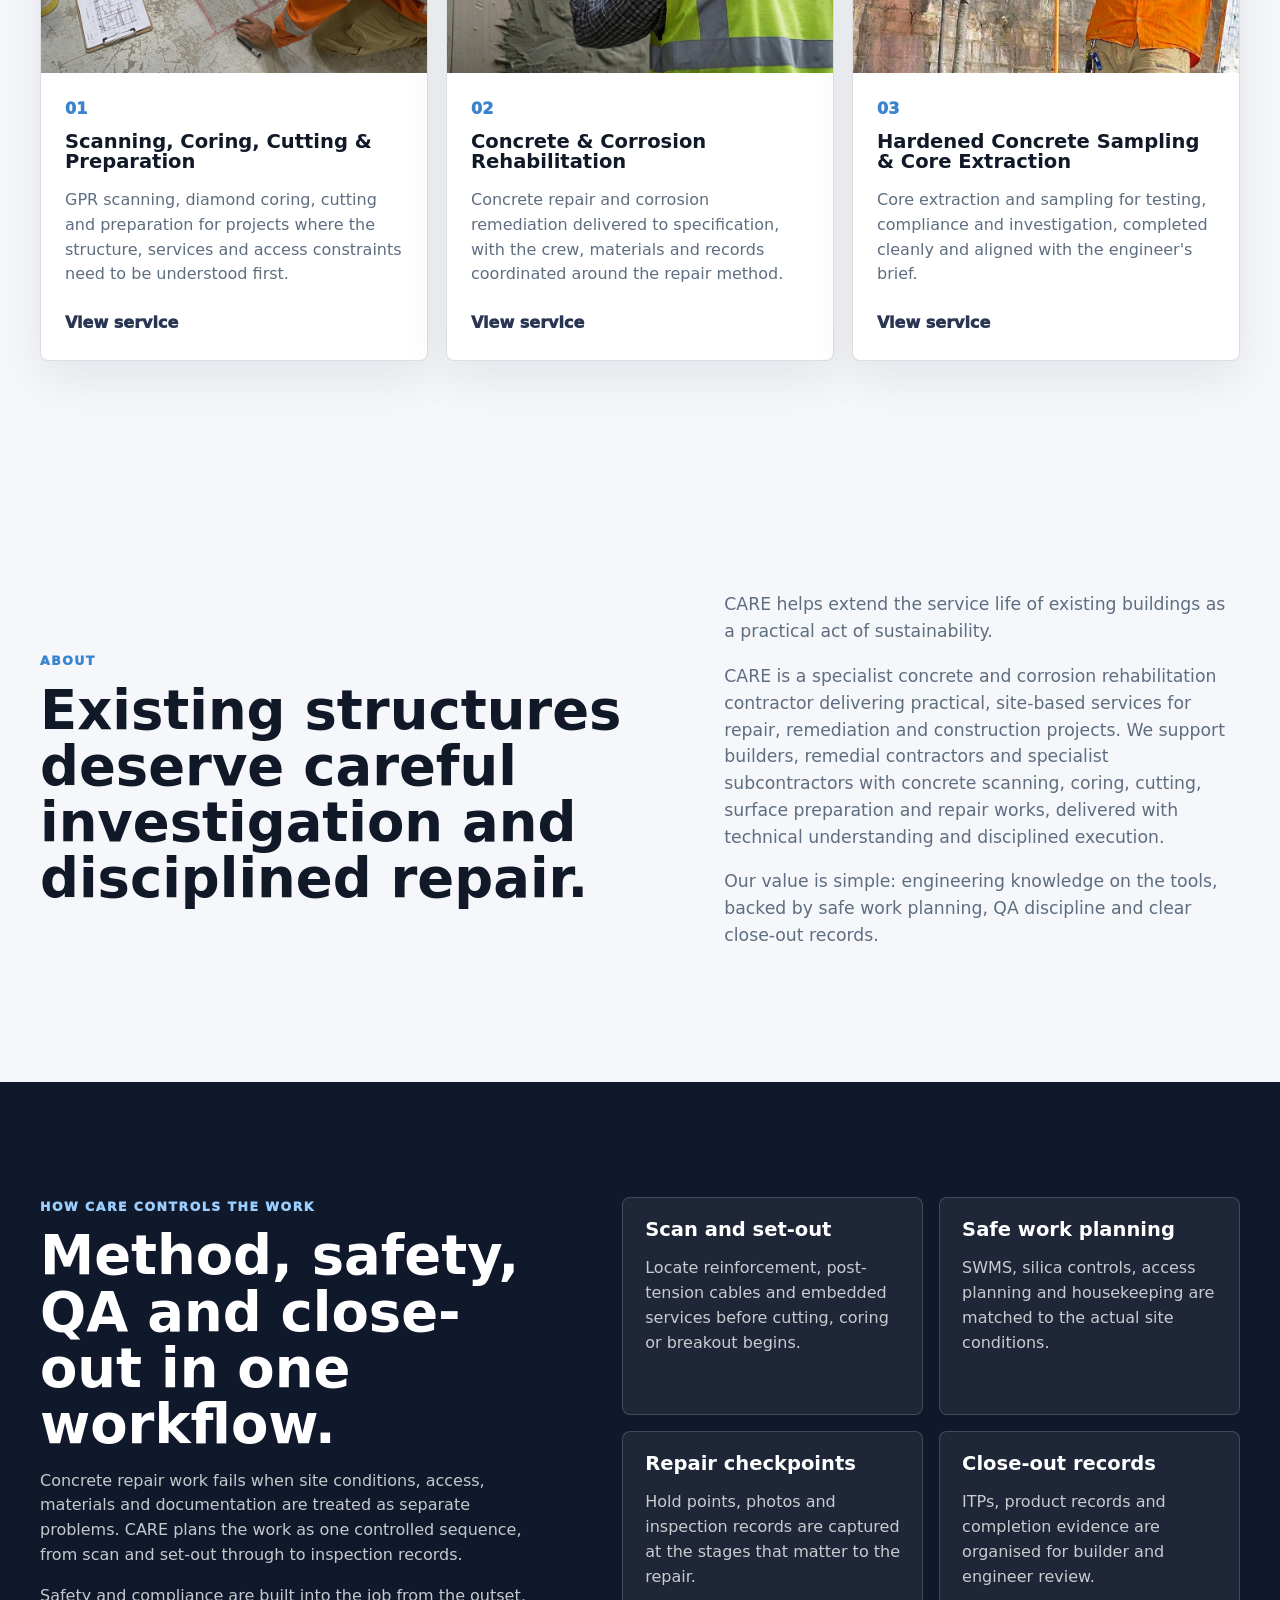
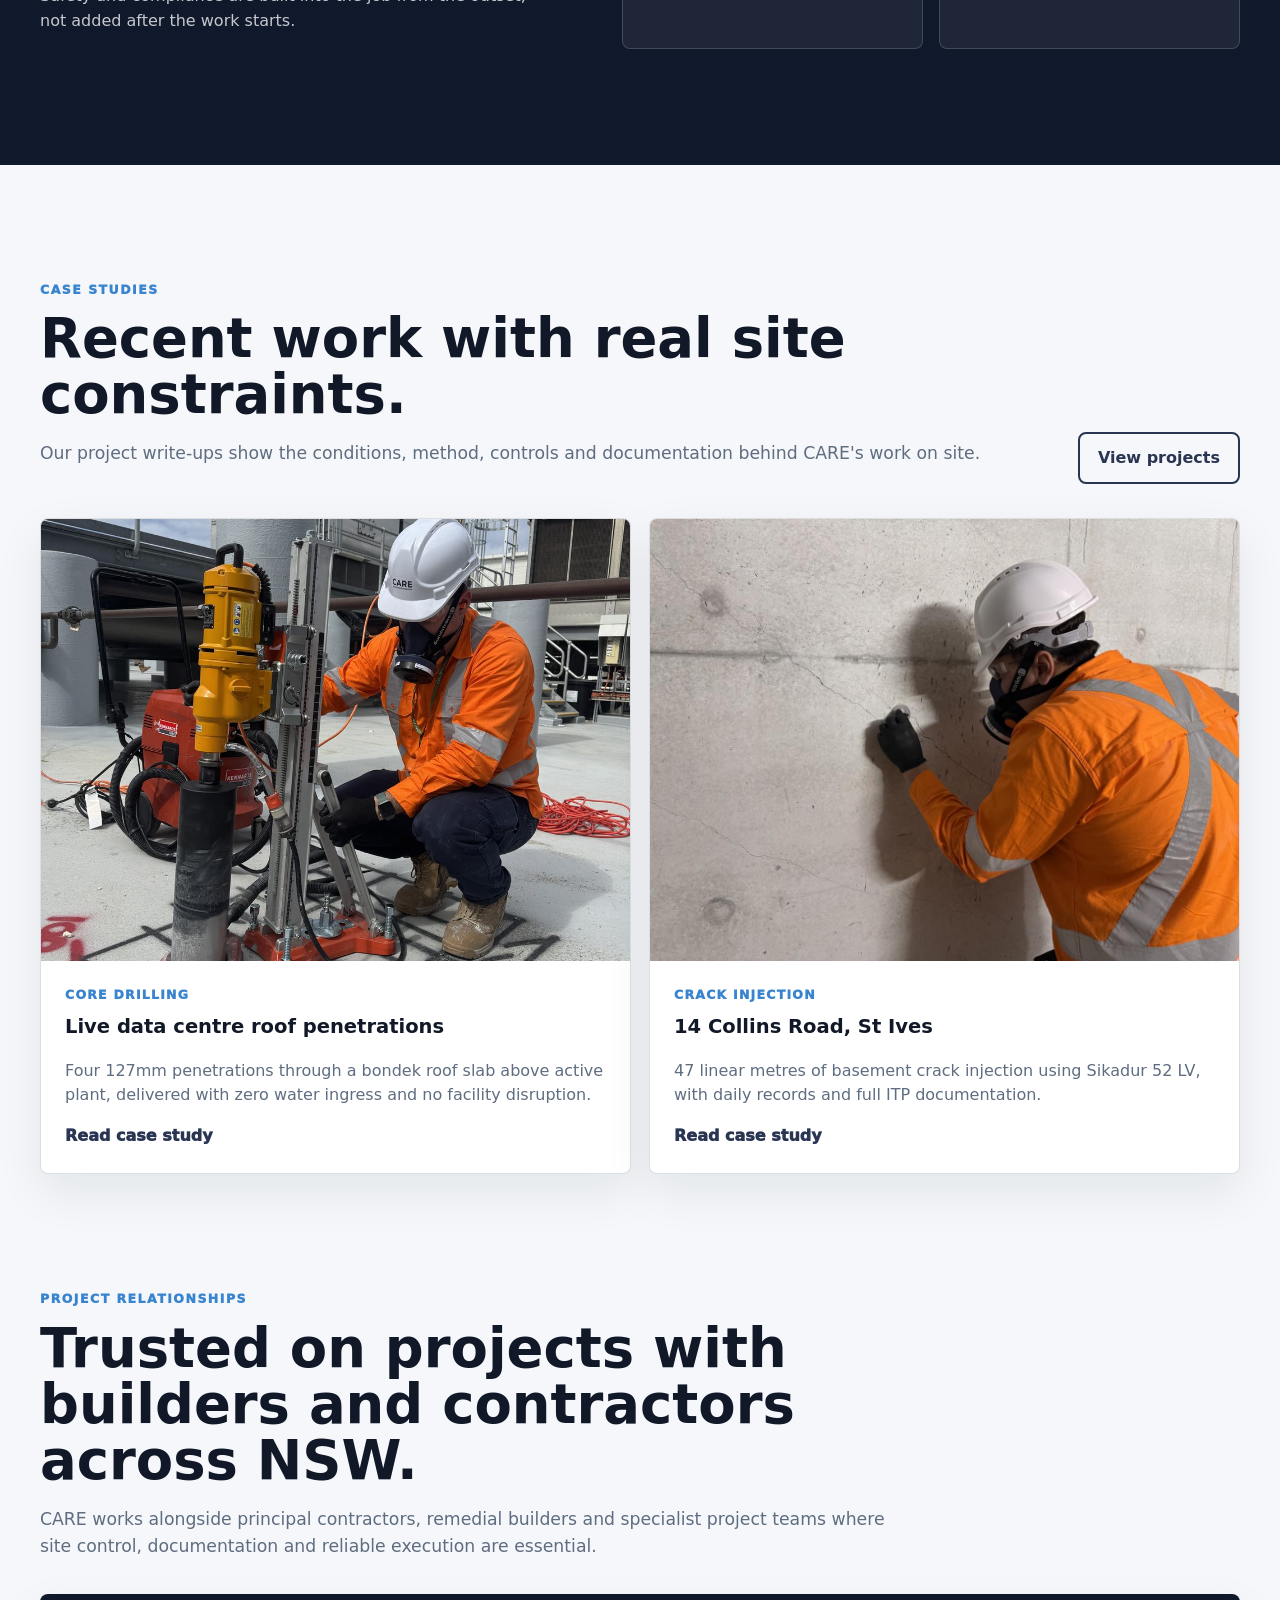
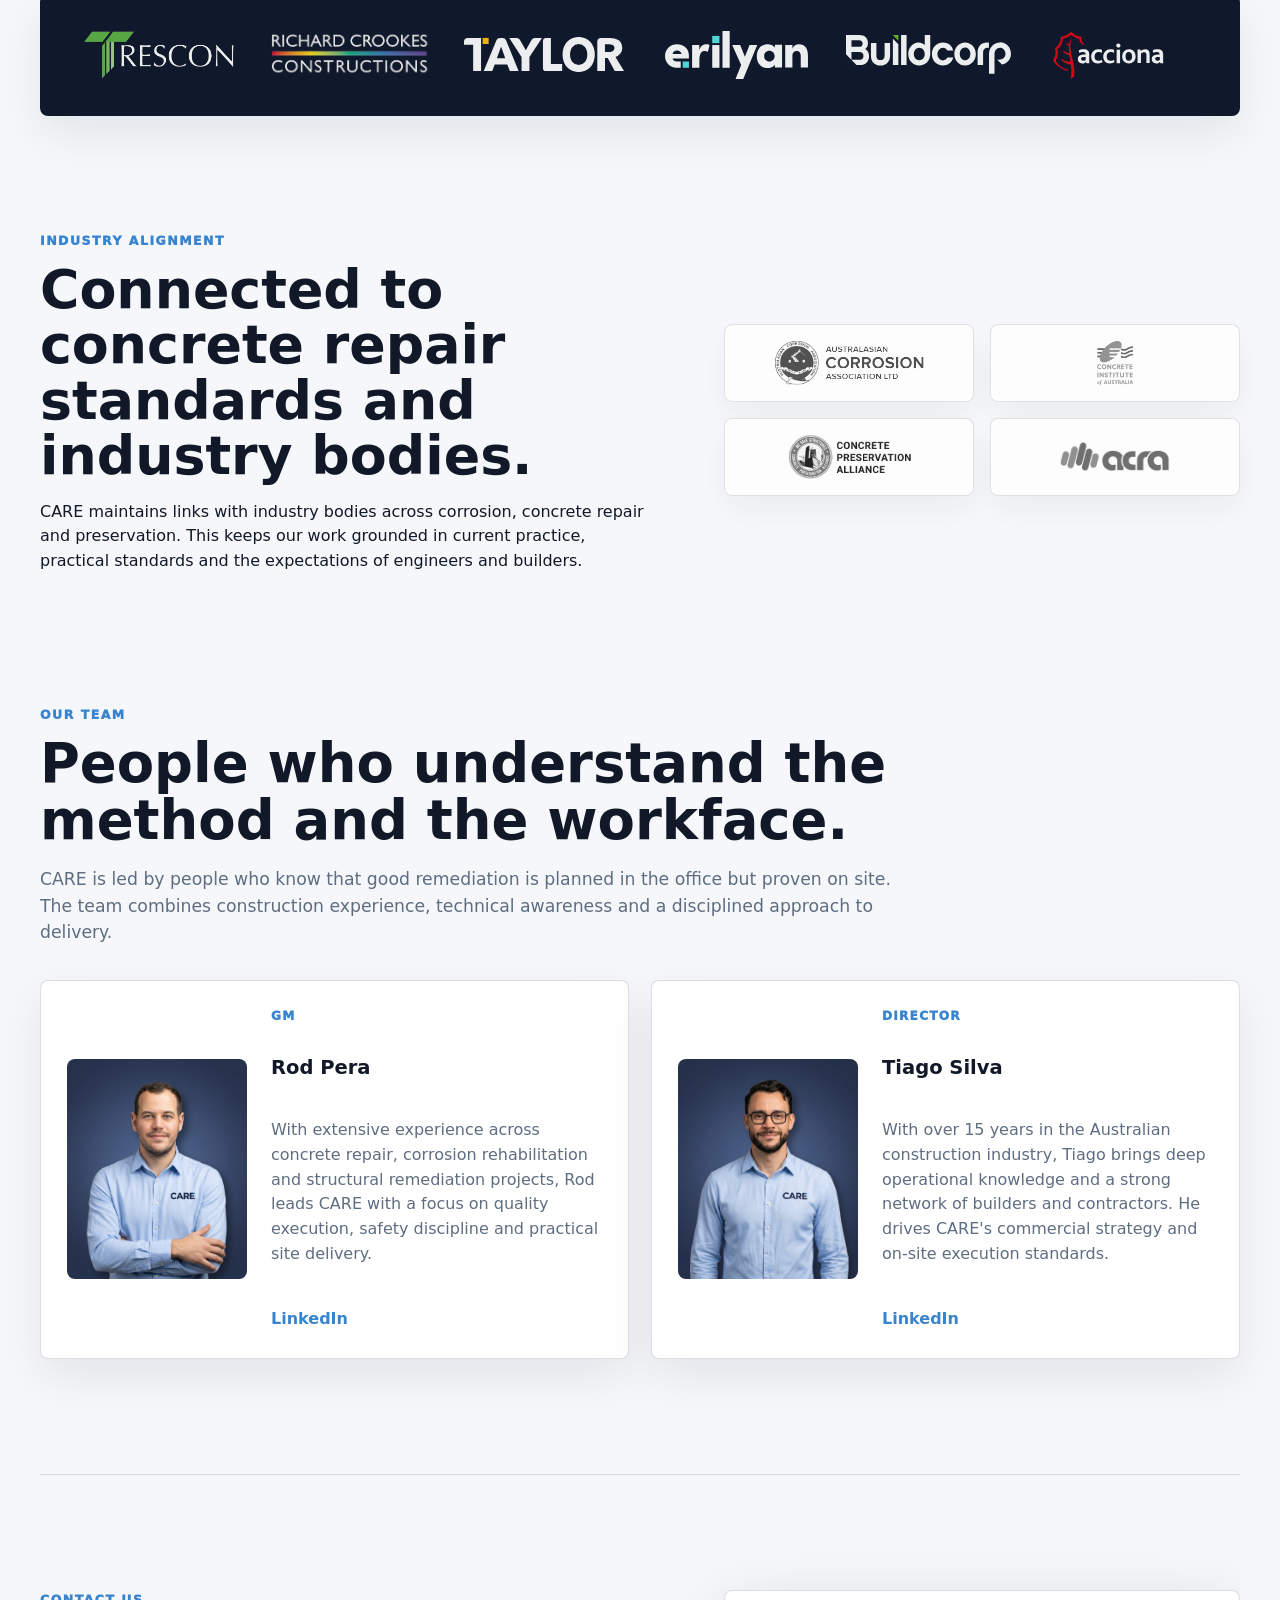
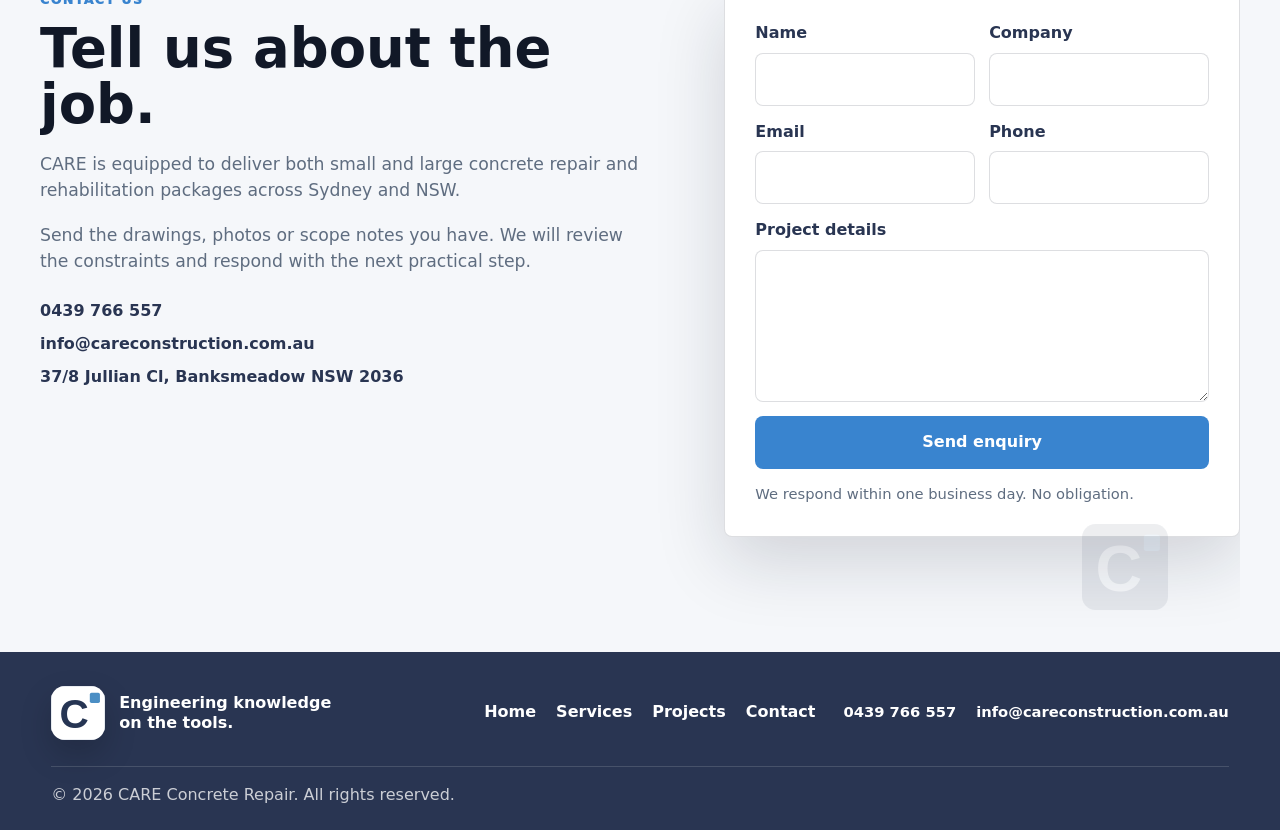
==== commit 59c45cd8: "Redesign footer with CARE brand mark" ====
--- a/index.html
+++ b/index.html
@@ -16,7 +16,8 @@
     <meta property="og:url" content="https://careconstruction.com.au/index.html" />
     <meta property="og:image" content="https://careconstruction.com.au/assets/care-photos/core-drilling.png" />
     <meta name="twitter:card" content="summary_large_image" />
-    <link rel="icon" href="assets/original-site/favicon.svg" type="image/svg+xml" />
+    <link rel="icon" href="assets/logos/care-favicon.svg" type="image/svg+xml" />
+    <link rel="apple-touch-icon" href="assets/logos/care-favicon-512px.png" />
     <link rel="preload" as="image" href="assets/logos/logo-hero.svg" />
     <link rel="preload" as="image" href="assets/care-photos/core-drilling.png" />
     <link rel="stylesheet" href="styles.css" />
@@ -291,18 +292,25 @@
     </main>
 
     <footer class="site-footer">
-      <div>
-        <img src="assets/logos/logo-hero.svg" alt="CARE" />
-        <p>Engineering knowledge on the tools.</p>
+      <div class="footer-main">
+        <a class="footer-brand" href="index.html" aria-label="CARE home">
+          <img src="assets/logos/care-favicon-white.svg" alt="CARE" />
+          <span>Engineering knowledge on the tools.</span>
+        </a>
+        <nav class="footer-links" aria-label="Footer navigation">
+          <a href="index.html">Home</a>
+          <a href="services.html">Services</a>
+          <a href="projects.html">Projects</a>
+          <a href="index.html#contact">Contact</a>
+        </nav>
+        <div class="footer-contact" aria-label="CARE contact details">
+          <a href="tel:+61439766557">0439 766 557</a>
+          <a href="mailto:info@careconstruction.com.au">info@careconstruction.com.au</a>
+        </div>
       </div>
-      <nav aria-label="Footer navigation">
-        <a href="services.html">Services</a>
-        <a href="service-scanning-coring-cutting.html">Scanning, Coring, Cutting &amp; Preparation</a>
-        <a href="service-concrete-corrosion-rehabilitation.html">Concrete &amp; Corrosion Rehabilitation</a>
-        <a href="service-hardened-concrete-sampling.html">Hardened Concrete Sampling</a>
-        <a href="index.html#contact">Contact</a>
-      </nav>
-      <p>© 2026 CARE Concrete Repair. All rights reserved.</p>
+      <div class="footer-bottom">
+        <p>© 2026 CARE Concrete Repair. All rights reserved.</p>
+      </div>
     </footer>
     <script src="script.js"></script>
   </body>
--- a/styles.css
+++ b/styles.css
@@ -756,8 +756,24 @@
 }
 
 .contact-section {
+  position: relative;
   align-items: start;
   border-top: 1px solid var(--line);
+  overflow: hidden;
+}
+.contact-section::after,
+.cta-band .container::after {
+  content: "";
+  width: clamp(52px, 7vw, 86px);
+  aspect-ratio: 1;
+  background: url("assets/logos/care-favicon.svg") center / contain no-repeat;
+  opacity: 0.08;
+  pointer-events: none;
+}
+.contact-section::after {
+  position: absolute;
+  right: clamp(20px, 6vw, 72px);
+  bottom: clamp(18px, 4vw, 42px);
 }
 .contact-details {
   display: grid;
@@ -838,10 +854,16 @@
 }
 .is-hidden { display: none !important; }
 .cta-band .container {
+  position: relative;
   display: flex;
   align-items: center;
   justify-content: space-between;
   gap: 28px;
+}
+.cta-band .container::after {
+  flex: 0 0 auto;
+  opacity: 0.18;
+  background-image: url("assets/logos/care-favicon-white.svg");
 }
 .cta-band h2 { max-width: 800px; }
 
@@ -918,24 +940,53 @@
 tr:last-child td { border-bottom: 0; }
 
 .site-footer {
-  display: grid;
-  grid-template-columns: 1fr auto auto;
-  gap: 28px;
-  align-items: center;
-  padding: 34px clamp(20px, 4vw, 56px);
+  padding: 34px clamp(20px, 4vw, 56px) 22px;
   background: var(--navy);
   color: var(--white);
 }
-.site-footer img { width: 220px; }
-.site-footer p {
-  margin: 8px 0 0;
-  color: rgba(255, 255, 255, 0.76);
-}
-.site-footer nav {
+.footer-main {
+  display: grid;
+  grid-template-columns: minmax(230px, 1fr) auto minmax(220px, auto);
+  gap: 28px;
+  align-items: center;
+}
+.footer-brand {
+  display: inline-flex;
+  align-items: center;
+  gap: 14px;
+  width: fit-content;
+  font-weight: 900;
+}
+.footer-brand img {
+  width: 54px;
+  height: 54px;
+  object-fit: contain;
+  border-radius: 14px;
+  box-shadow: 0 14px 32px rgba(0, 0, 0, 0.18);
+}
+.footer-brand span {
+  max-width: 220px;
+  line-height: 1.25;
+}
+.footer-links,
+.footer-contact {
   display: flex;
   flex-wrap: wrap;
-  gap: 18px;
+  gap: 14px 20px;
   font-weight: 900;
+}
+.footer-contact {
+  justify-content: flex-end;
+  font-size: 0.92rem;
+}
+.footer-bottom {
+  margin-top: 26px;
+  padding-top: 16px;
+  border-top: 1px solid rgba(255, 255, 255, 0.14);
+}
+.site-footer p {
+  margin: 0;
+  color: rgba(255, 255, 255, 0.76);
 }
 
 @media (max-width: 1060px) {
@@ -1015,7 +1066,13 @@
     margin-top: 20px;
   }
   .filters { justify-content: flex-start; }
-  .site-footer { grid-template-columns: 1fr; }
+  .footer-main {
+    grid-template-columns: 1fr;
+    align-items: start;
+  }
+  .footer-contact {
+    justify-content: flex-start;
+  }
 }
 
 @media (max-width: 620px) {
@@ -1085,5 +1142,9 @@
   .cta-band .container {
     display: block;
   }
+  .cta-band .container::after,
+  .contact-section::after {
+    display: none;
+  }
   .cta-band .button { margin-top: 20px; }
 }
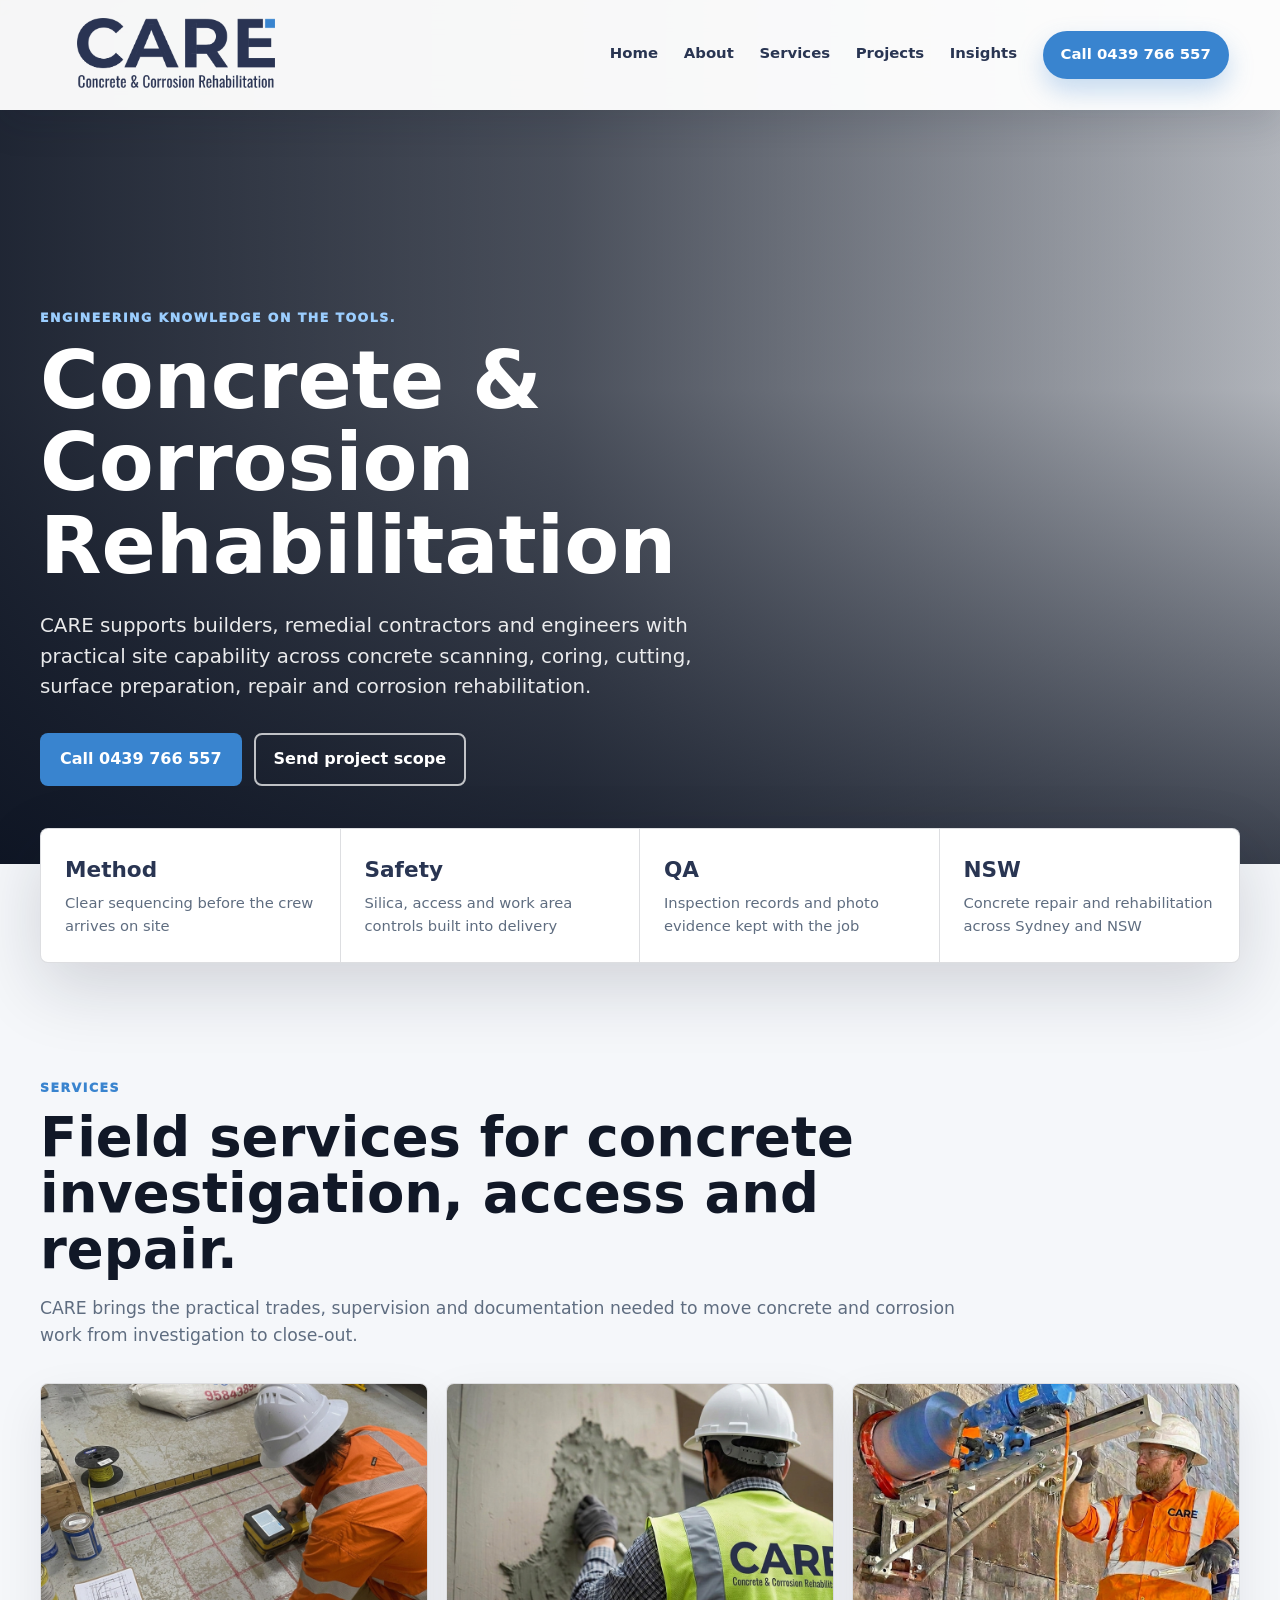
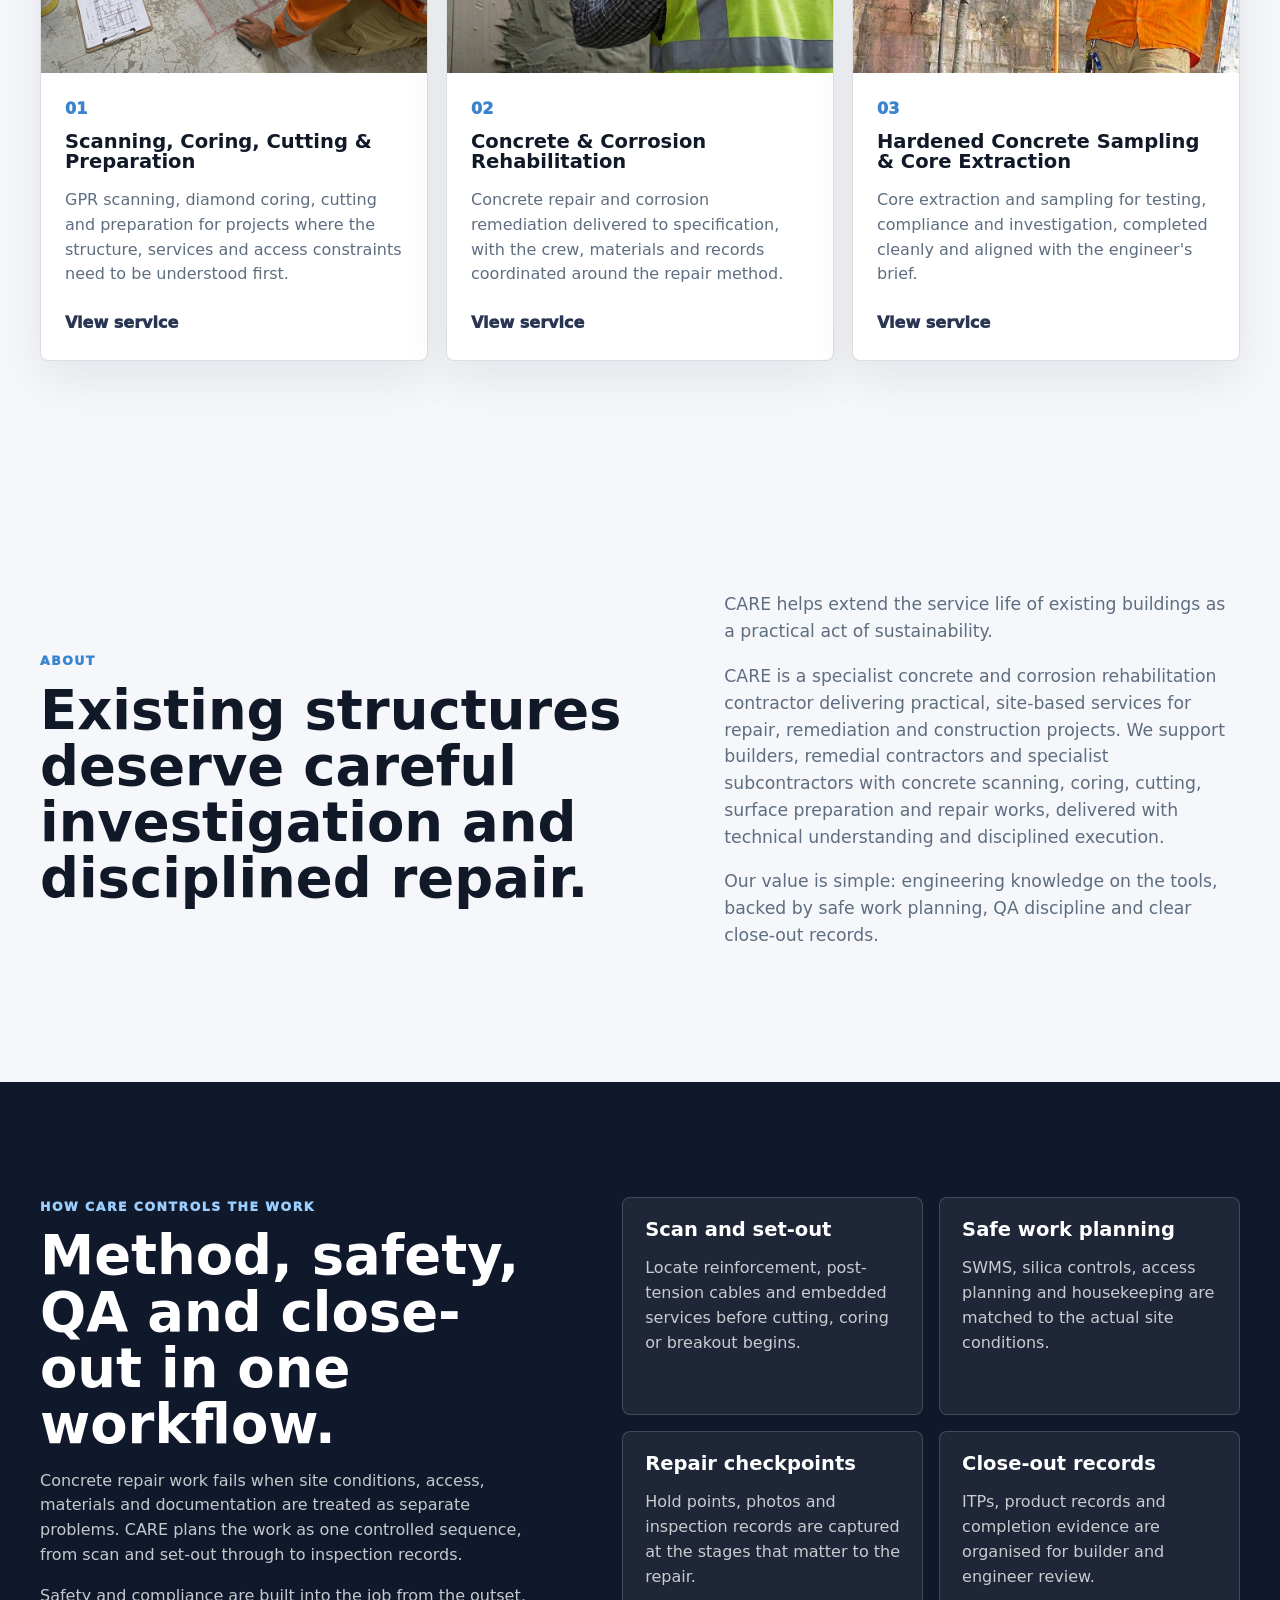
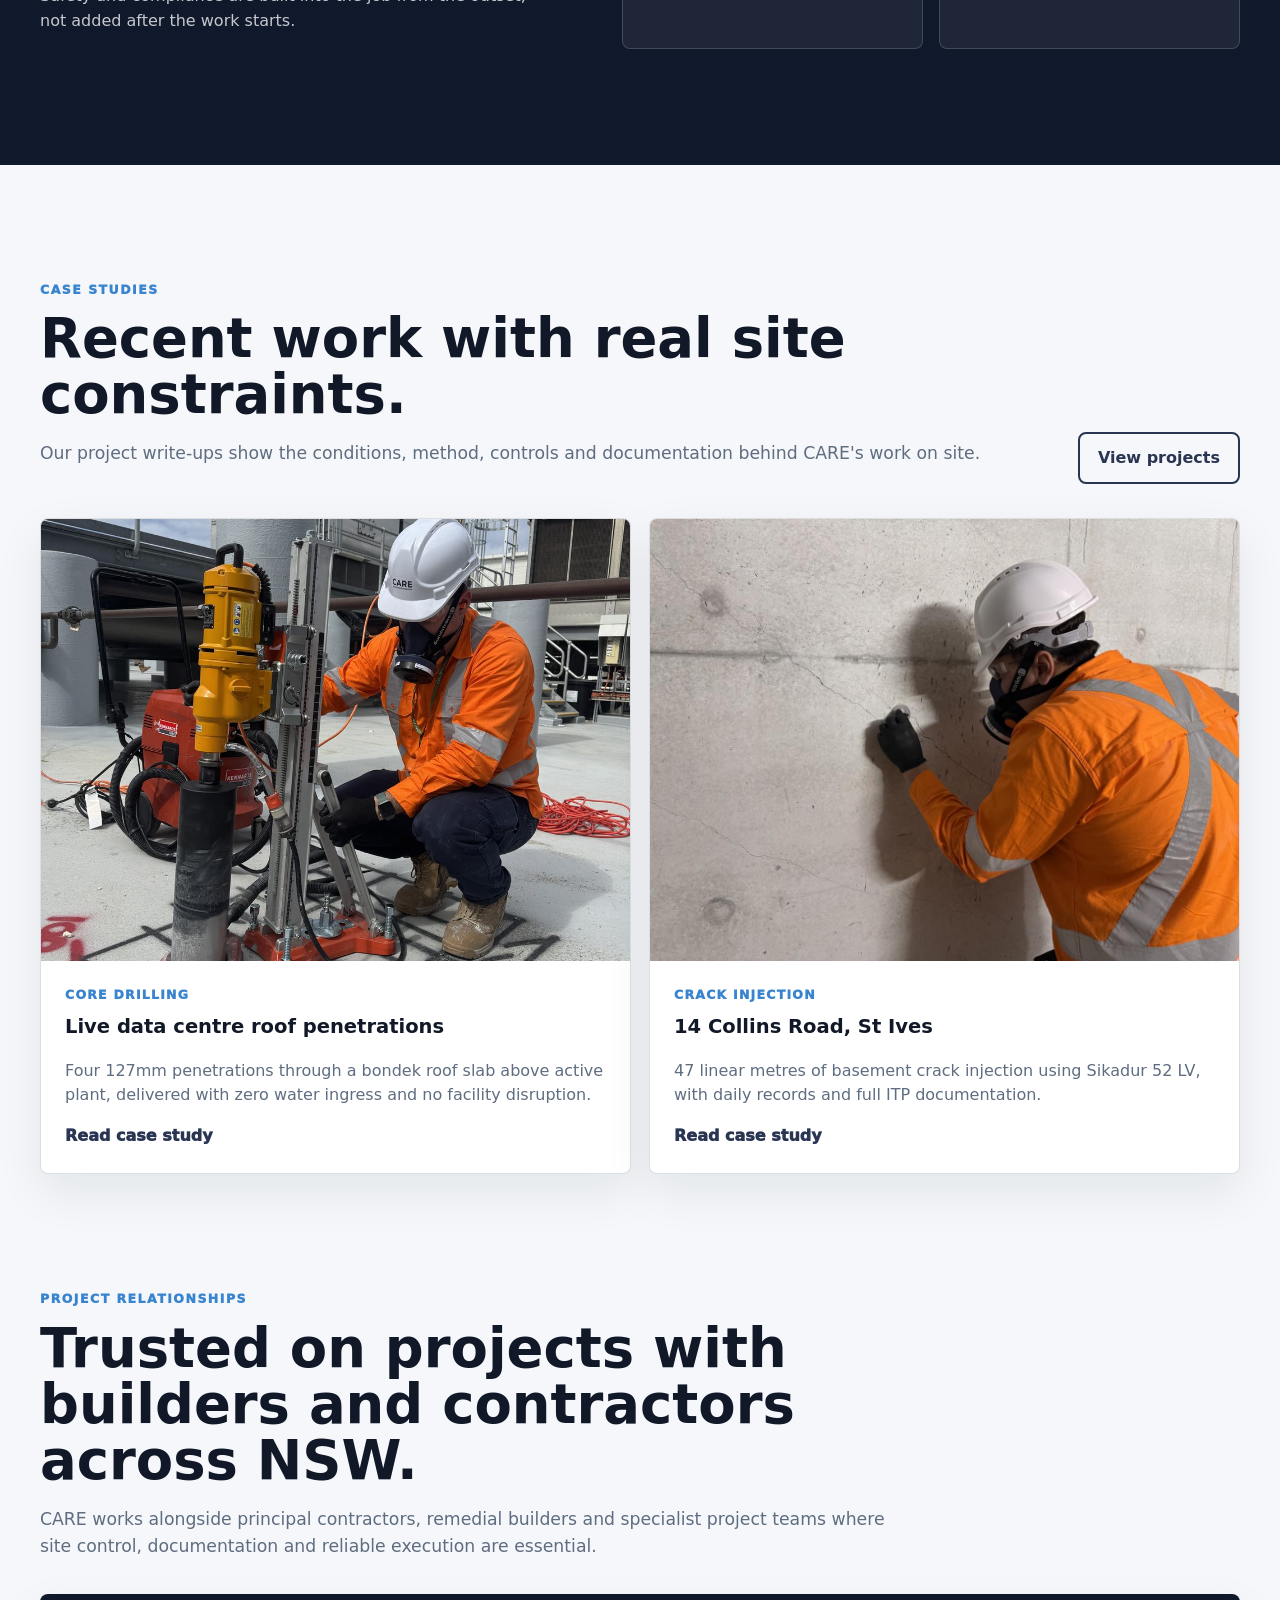
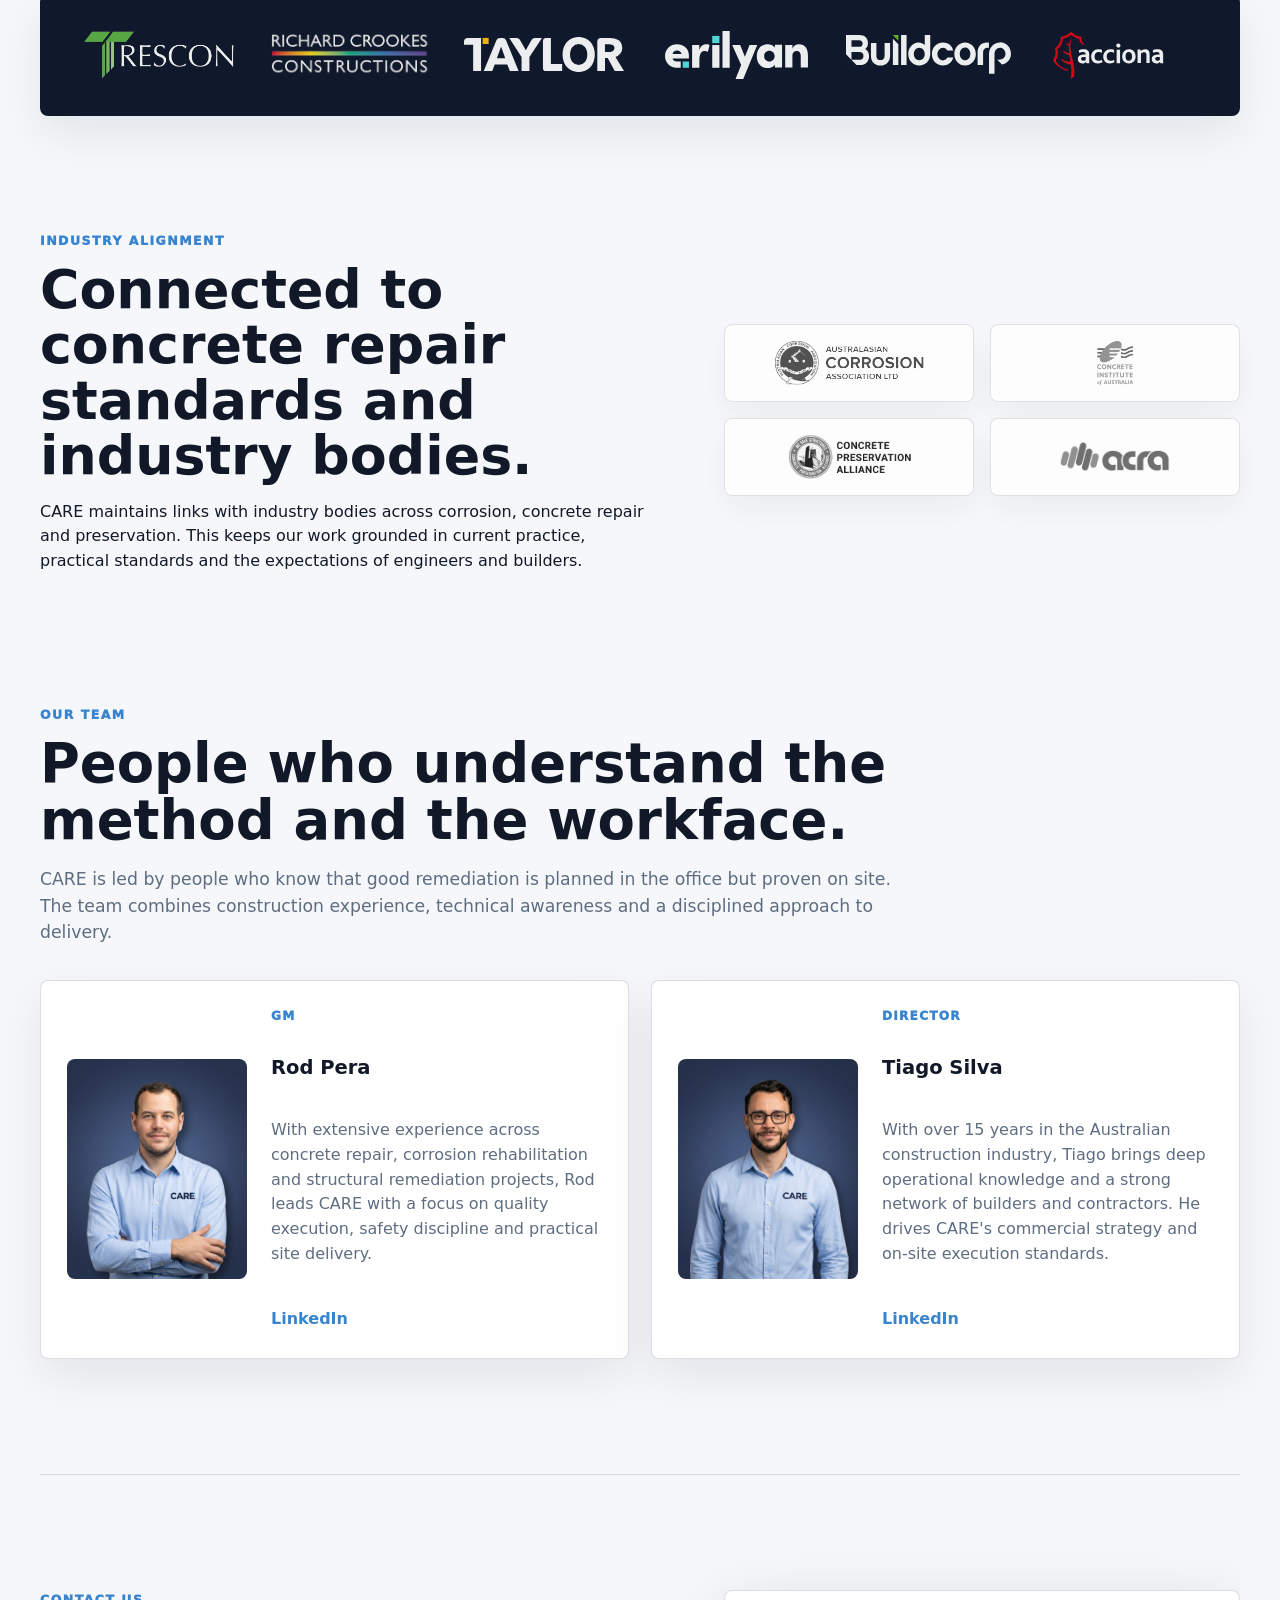
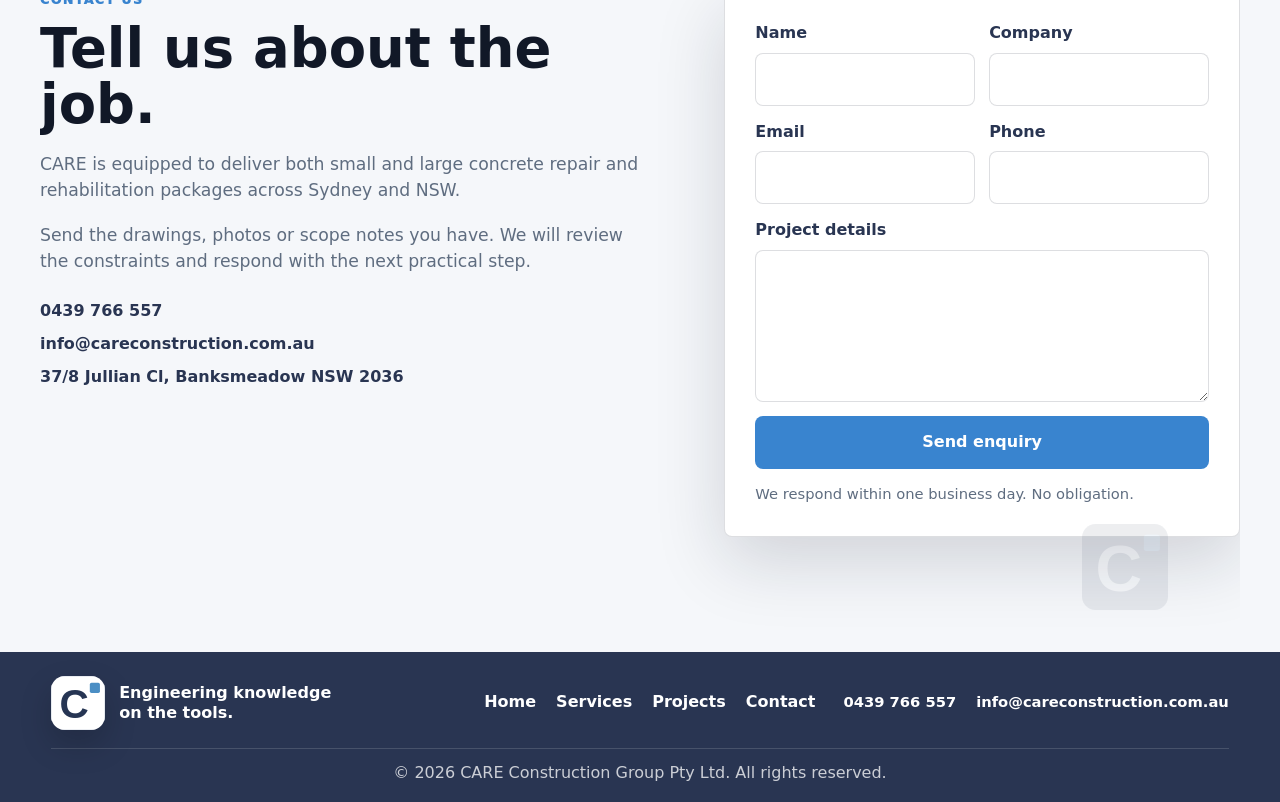
==== commit 09f4e4ba: "Center footer legal line" ====
--- a/index.html
+++ b/index.html
@@ -309,7 +309,7 @@
         </div>
       </div>
       <div class="footer-bottom">
-        <p>© 2026 CARE Concrete Repair. All rights reserved.</p>
+        <p>© 2026 CARE Construction Group Pty Ltd. All rights reserved.</p>
       </div>
     </footer>
     <script src="script.js"></script>
--- a/styles.css
+++ b/styles.css
@@ -940,7 +940,7 @@
 tr:last-child td { border-bottom: 0; }
 
 .site-footer {
-  padding: 34px clamp(20px, 4vw, 56px) 22px;
+  padding: 24px clamp(20px, 4vw, 56px) 16px;
   background: var(--navy);
   color: var(--white);
 }
@@ -980,9 +980,10 @@
   font-size: 0.92rem;
 }
 .footer-bottom {
-  margin-top: 26px;
-  padding-top: 16px;
+  margin-top: 18px;
+  padding-top: 12px;
   border-top: 1px solid rgba(255, 255, 255, 0.14);
+  text-align: center;
 }
 .site-footer p {
   margin: 0;
